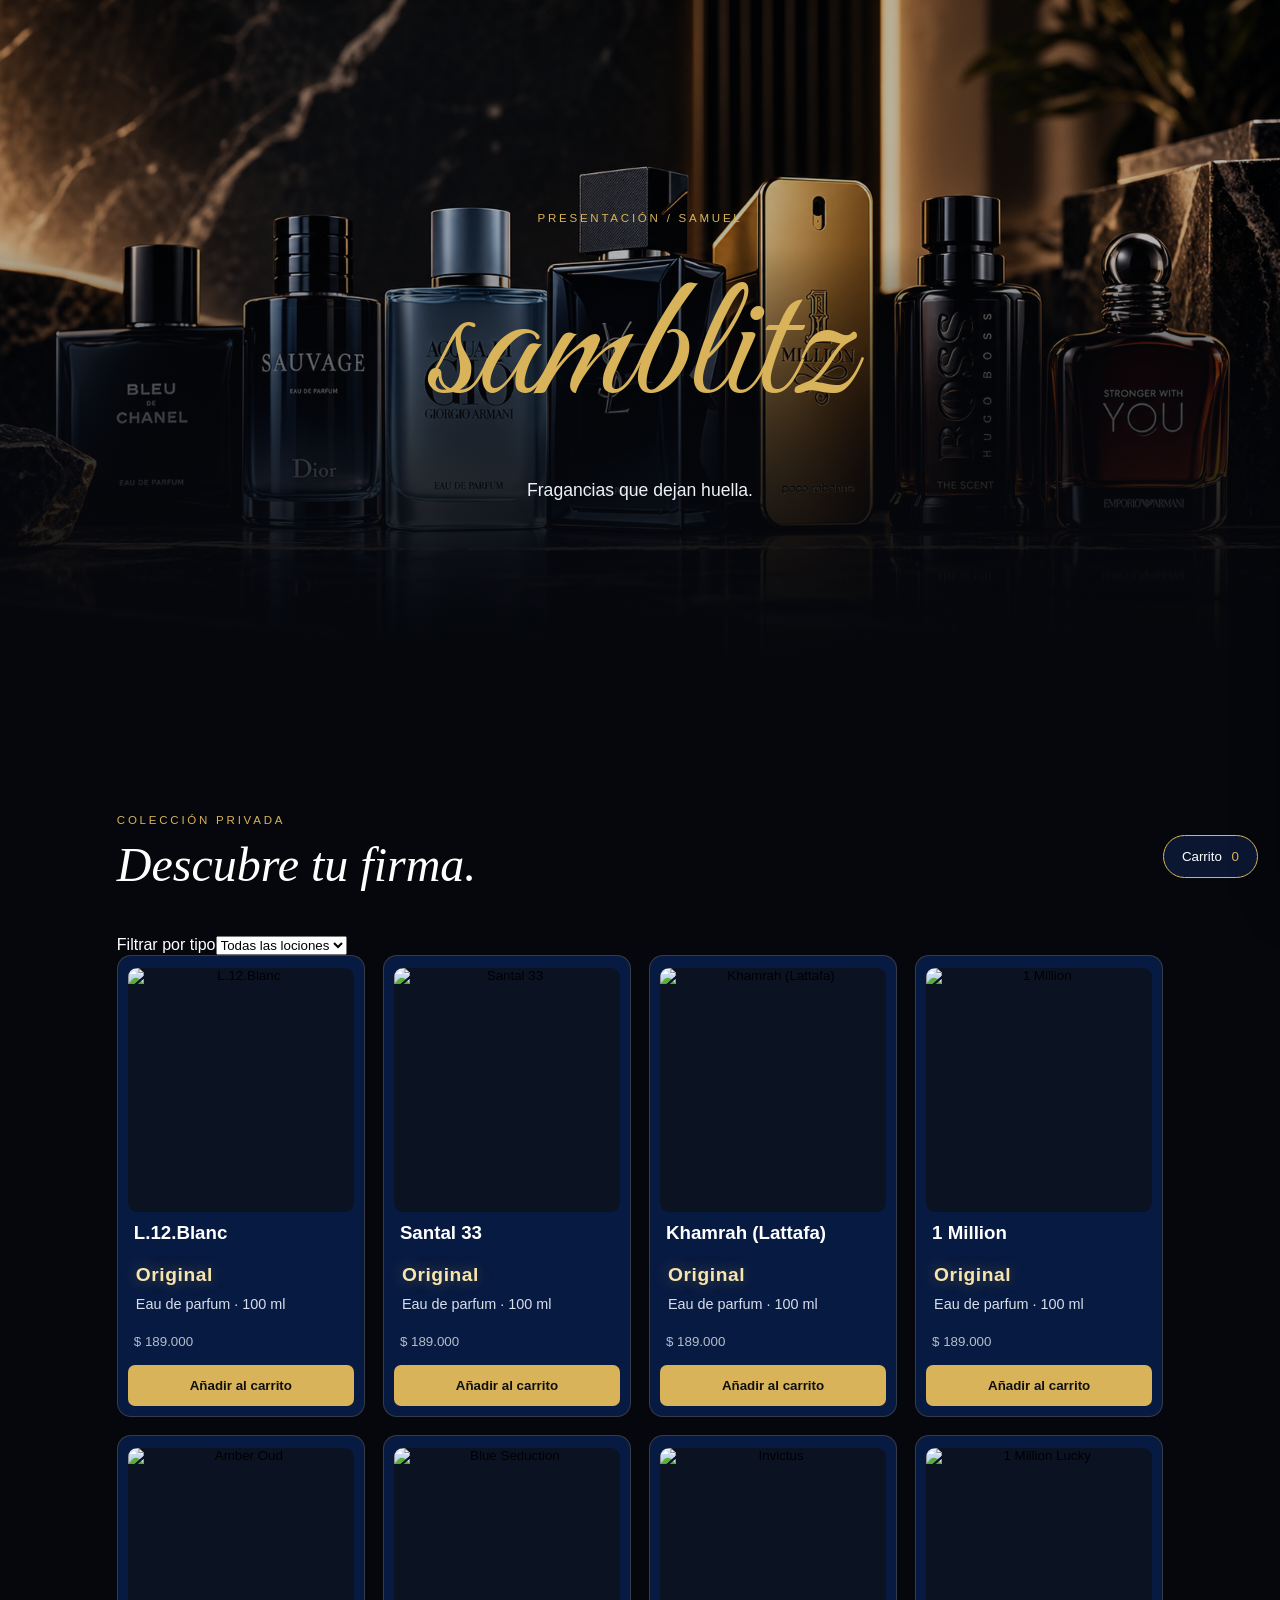
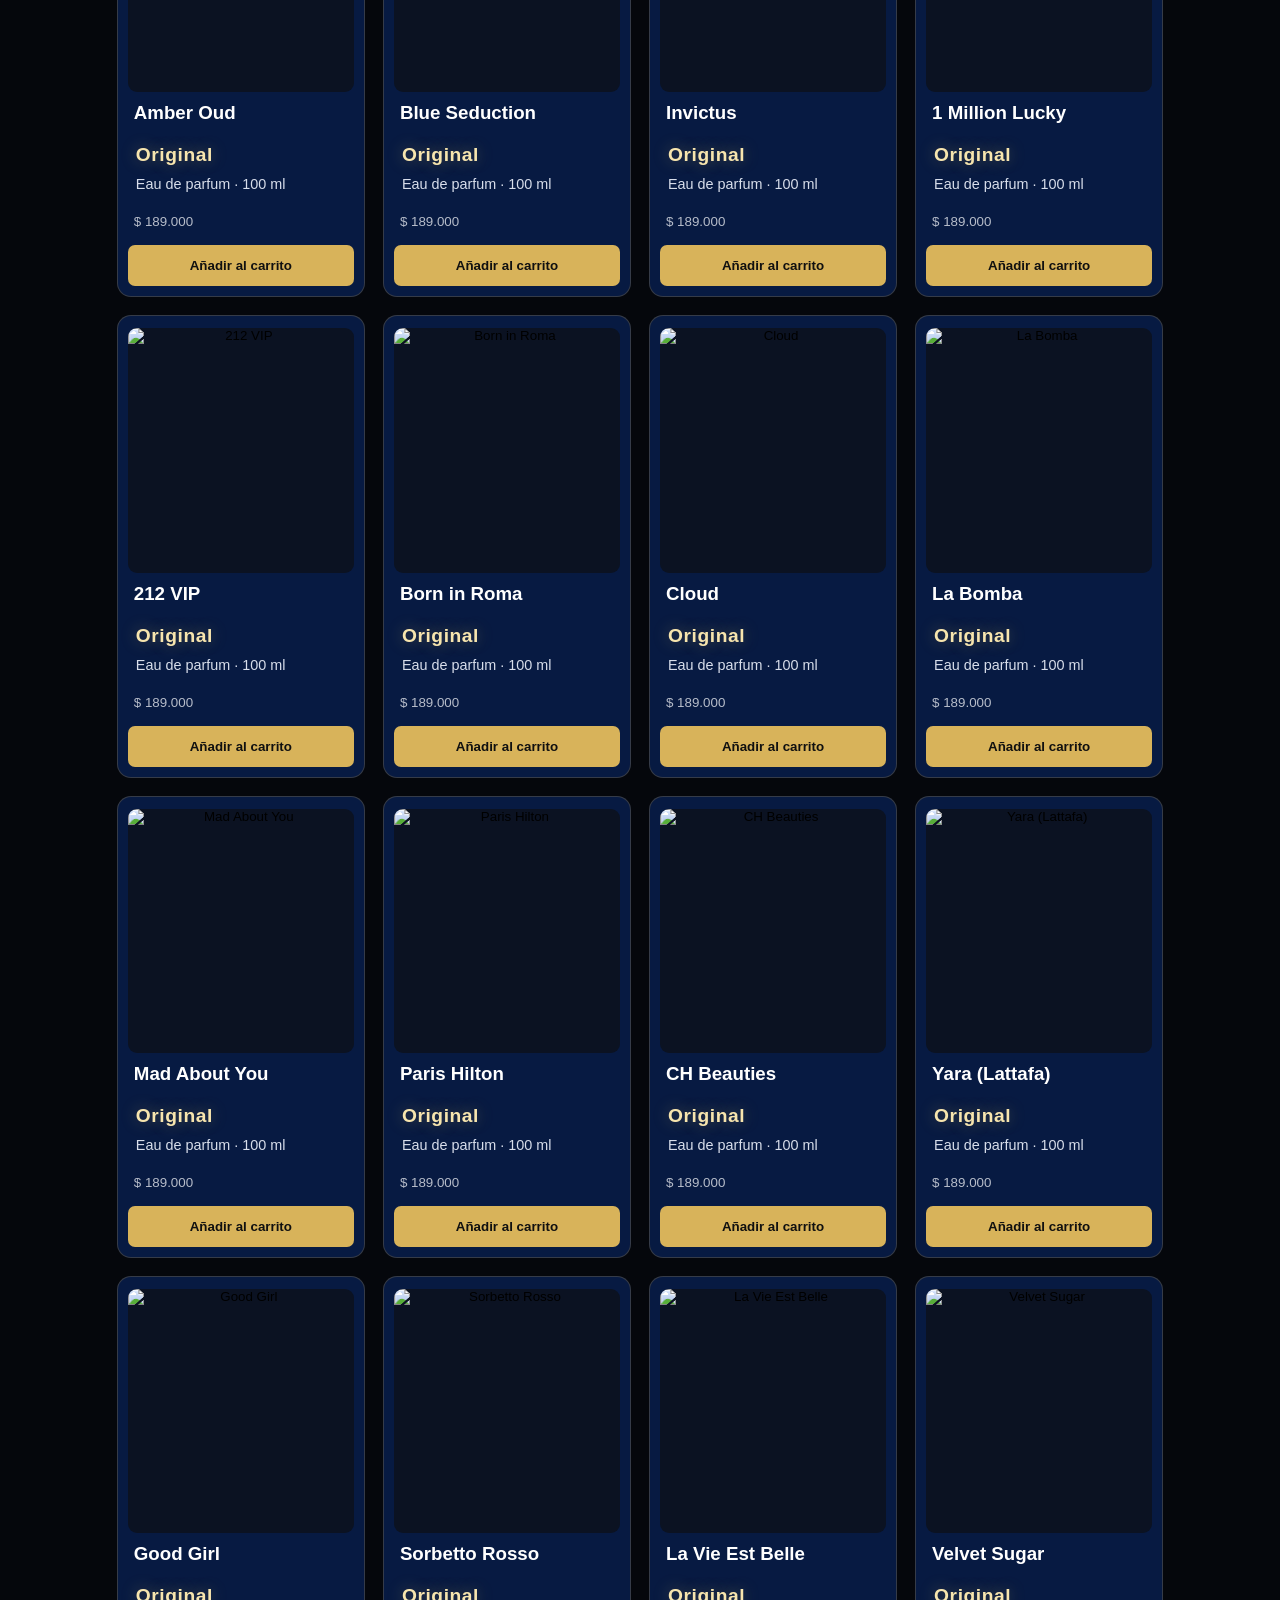
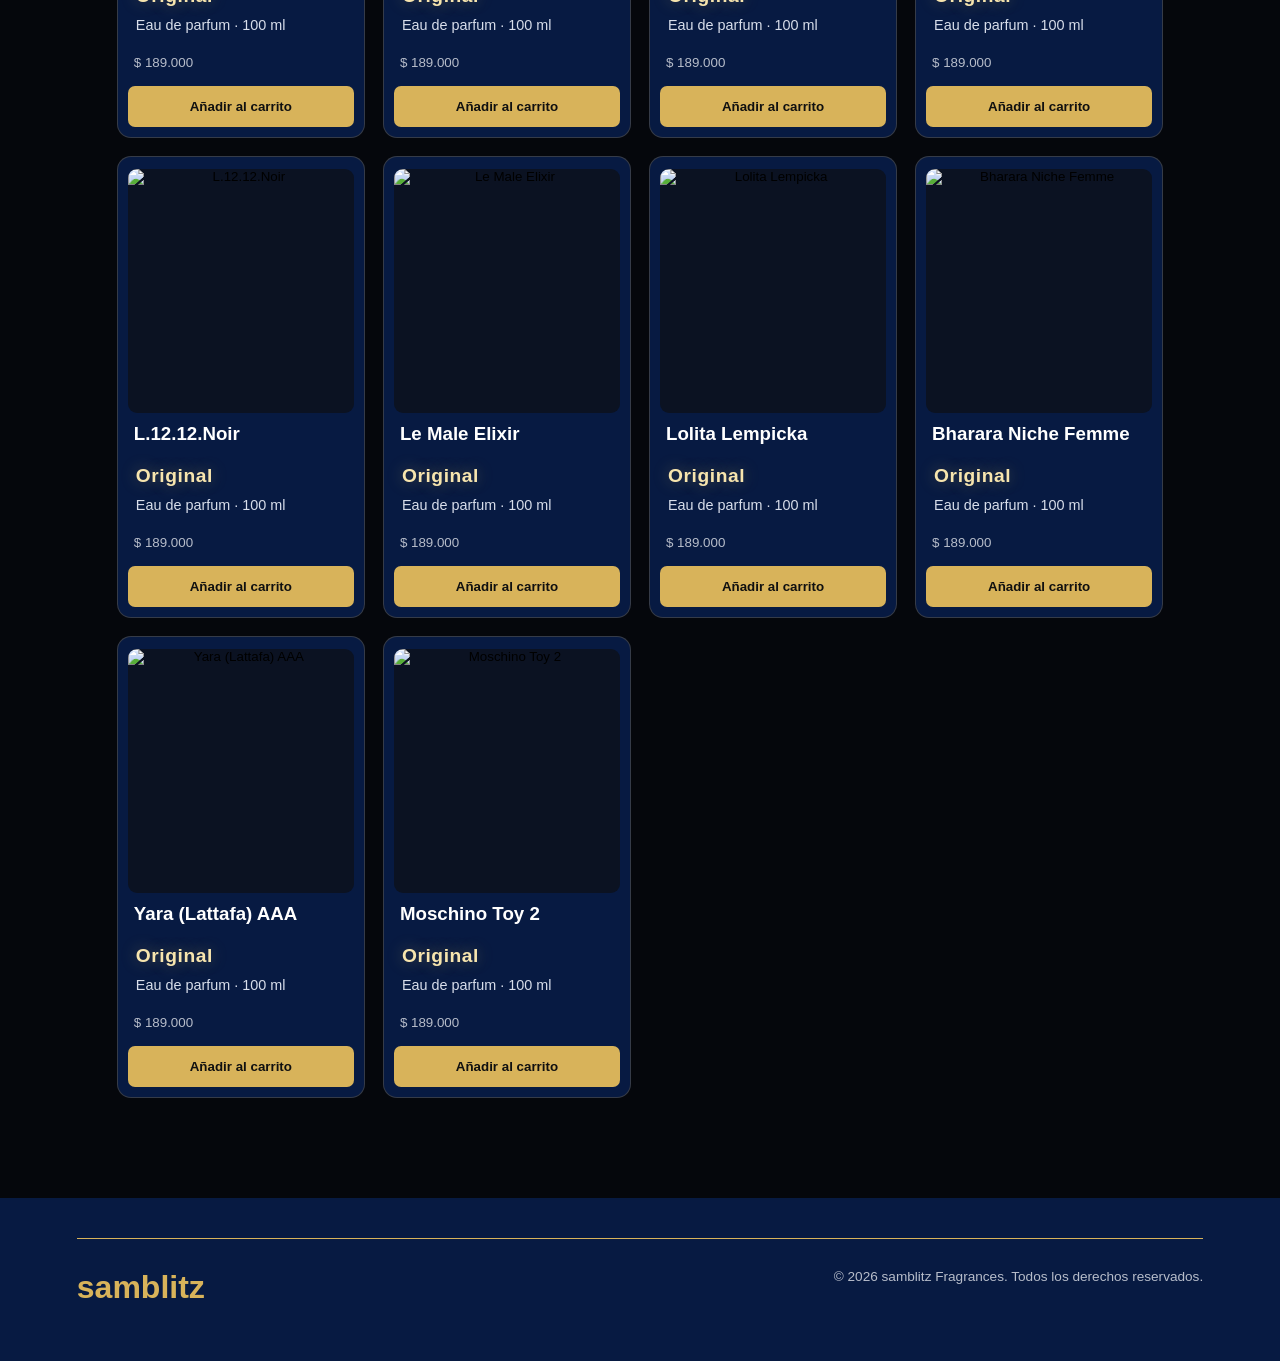
==== index.html @ 87d2f2de "Rename inspired variant to replica" ====
<!doctype html><html lang="es"><head><meta charset="UTF-8"/><meta name="viewport" content="width=device-width,initial-scale=1.0"/><title>samblitz — Fragancias</title><link rel="stylesheet" href="./styles.css"/></head><body><header class="nav"></header><main id="top"><section class="hero"><div class="hero-shade"></div><div class="hero-copy"><p>PRESENTACIÓN / SAMUEL</p><h1>samblitz</h1><span>Fragancias que dejan huella.</span></div></section><section class="collection" id="productos"><p class="eyebrow">COLECCIÓN PRIVADA</p><h2>Descubre tu firma.</h2><div class="filter-bar"><label for="typeFilter">Filtrar por tipo</label><select id="typeFilter"><option value="all">Todas las lociones</option><option value="original">Original</option><option value="calidad">Calidad 1.1</option><option value="replica">Réplica</option><option value="decants">Decants</option></select></div><div id="products" class="grid"></div></section><section id="detail" class="detail" hidden></section></main><aside id="cart" class="cart" aria-label="Carrito"><div class="cart-head"><h2>Tu carrito</h2><button id="closeCart" aria-label="Cerrar carrito">×</button></div><div id="cartItems"></div><div class="cart-total"><span>Total</span><strong id="cartTotal">$0</strong></div><button id="confirmOrder" class="gold full">Confirmar compra por WhatsApp</button></aside><button id="cartToggle" class="cart-toggle">Carrito <span id="cartCount">0</span></button><footer><div class="footer-line"></div><div class="footer-row"><span class="brand">samblitz</span><span>© 2026 samblitz Fragrances. Todos los derechos reservados.</span></div></footer><script src="./app.js"></script></body></html>
---- styles.css ----
@import url('https://fonts.googleapis.com/css2?family=Great+Vibes&display=swap');
:root{--ink:#05070c;--blue:#071a42;--gold:#d8b35a;--muted:#b7bdca}*{box-sizing:border-box}html{scroll-behavior:smooth}body{margin:0;background:var(--ink);color:#fff;font-family:Inter,Arial,sans-serif}.nav{position:absolute;z-index:3;top:0;width:100%;padding:28px 6vw}.brand{font:700 2rem Arial,sans-serif;color:var(--gold);text-decoration:none}.hero{min-height:78vh;position:relative;display:grid;place-items:center;background:linear-gradient(0deg,#05070c 0%,rgba(5,7,12,.28) 65%),url('./assets/hero.png') center/cover}.hero-shade{position:absolute;inset:0;background:linear-gradient(0deg,#05070c 2%,transparent 65%)}.hero-copy{position:relative;text-align:center}.hero-copy p,.eyebrow{letter-spacing:.24em;color:var(--gold);font-size:.72rem}.hero-copy h1{font-family:'Great Vibes',cursive;font-size:clamp(5rem,14vw,11rem);font-weight:400;color:var(--gold);margin:.1em 0}.hero-copy span{font-size:1.1rem;color:#eef1f7}.collection{max-width:1200px;margin:auto;padding:100px 6vw}.collection h2{font:italic 3rem Georgia,serif;margin:0 0 44px}.grid{display:grid;grid-template-columns:repeat(4,1fr);gap:18px}.card{background:var(--blue);border:1px solid rgba(216,179,90,.22);border-radius:14px;padding:10px;overflow:hidden}.visual{aspect-ratio:1/1.08;border-radius:9px;overflow:hidden;position:relative;background:#0b1222;border:0;padding:0;width:100%;cursor:pointer}.visual img{width:100%;height:100%;object-fit:cover;display:block;transition:transform .35s ease}.visual:hover img{transform:scale(1.04)}.progress{position:absolute;bottom:0;left:0;height:5px;background:var(--gold);width:0;z-index:2}.desc{min-height:82px;padding:18px 8px 8px;color:#f7e5ae;display:flex;flex-direction:column;gap:7px;line-height:1.35}.desc strong{font-size:1.2rem;letter-spacing:.03em;text-shadow:0 0 16px #d8b35a66}.desc span{color:#d8deeb;font-size:.9rem}.card h3{margin:10px 6px 0;color:#fff}.card small{display:block;color:var(--muted);margin:8px 6px 16px}.gold{border:0;background:var(--gold);color:#101010;font-weight:700;border-radius:7px;padding:13px 16px;cursor:pointer}.card .gold{width:100%}.detail{max-width:1200px;margin:auto;padding:120px 6vw 100px}.back{background:none;border:0;color:var(--gold);font-size:1rem;cursor:pointer;margin-bottom:30px}.detail-grid{display:grid;grid-template-columns:1fr 1fr;gap:60px;align-items:center}.detail-image{aspect-ratio:1/1;border-radius:16px;overflow:hidden;background:#101a31}.detail-image img{width:100%;height:100%;object-fit:cover}.detail-copy h2{font:italic 3.5rem Georgia,serif;margin:10px 0 18px}.detail-description{color:var(--muted);line-height:1.7}.variant-picker p{color:var(--gold);font-weight:700}.variant{display:inline-flex;flex-direction:column;gap:4px;background:#0b1731;color:#fff;border:1px solid #ffffff33;border-radius:7px;padding:11px 13px;margin:0 6px 10px 0;cursor:pointer}.variant small{color:var(--muted)}.variant.selected{border-color:var(--gold);box-shadow:0 0 0 1px var(--gold)}.quantity{display:block;margin:18px 0;color:var(--muted)}.quantity input{margin-left:10px;width:70px;padding:10px;background:#0b1731;color:#fff;border:1px solid #ffffff44}.detail-price{display:block;font-size:1.5rem;color:var(--gold);margin-bottom:18px}.full{width:100%;margin-top:18px}.cart-toggle{position:fixed;z-index:5;right:22px;bottom:22px;border:1px solid var(--gold);background:#0b1731;color:#fff;border-radius:99px;padding:13px 18px;cursor:pointer}.cart-toggle span{color:var(--gold);margin-left:6px}.cart{position:fixed;z-index:6;right:0;top:0;width:min(420px,100%);height:100vh;background:#081533;color:#fff;padding:24px;transform:translateX(105%);transition:transform .3s ease;box-shadow:-12px 0 40px #0008;overflow:auto}.cart.open{transform:translateX(0)}.cart-head,.cart-total{display:flex;justify-content:space-between;align-items:center}.cart-head button{background:none;color:#fff;border:0;font-size:2rem}.item{border-bottom:1px solid #ffffff22;padding:14px 0}.item-row{display:flex;justify-content:space-between;gap:12px}.qty button{background:#152653;color:#fff;border:1px solid #ffffff44;width:28px;height:28px}footer{padding:40px 6vw 55px;background:#071a42}.footer-line{height:1px;background:var(--gold);margin-bottom:30px}.footer-row{display:flex;justify-content:space-between;gap:24px;color:var(--muted);font-size:.85rem}@media(max-width:900px){.grid{grid-template-columns:repeat(2,1fr)}.detail-grid{grid-template-columns:1fr}}@media(max-width:560px){.grid{grid-template-columns:1fr}.collection{padding-top:70px}.footer-row{flex-direction:column}}
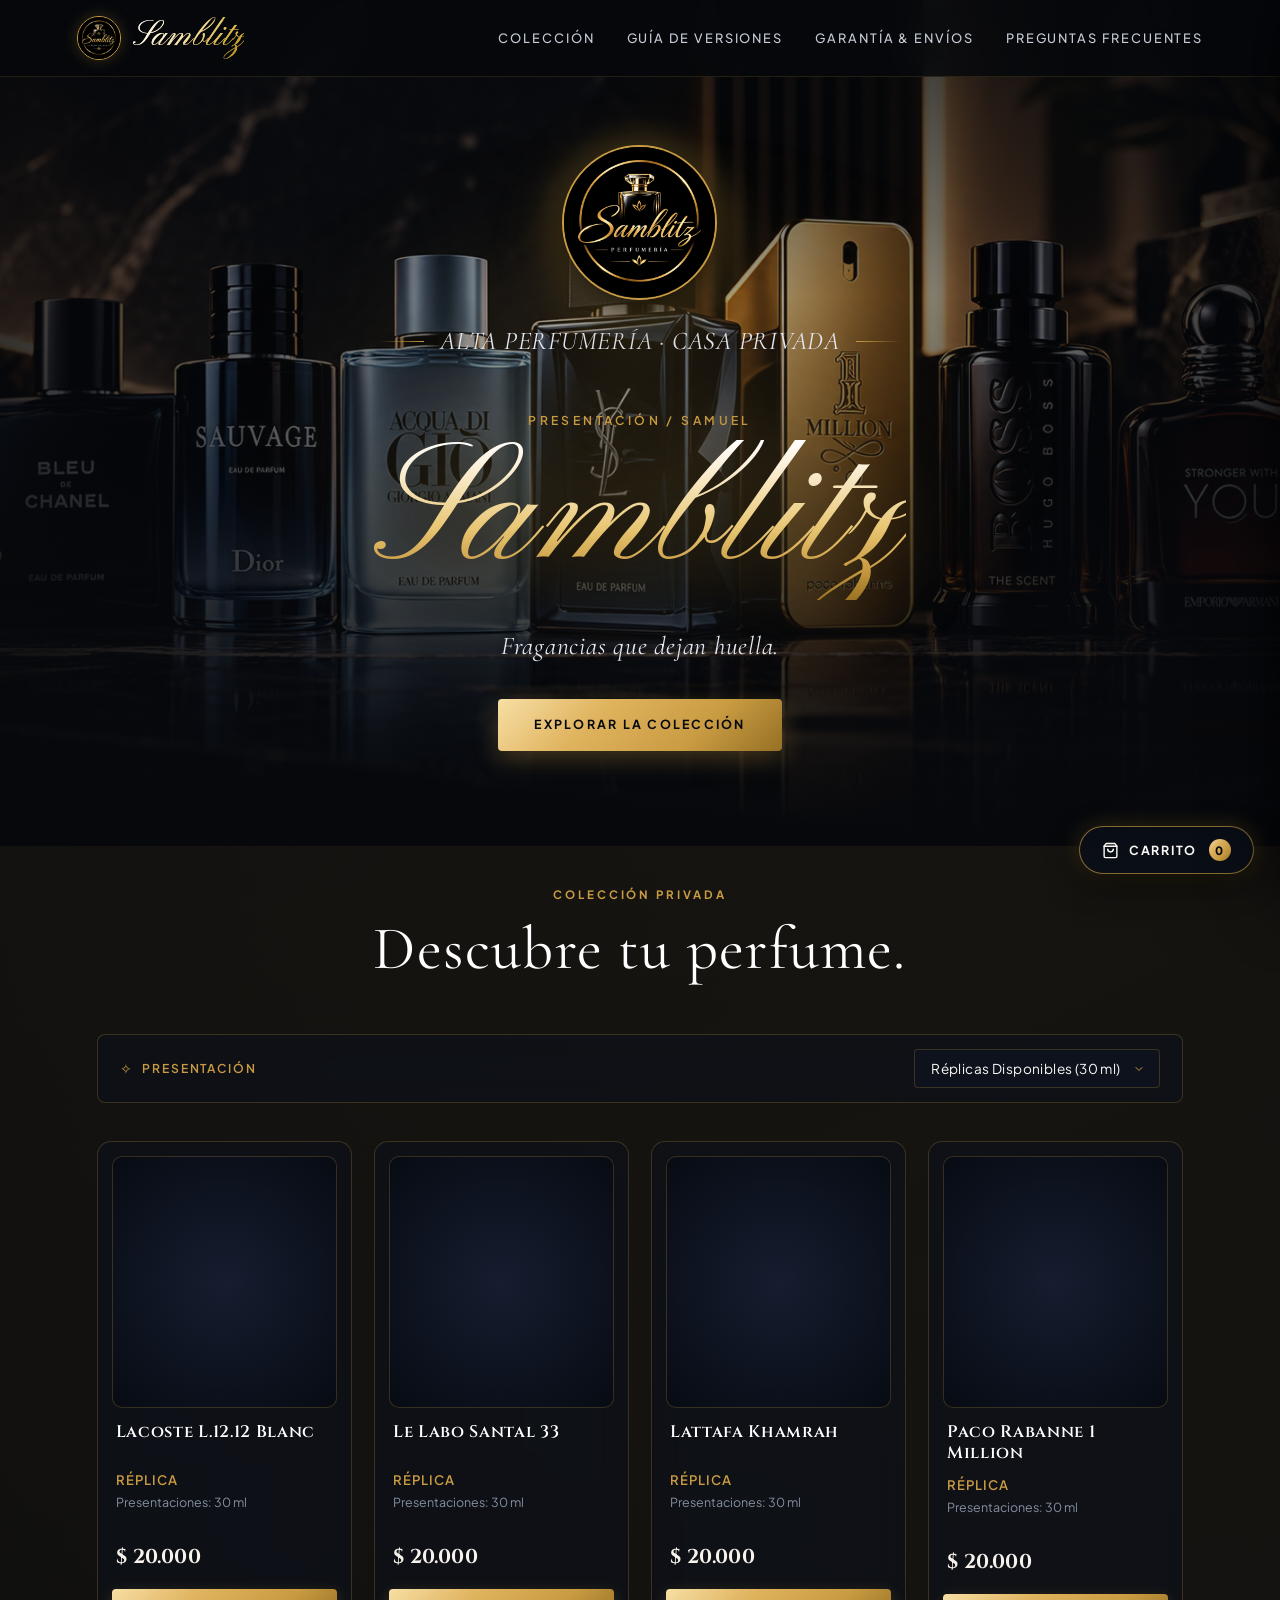
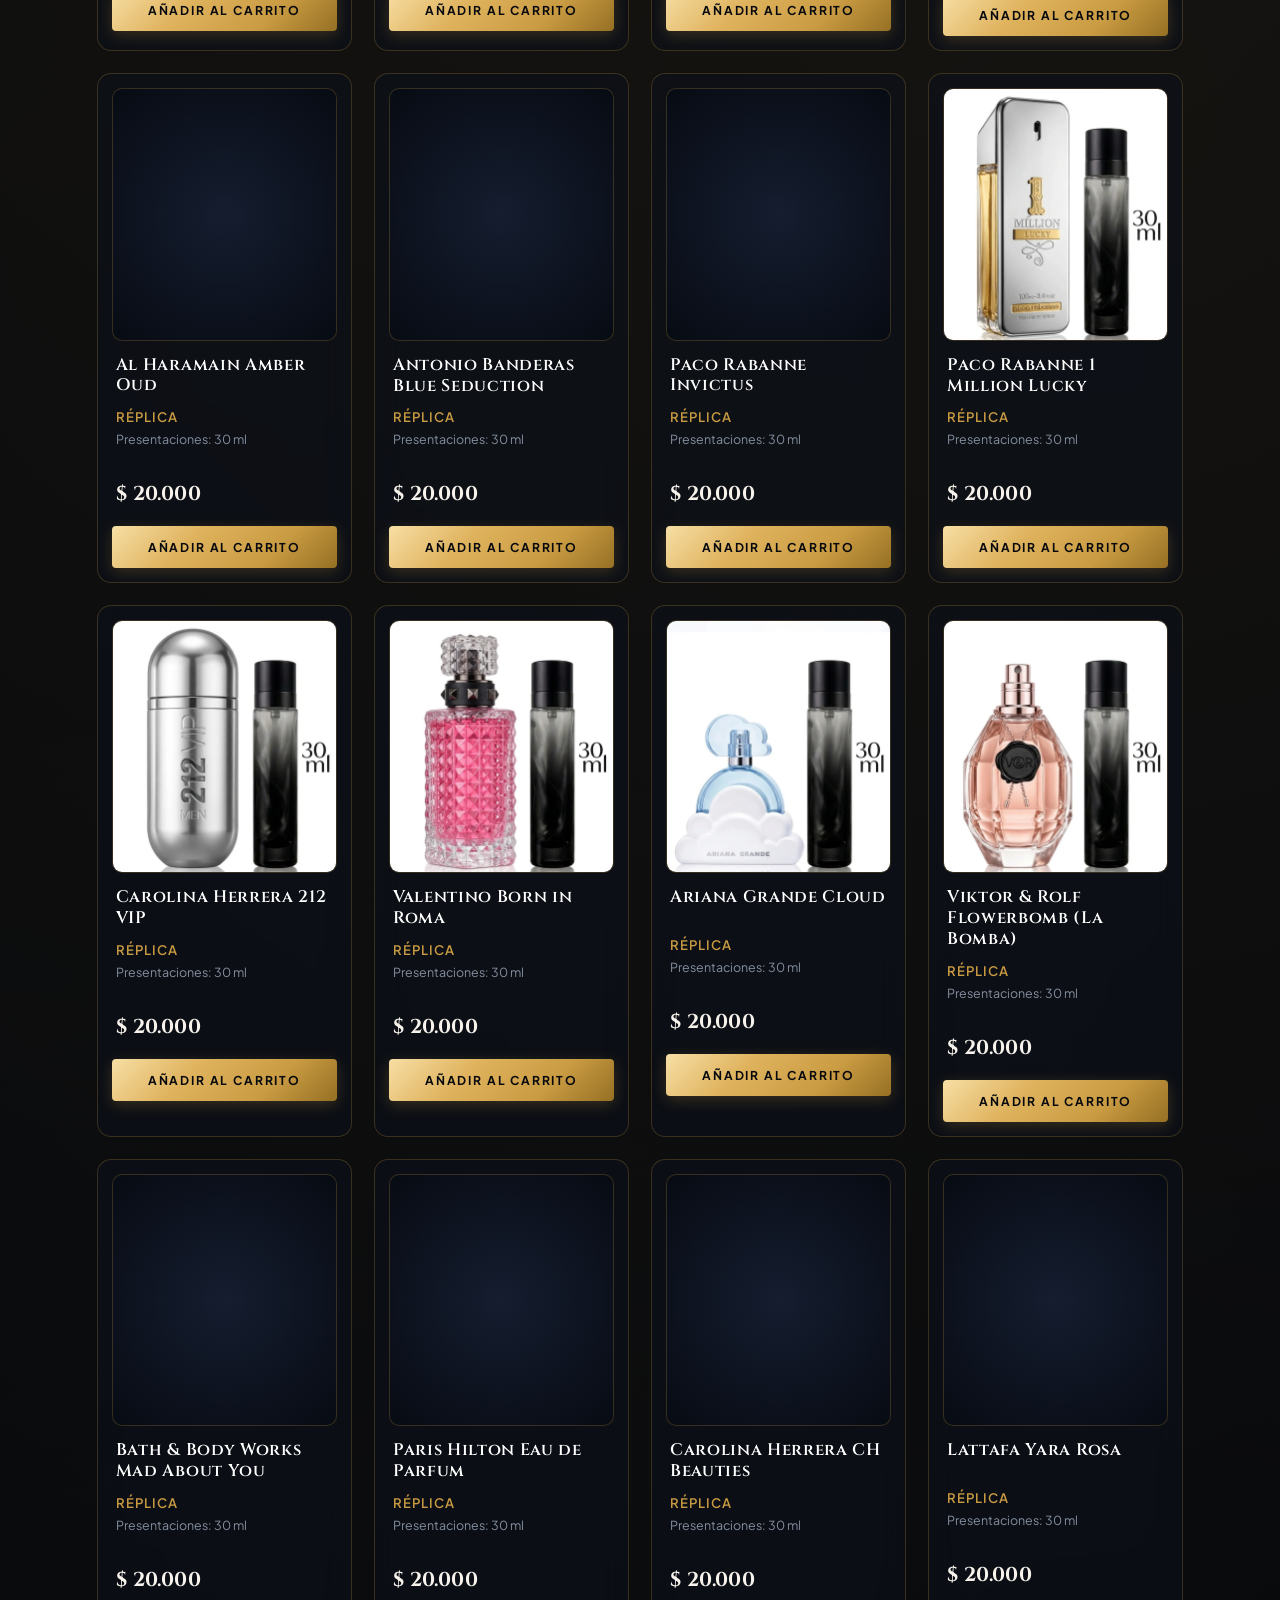
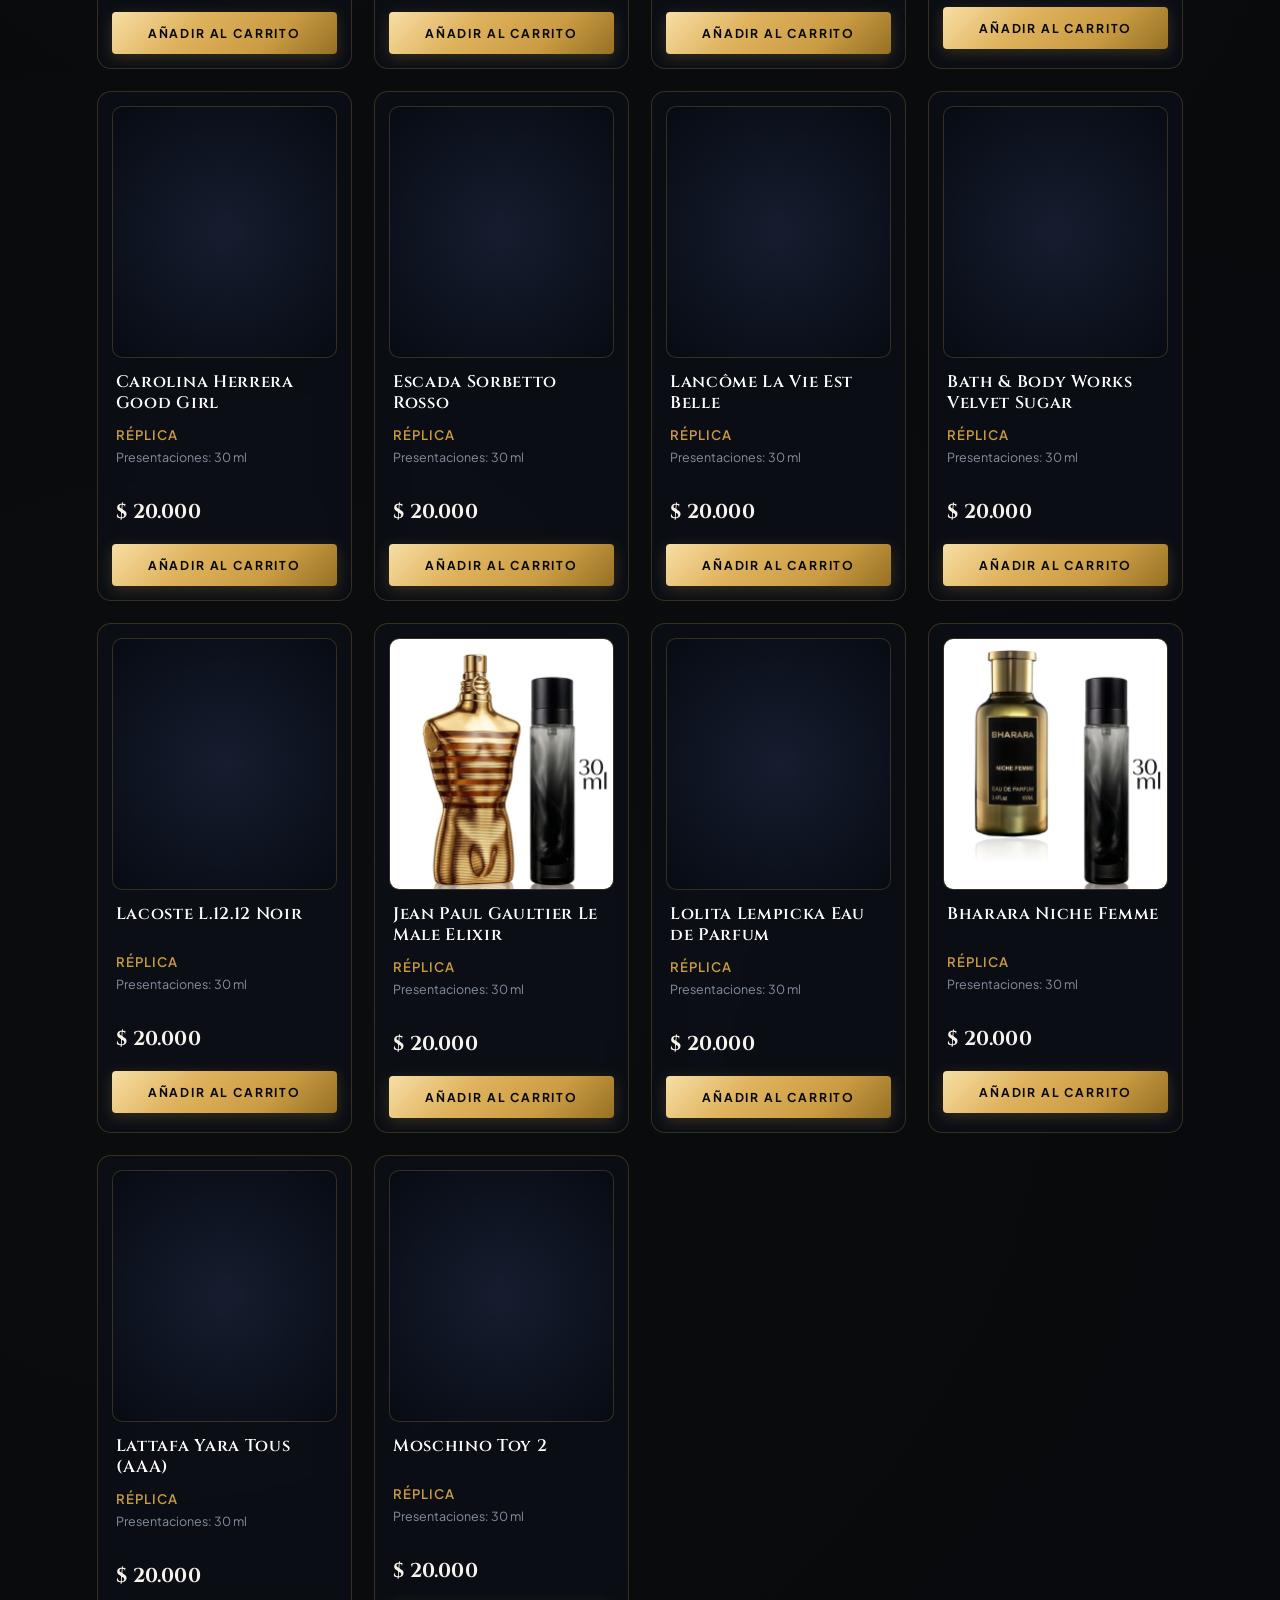
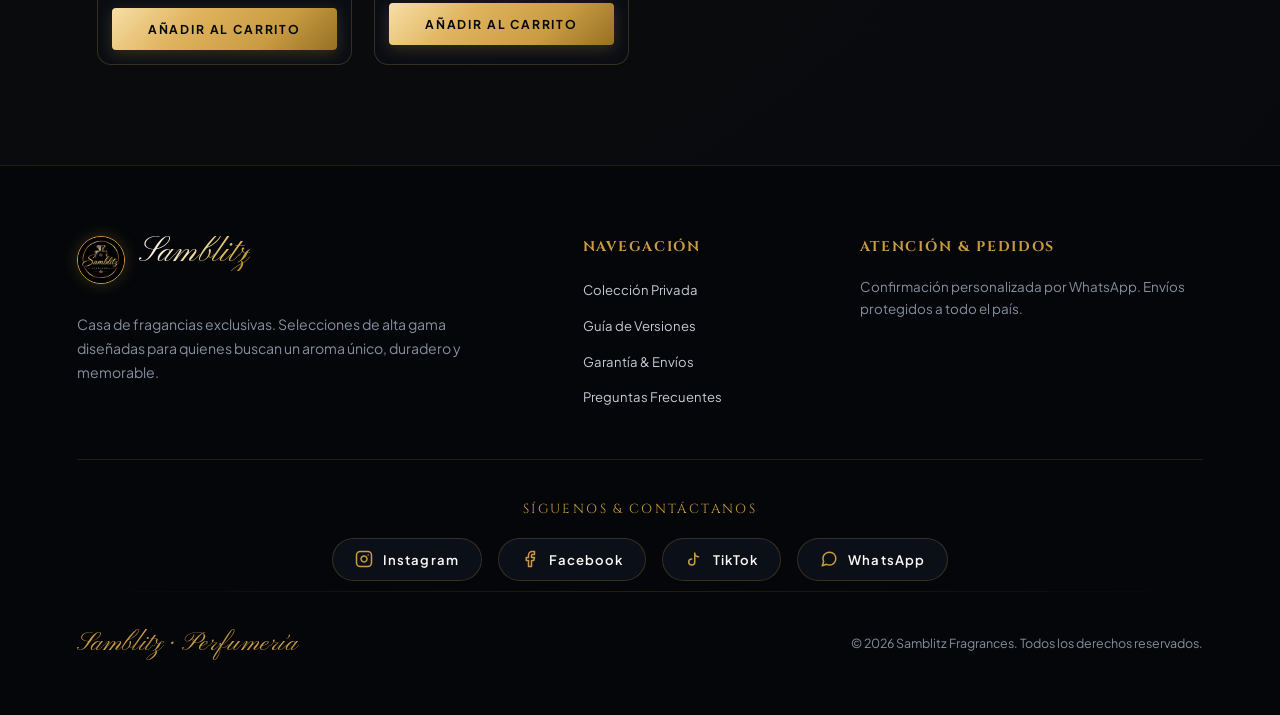
==== commit d8cea1a2: "Actualizar tienda Samblitz y contenido SEO" ====
--- a/index.html
+++ b/index.html
@@ -1 +1,346 @@
-<!doctype html><html lang="es"><head><meta charset="UTF-8"/><meta name="viewport" content="width=device-width,initial-scale=1.0"/><title>samblitz — Fragancias</title><link rel="stylesheet" href="./styles.css"/></head><body><header class="nav"></header><main id="top"><section class="hero"><div class="hero-shade"></div><div class="hero-copy"><p>PRESENTACIÓN / SAMUEL</p><h1>samblitz</h1><span>Fragancias que dejan huella.</span></div></section><section class="collection" id="productos"><p class="eyebrow">COLECCIÓN PRIVADA</p><h2>Descubre tu firma.</h2><div class="filter-bar"><label for="typeFilter">Filtrar por tipo</label><select id="typeFilter"><option value="all">Todas las lociones</option><option value="original">Original</option><option value="calidad">Calidad 1.1</option><option value="replica">Réplica</option><option value="decants">Decants</option></select></div><div id="products" class="grid"></div></section><section id="detail" class="detail" hidden></section></main><aside id="cart" class="cart" aria-label="Carrito"><div class="cart-head"><h2>Tu carrito</h2><button id="closeCart" aria-label="Cerrar carrito">×</button></div><div id="cartItems"></div><div class="cart-total"><span>Total</span><strong id="cartTotal">$0</strong></div><button id="confirmOrder" class="gold full">Confirmar compra por WhatsApp</button></aside><button id="cartToggle" class="cart-toggle">Carrito <span id="cartCount">0</span></button><footer><div class="footer-line"></div><div class="footer-row"><span class="brand">samblitz</span><span>© 2026 samblitz Fragrances. Todos los derechos reservados.</span></div></footer><script src="./app.js"></script></body></html>
+<!doctype html>
+<html lang="es">
+<head>
+  <meta charset="UTF-8"/>
+  <meta name="viewport" content="width=device-width, initial-scale=1.0"/>
+  <title>Samblitz | Perfumes y lociones en Cali — Réplicas, decants y originales</title>
+  <meta name="description" content="Compra perfumes y lociones en Cali con Samblitz: réplicas de 30, 50 y 100 ml, decants y fragancias originales. Explora nuestra colección privada y recibe atención personalizada por WhatsApp."/>
+  <meta name="keywords" content="perfumes en Cali, lociones en Cali, réplicas de perfumes, decants de perfumes, perfumes originales, fragancias masculinas, fragancias femeninas, perfumes unisex, Samblitz"/>
+  <meta name="author" content="Samblitz Perfumería"/>
+  <meta name="robots" content="index, follow, max-image-preview:large"/>
+  <link rel="canonical" href="https://muelinmuelin.github.io/samblitz/"/>
+  <meta property="og:type" content="website"/>
+  <meta property="og:title" content="Samblitz | Perfumes y lociones en Cali"/>
+  <meta property="og:description" content="Réplicas, decants y perfumes originales. Encuentra tu fragancia ideal y compra en Cali."/>
+  <meta property="og:url" content="https://muelinmuelin.github.io/samblitz/"/>
+  <meta property="og:image" content="https://muelinmuelin.github.io/samblitz/assets/logo.png"/>
+  <meta name="twitter:card" content="summary_large_image"/>
+  <script type="application/ld+json">
+  {
+    "@context":"https://schema.org",
+    "@type":"PerfumeStore",
+    "name":"Samblitz Perfumería",
+    "url":"https://muelinmuelin.github.io/samblitz/",
+    "logo":"https://muelinmuelin.github.io/samblitz/assets/logo.png",
+    "description":"Perfumes, lociones, réplicas y decants en Cali.",
+    "telephone":"+573163571026",
+    "areaServed":{"@type":"City","name":"Cali"},
+    "sameAs":["https://wa.me/573163571026"]
+  }
+  </script>
+  <link rel="dns-prefetch" href="https://fonts.googleapis.com">
+  <link rel="dns-prefetch" href="https://fonts.gstatic.com">
+  <link rel="preconnect" href="https://fonts.googleapis.com">
+  <link rel="preconnect" href="https://fonts.gstatic.com" crossorigin>
+  <link rel="stylesheet" href="https://fonts.googleapis.com/css2?family=Cinzel:wght@500;600;700;800&family=Cormorant+Garamond:ital,wght@0,400;0,600;1,400&family=Great+Vibes&family=Pinyon+Script&family=Plus+Jakarta+Sans:wght@300;400;500;600;700&display=swap"/>
+  <link rel="stylesheet" href="./styles.css"/>
+  <style>
+    @media (max-width: 768px){.mobile-menu-toggle{display:inline-flex!important;align-items:center;justify-content:center;position:relative;z-index:50;flex:0 0 42px}.nav-container{position:relative}.nav-links.is-open{display:flex!important}}
+  </style>
+</head>
+<body>
+  <!-- Global Luxury Header -->
+  <header class="nav">
+    <div class="nav-container">
+      <a href="#top" class="brand">
+        <img src="./assets/logo.webp" alt="Samblitz Perfumería Logo" class="brand-logo-img" width="40" height="40" fetchpriority="high"/>
+        <span class="brand-text">Samblitz</span>
+      </a>
+      <nav class="nav-links">
+        <a href="#productos" data-view="productos">Colección</a>
+        <a href="#versiones" data-view="versiones">Guía de Versiones</a>
+        <a href="#garantia" data-view="garantia">Garantía & Envíos</a>
+        <a href="#faq" data-view="faq">Preguntas Frecuentes</a>
+      </nav>
+      <button class="mobile-menu-toggle" id="mobileMenuToggle" aria-label="Abrir menú" aria-expanded="false">☰</button>
+    </div>
+  </header>
+
+  <main id="top">
+    <!-- Hero Section -->
+    <section class="hero">
+      <div class="hero-shade"></div>
+      <div class="hero-radial"></div>
+      <div class="hero-copy">
+        <div class="hero-logo-wrap">
+          <img src="./assets/logo.webp" alt="Samblitz Perfumería" class="hero-emblem" width="120" height="120" fetchpriority="high"/>
+        </div>
+        <div class="hero-crest">
+          <span class="crest-line"></span>
+          <span class="crest-tag">ALTA PERFUMERÍA · CASA PRIVADA</span>
+          <span class="crest-line"></span>
+        </div>
+        <p>PRESENTACIÓN / SAMUEL</p>
+        <h1>Samblitz</h1>
+        <span>Fragancias que dejan huella.</span>
+        <div class="hero-cta-wrap">
+          <a href="#productos" class="hero-btn" data-view="productos">Explorar la Colección</a>
+        </div>
+      </div>
+    </section>
+
+    <!-- Products Collection Section -->
+    <section class="collection" id="productos">
+      <div class="collection-header">
+        <p class="eyebrow">COLECCIÓN PRIVADA</p>
+        <h2>Descubre tu perfume.</h2>
+      </div>
+      <div class="filter-bar">
+        <div class="filter-label-group">
+          <span class="filter-icon">✧</span>
+          <label for="typeFilter">Presentación</label>
+        </div>
+        <div class="select-wrapper">
+          <select id="typeFilter">
+            <option value="replica">Réplicas Disponibles (30 ml)</option>
+            <option value="all">Ver Colección Completa</option>
+          </select>
+        </div>
+      </div>
+      <div id="products" class="grid"></div>
+    </section>
+
+    <!-- Detail View Section (rendered dynamically by app.js) -->
+    <section id="detail" class="detail" hidden></section>
+
+    <!-- Guía de Versiones & Concentraciones (Dedicated Category Section - Standalone View) -->
+    <section class="versions-section view-section" id="versiones" hidden>
+      <div class="section-container">
+        <div class="section-head text-center">
+          <p class="eyebrow">CURADURÍA & CATEGORÍAS</p>
+          <h2>Guía de Versiones.</h2>
+          <p class="section-sub">Conoce la diferencia entre cada una de las presentaciones que manejamos en Samblitz.</p>
+        </div>
+        <div class="versions-grid">
+          <article class="version-card">
+            <div class="version-badge">NUESTRA ESPECIALIDAD · DISPONIBLE AHORA</div>
+            <h3>¿Qué son nuestras Inspiraciones Olfativas?</h3>
+            <p class="version-subline">Formulación Premium de Alta Comparabilidad</p>
+            <p class="version-body">Son fragancias desarrolladas con finas esencias importadas, diseñadas para recrear con máxima fidelidad la composición de los perfumes de diseñador más icónicos. Te ofrecen una fijación garantizada de 8 a 12 horas y un balance insuperable entre elegancia y precio accesible.</p>
+            <div class="version-features">
+              <span>✦ Presentaciones disponibles: 30 ml · 50 ml · 100 ml</span>
+            </div>
+          </article>
+
+          <article class="version-card">
+            <div class="version-badge muted">GRADO PREMIUM · LA MÁXIMA EXPERIENCIA</div>
+            <h3>¿Qué es la Calidad 1.1?</h3>
+            <p class="version-subline">Alta Perfumería · Fidelidad Absoluta</p>
+            <p class="version-body">Constituyen la cima de la fidelidad aromática. Ofrecen una recreación exacta de la pirámide olfativa (notas de salida, corazón y fondo) junto con la misma presentación original: frasco, tapa, atomizador, caja y empaque son idénticos en diseño, peso y acabados al producto original.</p>
+            <div class="version-features">
+              <span>◈ Presentación: Formato idéntico al original con empaque y frasco</span>
+              <span>◈ Rendimiento: Máxima complejidad aromática, evolución y fijación de larga duración</span>
+            </div>
+          </article>
+
+          <article class="version-card">
+            <div class="version-badge muted">SELLO OFICIAL · AUTENTICIDAD GARANTIZADA</div>
+            <h3>¿Qué son los Perfumes Originales?</h3>
+            <p class="version-subline">Marcas Internacionales · 100% Auténticos</p>
+            <p class="version-body">Fragancias legítimas de las Casas de Perfumería más prestigiosas del mundo. Se entregan en su caja original sellada de fábrica y código de lote totalmente verificable para tu tranquilidad.</p>
+            <div class="version-features">
+              <span>◈ Garantía: Autenticidad absoluta en cada compra</span>
+              <span>◈ Presentación: Empaque oficial de fábrica sellado de origen</span>
+            </div>
+          </article>
+
+          <article class="version-card">
+            <div class="version-badge muted">MUESTRAS PORTÁTILES · TU COLECCIÓN COMPACTA</div>
+            <h3>¿Qué son los Decants?</h3>
+            <p class="version-subline">Perfumería de Bolsillo · 100% Fragancia Pura</p>
+            <p class="version-body">Porciones de fragancia extraídas directamente del frasco original y envasadas en frascos de vidrio. La opción perfecta para viajar, probar cómo reacciona la fragancia en tu piel o crear una colección variada sin comprar la botella entera.</p>
+            <div class="version-features">
+              <span>◈ Presentaciones y rendimiento:</span>
+              <span>5 ml: ~75 atomizaciones · 10 ml: ~150 atomizaciones · 15 ml: ~220 atomizaciones</span>
+            </div>
+          </article>
+        </div>
+      </div>
+    </section>
+
+    <!-- Garantía y Envíos (Expanded Section - Standalone View) -->
+    <section class="guarantee-section view-section" id="garantia" hidden>
+      <div class="section-container">
+        <div class="section-head text-center">
+          <p class="eyebrow">ENTREGA & ACOMPAÑAMIENTO</p>
+          <h2>Entregas y Atención.</h2>
+          <p class="section-sub">Coordinamos personalmente tu pedido y resolvemos tus inquietudes para que recibas tu perfume en Cali con tranquilidad.</p>
+        </div>
+        <div class="guarantee-grid">
+          <div class="guarantee-card">
+            <div class="guarantee-icon">✦</div>
+            <h4>Fijación & Maceración Prolongada</h4>
+            <p>Cuidamos la preparación de cada fragancia y seleccionamos presentaciones pensadas para ofrecer una estela agradable, equilibrada y duradera durante el día.</p>
+          </div>
+          <div class="guarantee-card">
+            <div class="guarantee-icon">◈</div>
+            <h4>Entregas Personales en Cali</h4>
+            <p>Realizamos entregas personales en Cali. El tiempo puede variar según la zona, la disponibilidad y la coordinación del pedido.</p>
+          </div>
+          <div class="guarantee-card">
+            <div class="guarantee-icon">✦</div>
+            <h4>Confirmación y Atención Personalizada</h4>
+            <p>Confirmamos contigo los productos, tu nombre y la dirección de entrega. También atendemos tus inquietudes y te orientamos para elegir la fragancia adecuada.</p>
+          </div>
+        </div>
+      </div>
+    </section>
+
+    <!-- Preguntas Frecuentes (FAQ Section - Standalone View) -->
+    <section class="faq-section view-section" id="faq" hidden>
+      <div class="section-container">
+        <div class="section-head text-center">
+          <p class="eyebrow">RESOLVEMOS TUS DUDAS</p>
+          <h2>Preguntas Frecuentes.</h2>
+          <p class="section-sub">Todo lo que necesitas saber para realizar tu pedido con total seguridad.</p>
+        </div>
+        <div class="faq-list">
+          <details class="faq-item" open>
+            <summary class="faq-question">
+              <span>¿Cómo realizo y confirmo mi compra?</span>
+              <span class="faq-chevron"></span>
+            </summary>
+            <div class="faq-answer">
+              <p>Es muy sencillo: exploras nuestra colección privada, seleccionas la fragancia que deseas y la añades al carrito. Luego abres tu bolsa y presionas <strong>«Confirmar compra por WhatsApp»</strong>. Se abrirá automáticamente un chat con nosotros con el resumen de tu pedido para coordinar tus datos de despacho y pago.</p>
+            </div>
+          </details>
+
+          <details class="faq-item">
+            <summary class="faq-question">
+              <span>¿Cuánto tiempo tarda en llegar mi pedido?</span>
+              <span class="faq-chevron"></span>
+            </summary>
+            <div class="faq-answer">
+              <p>Realizamos entregas personales en Cali. El tiempo de entrega puede variar según la zona y la coordinación del pedido; confirmaremos contigo el momento de entrega por WhatsApp.</p>
+            </div>
+          </details>
+
+          <details class="faq-item">
+            <summary class="faq-question">
+              <span>¿Cuáles son los medios de pago disponibles?</span>
+              <span class="faq-chevron"></span>
+            </summary>
+            <div class="faq-answer">
+              <p>Puedes pagar por <strong>Nequi, Llaves</strong> o <strong>pago contra entrega</strong>, según la disponibilidad para tu zona. Confirmamos el método de pago al coordinar tu pedido.</p>
+            </div>
+          </details>
+
+          <details class="faq-item">
+            <summary class="faq-question">
+              <span>¿Puedo recibir asesoría para elegir mi perfume ideal?</span>
+              <span class="faq-chevron"></span>
+            </summary>
+            <div class="faq-answer">
+              <p>¡Por supuesto! Escríbenos directamente por WhatsApp contándonos qué notas prefieres (amaderadas, dulces, cítricas, florales o frescas) y la ocasión en que planeas usarlo. Nuestro curador te guiará para encontrar tu firma olfativa perfecta.</p>
+            </div>
+          </details>
+        </div>
+      </div>
+    </section>
+
+  </main>
+
+  <!-- Slide-Over Shopping Cart Drawer -->
+  <aside id="cart" class="cart" aria-label="Carrito">
+    <div class="cart-head">
+      <h2>Tu carrito</h2>
+      <button id="closeCart" aria-label="Cerrar carrito">×</button>
+    </div>
+    <div id="cartItems"></div>
+    <div class="cart-total">
+      <span>Total</span>
+      <strong id="cartTotal">$0</strong>
+    </div>
+    <button id="confirmOrder" class="gold full">Confirmar compra por WhatsApp</button>
+  </aside>
+
+  <!-- Floating Cart Talisman -->
+  <button id="cartToggle" class="cart-toggle">
+    <svg width="17" height="17" viewBox="0 0 24 24" fill="none" stroke="currentColor" stroke-width="2" stroke-linecap="round" stroke-linejoin="round">
+      <path d="M6 2L3 6v14a2 2 0 0 0 2 2h14a2 2 0 0 0 2-2V6l-3-4z"></path>
+      <line x1="3" y1="6" x2="21" y2="6"></line>
+      <path d="M16 10a4 4 0 0 1-8 0"></path>
+    </svg>
+    <span>Carrito</span>
+    <span id="cartCount">0</span>
+  </button>
+
+  <!-- Footer with Social Media & WhatsApp Contact -->
+  <footer>
+    <div class="footer-container">
+      <div class="footer-top">
+        <div class="footer-brand-col">
+          <div class="footer-logo-row">
+            <img src="./assets/logo.png" alt="Samblitz Perfumería" class="footer-logo-img"/>
+            <span class="brand">Samblitz</span>
+          </div>
+          <p class="footer-desc">Casa de fragancias exclusivas. Selecciones de alta gama diseñadas para quienes buscan un aroma único, duradero y memorable.</p>
+        </div>
+        <div class="footer-links-col">
+          <h5>Navegación</h5>
+          <ul>
+            <li><a href="#productos" data-view="productos">Colección Privada</a></li>
+            <li><a href="#versiones" data-view="versiones">Guía de Versiones</a></li>
+            <li><a href="#garantia" data-view="garantia">Garantía & Envíos</a></li>
+            <li><a href="#faq" data-view="faq">Preguntas Frecuentes</a></li>
+          </ul>
+        </div>
+        <div class="footer-contact-col">
+          <h5>Atención & Pedidos</h5>
+          <p>Confirmación personalizada por WhatsApp. Envíos protegidos a todo el país.</p>
+        </div>
+      </div>
+
+      <!-- Social Media & Contact Links -->
+      <div class="footer-social-bar">
+        <div class="social-header">
+          <span>Síguenos & Contáctanos</span>
+        </div>
+        <div class="social-links-grid">
+          <a href="#" class="social-pill instagram" target="_blank" rel="noopener noreferrer" aria-label="Instagram Samblitz">
+            <svg width="18" height="18" viewBox="0 0 24 24" fill="none" stroke="currentColor" stroke-width="2" stroke-linecap="round" stroke-linejoin="round">
+              <rect x="2" y="2" width="20" height="20" rx="5" ry="5"></rect>
+              <path d="M16 11.37A4 4 0 1 1 12.63 8 4 4 0 0 1 16 11.37z"></path>
+              <line x1="17.5" y1="6.5" x2="17.51" y2="6.5"></line>
+            </svg>
+            <span>Instagram</span>
+          </a>
+
+          <a href="#" class="social-pill facebook" target="_blank" rel="noopener noreferrer" aria-label="Facebook Samblitz">
+            <svg width="18" height="18" viewBox="0 0 24 24" fill="none" stroke="currentColor" stroke-width="2" stroke-linecap="round" stroke-linejoin="round">
+              <path d="M18 2h-3a5 5 0 0 0-5 5v3H7v4h3v8h4v-8h3l1-4h-4V7a1 1 0 0 1 1-1h3z"></path>
+            </svg>
+            <span>Facebook</span>
+          </a>
+
+          <a href="#" class="social-pill tiktok" target="_blank" rel="noopener noreferrer" aria-label="TikTok Samblitz">
+            <svg width="18" height="18" viewBox="0 0 24 24" fill="none" stroke="currentColor" stroke-width="2" stroke-linecap="round" stroke-linejoin="round">
+              <path d="M9 12a4 4 0 1 0 4 4V4a5 5 0 0 0 5 5"></path>
+            </svg>
+            <span>TikTok</span>
+          </a>
+
+          <a href="https://wa.me/573000000000" class="social-pill whatsapp" target="_blank" rel="noopener noreferrer" aria-label="WhatsApp Samblitz">
+            <svg width="18" height="18" viewBox="0 0 24 24" fill="none" stroke="currentColor" stroke-width="2" stroke-linecap="round" stroke-linejoin="round">
+              <path d="M21 11.5a8.38 8.38 0 0 1-.9 3.8 8.5 8.5 0 0 1-7.6 4.7 8.38 8.38 0 0 1-3.8-.9L3 21l1.9-5.7a8.38 8.38 0 0 1-.9-3.8 8.5 8.5 0 0 1 4.7-7.6 8.38 8.38 0 0 1 3.8-.9h.5a8.48 8.48 0 0 1 8 8v.5z"></path>
+            </svg>
+            <span>WhatsApp</span>
+          </a>
+        </div>
+      </div>
+
+      <div class="footer-line"></div>
+      <div class="footer-row">
+        <span class="brand-mini">Samblitz · Perfumería</span>
+        <span>© 2026 Samblitz Fragrances. Todos los derechos reservados.</span>
+      </div>
+    </div>
+  </footer>
+
+  <script>
+    document.querySelector('#mobileMenuToggle').addEventListener('click',function(){const nav=document.querySelector('.nav-links');const open=nav.classList.toggle('is-open');this.setAttribute('aria-expanded',open?'true':'false');this.textContent=open?'×':'☰'});
+    document.querySelectorAll('.nav-links a').forEach(a=>a.addEventListener('click',()=>{document.querySelector('.nav-links').classList.remove('is-open');document.querySelector('#mobileMenuToggle').textContent='☰';document.querySelector('#mobileMenuToggle').setAttribute('aria-expanded','false')}));
+  </script>
+  <script src="./app.js"></script>
+</body>
+</html>
--- a/styles.css
+++ b/styles.css
@@ -1,2 +1,1894 @@
-@import url('https://fonts.googleapis.com/css2?family=Great+Vibes&display=swap');
-:root{--ink:#05070c;--blue:#071a42;--gold:#d8b35a;--muted:#b7bdca}*{box-sizing:border-box}html{scroll-behavior:smooth}body{margin:0;background:var(--ink);color:#fff;font-family:Inter,Arial,sans-serif}.nav{position:absolute;z-index:3;top:0;width:100%;padding:28px 6vw}.brand{font:700 2rem Arial,sans-serif;color:var(--gold);text-decoration:none}.hero{min-height:78vh;position:relative;display:grid;place-items:center;background:linear-gradient(0deg,#05070c 0%,rgba(5,7,12,.28) 65%),url('./assets/hero.png') center/cover}.hero-shade{position:absolute;inset:0;background:linear-gradient(0deg,#05070c 2%,transparent 65%)}.hero-copy{position:relative;text-align:center}.hero-copy p,.eyebrow{letter-spacing:.24em;color:var(--gold);font-size:.72rem}.hero-copy h1{font-family:'Great Vibes',cursive;font-size:clamp(5rem,14vw,11rem);font-weight:400;color:var(--gold);margin:.1em 0}.hero-copy span{font-size:1.1rem;color:#eef1f7}.collection{max-width:1200px;margin:auto;padding:100px 6vw}.collection h2{font:italic 3rem Georgia,serif;margin:0 0 44px}.grid{display:grid;grid-template-columns:repeat(4,1fr);gap:18px}.card{background:var(--blue);border:1px solid rgba(216,179,90,.22);border-radius:14px;padding:10px;overflow:hidden}.visual{aspect-ratio:1/1.08;border-radius:9px;overflow:hidden;position:relative;background:#0b1222;border:0;padding:0;width:100%;cursor:pointer}.visual img{width:100%;height:100%;object-fit:cover;display:block;transition:transform .35s ease}.visual:hover img{transform:scale(1.04)}.progress{position:absolute;bottom:0;left:0;height:5px;background:var(--gold);width:0;z-index:2}.desc{min-height:82px;padding:18px 8px 8px;color:#f7e5ae;display:flex;flex-direction:column;gap:7px;line-height:1.35}.desc strong{font-size:1.2rem;letter-spacing:.03em;text-shadow:0 0 16px #d8b35a66}.desc span{color:#d8deeb;font-size:.9rem}.card h3{margin:10px 6px 0;color:#fff}.card small{display:block;color:var(--muted);margin:8px 6px 16px}.gold{border:0;background:var(--gold);color:#101010;font-weight:700;border-radius:7px;padding:13px 16px;cursor:pointer}.card .gold{width:100%}.detail{max-width:1200px;margin:auto;padding:120px 6vw 100px}.back{background:none;border:0;color:var(--gold);font-size:1rem;cursor:pointer;margin-bottom:30px}.detail-grid{display:grid;grid-template-columns:1fr 1fr;gap:60px;align-items:center}.detail-image{aspect-ratio:1/1;border-radius:16px;overflow:hidden;background:#101a31}.detail-image img{width:100%;height:100%;object-fit:cover}.detail-copy h2{font:italic 3.5rem Georgia,serif;margin:10px 0 18px}.detail-description{color:var(--muted);line-height:1.7}.variant-picker p{color:var(--gold);font-weight:700}.variant{display:inline-flex;flex-direction:column;gap:4px;background:#0b1731;color:#fff;border:1px solid #ffffff33;border-radius:7px;padding:11px 13px;margin:0 6px 10px 0;cursor:pointer}.variant small{color:var(--muted)}.variant.selected{border-color:var(--gold);box-shadow:0 0 0 1px var(--gold)}.quantity{display:block;margin:18px 0;color:var(--muted)}.quantity input{margin-left:10px;width:70px;padding:10px;background:#0b1731;color:#fff;border:1px solid #ffffff44}.detail-price{display:block;font-size:1.5rem;color:var(--gold);margin-bottom:18px}.full{width:100%;margin-top:18px}.cart-toggle{position:fixed;z-index:5;right:22px;bottom:22px;border:1px solid var(--gold);background:#0b1731;color:#fff;border-radius:99px;padding:13px 18px;cursor:pointer}.cart-toggle span{color:var(--gold);margin-left:6px}.cart{position:fixed;z-index:6;right:0;top:0;width:min(420px,100%);height:100vh;background:#081533;color:#fff;padding:24px;transform:translateX(105%);transition:transform .3s ease;box-shadow:-12px 0 40px #0008;overflow:auto}.cart.open{transform:translateX(0)}.cart-head,.cart-total{display:flex;justify-content:space-between;align-items:center}.cart-head button{background:none;color:#fff;border:0;font-size:2rem}.item{border-bottom:1px solid #ffffff22;padding:14px 0}.item-row{display:flex;justify-content:space-between;gap:12px}.qty button{background:#152653;color:#fff;border:1px solid #ffffff44;width:28px;height:28px}footer{padding:40px 6vw 55px;background:#071a42}.footer-line{height:1px;background:var(--gold);margin-bottom:30px}.footer-row{display:flex;justify-content:space-between;gap:24px;color:var(--muted);font-size:.85rem}@media(max-width:900px){.grid{grid-template-columns:repeat(2,1fr)}.detail-grid{grid-template-columns:1fr}}@media(max-width:560px){.grid{grid-template-columns:1fr}.collection{padding-top:70px}.footer-row{flex-direction:column}}
+/* Fonts loaded via <link> in HTML for zero render-blocking latency */
+
+:root {
+  --bg-main: #06080c;
+  --bg-surface: #0a0e16;
+  --bg-surface-elevated: #101522;
+  --bg-card: rgba(12, 17, 26, 0.62);
+  --bg-card-hover: rgba(17, 23, 36, 0.80);
+  --bg-drawer: rgba(7, 10, 16, 0.97);
+
+  --gold: #c99b42;
+  --gold-light: #fbeacf;
+  --gold-bright: #dfb25d;
+  --gold-deep: #967024;
+  --gold-glow: rgba(201, 155, 66, 0.26);
+  --gold-border: rgba(201, 155, 66, 0.24);
+  --gold-border-bright: rgba(201, 155, 66, 0.65);
+  --gold-gradient: linear-gradient(135deg, #f7dfa5 0%, #dfb25d 35%, #c99b42 70%, #967024 100%);
+  --gold-gradient-hover: linear-gradient(135deg, #fff2ce 0%, #eed080 35%, #dfb25d 70%, #a87e2a 100%);
+  --gold-gradient-subtle: linear-gradient(135deg, rgba(201, 155, 66, 0.14) 0%, rgba(201, 155, 66, 0.02) 100%);
+
+  --text-primary: #fbf9f5;
+  --text-secondary: #c5cbd6;
+  --text-muted: #858f9f;
+  --line: rgba(201, 155, 66, 0.16);
+  --line-subtle: rgba(255, 255, 255, 0.07);
+}
+
+* {
+  box-sizing: border-box;
+}
+
+[hidden] {
+  display: none !important;
+}
+
+html {
+  scroll-behavior: smooth;
+  color-scheme: dark;
+}
+
+body {
+  margin: 0;
+  background-color: var(--bg-main);
+  background-image: 
+    radial-gradient(circle at 50% 0%, rgba(201, 155, 66, 0.08) 0%, transparent 60%),
+    radial-gradient(circle at 85% 30%, rgba(201, 155, 66, 0.04) 0%, transparent 50%),
+    radial-gradient(circle at 15% 75%, rgba(201, 155, 66, 0.03) 0%, transparent 45%);
+  color: var(--text-primary);
+  font-family: 'Plus Jakarta Sans', -apple-system, BlinkMacSystemFont, 'Segoe UI', Roboto, sans-serif;
+  line-height: 1.6;
+  -webkit-font-smoothing: antialiased;
+  -moz-osx-font-smoothing: grayscale;
+  overflow-x: hidden;
+}
+
+::selection {
+  background: var(--gold);
+  color: #07090e;
+}
+
+/* Custom Scrollbar */
+::-webkit-scrollbar {
+  width: 8px;
+}
+::-webkit-scrollbar-track {
+  background: #06080c;
+}
+::-webkit-scrollbar-thumb {
+  background: #1e2638;
+  border-radius: 4px;
+  border: 1px solid var(--gold-border);
+}
+::-webkit-scrollbar-thumb:hover {
+  background: var(--gold);
+}
+
+/* ==========================================================================
+   NAVIGATION
+   ========================================================================== */
+.nav {
+  position: fixed;
+  z-index: 50;
+  top: 0;
+  left: 0;
+  width: 100%;
+  padding: 16px 6vw;
+  background: rgba(6, 8, 12, 0.82);
+  backdrop-filter: blur(20px);
+  -webkit-backdrop-filter: blur(20px);
+  border-bottom: 1px solid var(--line);
+  transition: all 0.3s ease;
+}
+
+.nav-container {
+  max-width: 1240px;
+  margin: 0 auto;
+  display: flex;
+  align-items: center;
+  justify-content: space-between;
+}
+.mobile-menu-toggle { display: none; }
+
+.brand {
+  display: inline-flex;
+  align-items: center;
+  gap: 12px;
+  text-decoration: none;
+  color: #ffffff;
+}
+
+.brand-logo-img {
+  width: 44px;
+  height: 44px;
+  border-radius: 50%;
+  object-fit: cover;
+  border: 1.5px solid var(--gold);
+  box-shadow: 0 0 16px var(--gold-glow);
+  transition: transform 0.35s ease, box-shadow 0.35s ease;
+}
+
+.brand:hover .brand-logo-img {
+  transform: rotate(5deg) scale(1.06);
+  box-shadow: 0 0 24px rgba(201, 155, 66, 0.55);
+}
+
+/* All Samblitz Brand Text in Fluid Luxury Cursive Script */
+.brand-text, 
+.brand {
+  font-family: 'Pinyon Script', 'Alex Brush', 'Great Vibes', cursive;
+  font-weight: 400;
+  font-size: 2.2rem;
+  letter-spacing: 0.02em;
+  text-transform: none;
+  color: #ffffff;
+  background: linear-gradient(135deg, #ffffff 0%, #f6e6be 40%, #d4af37 80%, #aa8022 100%);
+  -webkit-background-clip: text;
+  -webkit-text-fill-color: transparent;
+  line-height: 1;
+}
+
+.nav-links {
+  display: flex;
+  align-items: center;
+  gap: 32px;
+}
+
+.nav-links a {
+  color: var(--text-secondary);
+  text-decoration: none;
+  font-size: 0.8rem;
+  font-weight: 500;
+  letter-spacing: 0.15em;
+  text-transform: uppercase;
+  transition: color 0.25s ease;
+  position: relative;
+  padding: 4px 0;
+}
+
+.nav-links a:after {
+  content: '';
+  position: absolute;
+  bottom: 0;
+  left: 0;
+  width: 0;
+  height: 1px;
+  background: var(--gold);
+  transition: width 0.25s ease;
+}
+
+.nav-links a:hover {
+  color: var(--gold-light);
+}
+
+.nav-links a:hover:after {
+  width: 100%;
+}
+
+.nav-actions {
+  display: flex;
+  align-items: center;
+}
+
+.nav-cart-trigger {
+  background: rgba(201, 155, 66, 0.08);
+  border: 1px solid var(--gold-border);
+  color: var(--gold-light);
+  padding: 8px 16px;
+  border-radius: 999px;
+  font-family: 'Plus Jakarta Sans', sans-serif;
+  font-size: 0.78rem;
+  font-weight: 600;
+  letter-spacing: 0.12em;
+  text-transform: uppercase;
+  display: inline-flex;
+  align-items: center;
+  gap: 8px;
+  cursor: pointer;
+  transition: all 0.25s ease;
+}
+
+.nav-cart-trigger:hover {
+  background: rgba(201, 155, 66, 0.18);
+  border-color: var(--gold);
+  color: #ffffff;
+  box-shadow: 0 0 15px var(--gold-glow);
+}
+
+/* ==========================================================================
+   HERO SECTION
+   ========================================================================== */
+.hero {
+  min-height: 94vh;
+  position: relative;
+  display: flex;
+  align-items: center;
+  justify-content: center;
+  background: #06080c url('./assets/hero.png') center/cover no-repeat;
+  padding: 140px 6vw 90px;
+  overflow: hidden;
+}
+
+.hero-shade {
+  position: absolute;
+  inset: 0;
+  background: 
+    radial-gradient(circle at 50% 50%, rgba(6, 8, 12, 0.22) 0%, rgba(6, 8, 12, 0.68) 68%, rgba(6, 8, 12, 0.92) 100%),
+    linear-gradient(180deg, rgba(6, 8, 12, 0.45) 0%, transparent 35%, rgba(6, 8, 12, 0.8) 85%, #06080c 100%);
+  pointer-events: none;
+}
+
+.hero-radial {
+  position: absolute;
+  top: 50%;
+  left: 50%;
+  transform: translate(-50%, -50%);
+  width: min(740px, 92vw);
+  height: min(460px, 62vw);
+  background: radial-gradient(ellipse at center, rgba(201, 155, 66, 0.18) 0%, rgba(201, 155, 66, 0.05) 50%, transparent 75%);
+  filter: blur(50px);
+  pointer-events: none;
+}
+
+.hero-copy {
+  position: relative;
+  z-index: 2;
+  text-align: center;
+  max-width: 880px;
+  margin: 0 auto;
+}
+
+/* Centered Luxury Logo Emblem in Hero */
+.hero-logo-wrap {
+  margin-bottom: 22px;
+  display: flex;
+  justify-content: center;
+}
+
+.hero-emblem {
+  width: clamp(115px, 16vw, 155px);
+  height: clamp(115px, 16vw, 155px);
+  border-radius: 50%;
+  object-fit: cover;
+  border: 2px solid var(--gold);
+  box-shadow: 0 12px 40px rgba(0, 0, 0, 0.88), 0 0 35px var(--gold-glow);
+  filter: drop-shadow(0 8px 24px rgba(201, 155, 66, 0.4));
+  transition: transform 0.5s ease, box-shadow 0.5s ease;
+}
+
+.hero-emblem:hover {
+  transform: scale(1.05) rotate(2deg);
+  box-shadow: 0 16px 48px rgba(0, 0, 0, 0.92), 0 0 48px rgba(201, 155, 66, 0.6);
+}
+
+.hero-crest {
+  display: inline-flex;
+  align-items: center;
+  justify-content: center;
+  gap: 16px;
+  margin-bottom: 16px;
+}
+
+.crest-line {
+  width: 44px;
+  height: 1px;
+  background: linear-gradient(90deg, transparent, var(--gold));
+}
+
+.crest-line:last-child {
+  background: linear-gradient(90deg, var(--gold), transparent);
+}
+
+.crest-tag {
+  font-family: 'Plus Jakarta Sans', sans-serif;
+  font-size: 0.68rem;
+  font-weight: 600;
+  letter-spacing: 0.32em;
+  color: var(--gold-bright);
+  text-transform: uppercase;
+}
+
+.hero-copy p {
+  font-family: 'Plus Jakarta Sans', sans-serif;
+  letter-spacing: 0.28em;
+  color: var(--gold);
+  font-size: 0.76rem;
+  font-weight: 600;
+  text-transform: uppercase;
+  margin: 0 0 10px;
+}
+
+/* Samblitz Title in Gorgeous, Fluid Luxury Cursive Calligraphy */
+.hero-copy h1 {
+  font-family: 'Pinyon Script', 'Alex Brush', 'Great Vibes', cursive;
+  font-size: clamp(5.2rem, 15vw, 10.5rem);
+  font-weight: 400;
+  font-style: normal;
+  letter-spacing: 0.02em;
+  text-transform: none;
+  line-height: 0.95;
+  color: var(--gold);
+  background: linear-gradient(180deg, #ffffff 0%, #faecd0 20%, #e8c673 55%, #c99b42 80%, #9a7322 100%);
+  -webkit-background-clip: text;
+  -webkit-text-fill-color: transparent;
+  margin: 0.06em 0 0.16em;
+  filter: drop-shadow(0 10px 30px rgba(0, 0, 0, 0.85)) drop-shadow(0 0 35px rgba(201, 155, 66, 0.38));
+}
+
+.hero-copy span {
+  font-family: 'Cormorant Garamond', Georgia, serif;
+  font-size: clamp(1.2rem, 2.4vw, 1.6rem);
+  font-weight: 400;
+  font-style: italic;
+  color: #e2e7f2;
+  letter-spacing: 0.03em;
+  display: block;
+  max-width: 640px;
+  margin: 0 auto 34px;
+  line-height: 1.5;
+}
+
+.hero-cta-wrap {
+  display: flex;
+  align-items: center;
+  justify-content: center;
+  gap: 16px;
+}
+
+.hero-btn {
+  display: inline-flex;
+  align-items: center;
+  gap: 10px;
+  padding: 16px 36px;
+  background: var(--gold-gradient);
+  color: #07090e;
+  font-family: 'Plus Jakarta Sans', sans-serif;
+  font-size: 0.78rem;
+  font-weight: 700;
+  letter-spacing: 0.18em;
+  text-transform: uppercase;
+  text-decoration: none;
+  border-radius: 4px;
+  box-shadow: 0 8px 25px rgba(201, 155, 66, 0.3);
+  transition: all 0.35s cubic-bezier(0.16, 1, 0.3, 1);
+}
+
+.hero-btn:hover {
+  background: var(--gold-gradient-hover);
+  transform: translateY(-2px);
+  box-shadow: 0 12px 32px rgba(201, 155, 66, 0.45);
+}
+
+/* ==========================================================================
+   SMOOTH SCROLL MARGINS (Precise Section Landing beneath Fixed Navbar)
+   ========================================================================== */
+#productos,
+#versiones,
+#garantia,
+#faq,
+#experiencia {
+  scroll-margin-top: 85px;
+}
+
+/* ==========================================================================
+   COLLECTION SECTION
+   ========================================================================== */
+.collection {
+  max-width: 1240px;
+  margin: 0 auto;
+  padding: 40px 6vw 100px;
+}
+
+.collection-header {
+  text-align: center;
+  max-width: 720px;
+  margin: 0 auto 50px;
+}
+
+.eyebrow {
+  font-family: 'Plus Jakarta Sans', sans-serif;
+  letter-spacing: 0.26em;
+  color: var(--gold);
+  font-size: 0.72rem;
+  font-weight: 700;
+  text-transform: uppercase;
+  margin: 0 0 10px;
+}
+
+.collection h2 {
+  font-family: 'Cormorant Garamond', Georgia, serif;
+  font-size: clamp(2.4rem, 4.8vw, 3.8rem);
+  font-weight: 400;
+  letter-spacing: 0.02em;
+  line-height: 1.15;
+  margin: 0 0 14px;
+  color: #ffffff;
+}
+
+.collection-sub {
+  font-size: 0.95rem;
+  color: var(--text-secondary);
+  margin: 0;
+}
+
+/* Filter Bar */
+.filter-bar {
+  display: flex;
+  align-items: center;
+  justify-content: space-between;
+  gap: 16px;
+  margin-bottom: 38px;
+  padding: 14px 22px;
+  background: var(--bg-card);
+  border: 1px solid var(--gold-border);
+  border-radius: 8px;
+  backdrop-filter: blur(12px);
+}
+
+.filter-label-group {
+  display: flex;
+  align-items: center;
+  gap: 10px;
+}
+
+.filter-icon {
+  color: var(--gold);
+  font-size: 0.9rem;
+}
+
+.filter-bar label {
+  font-size: 0.76rem;
+  letter-spacing: 0.16em;
+  text-transform: uppercase;
+  color: var(--gold);
+  font-weight: 600;
+}
+
+.select-wrapper {
+  position: relative;
+}
+
+.filter-bar select {
+  background: #0d121c;
+  color: #fbf9f5;
+  border: 1px solid var(--gold-border);
+  padding: 10px 38px 10px 16px;
+  border-radius: 4px;
+  font-family: 'Plus Jakarta Sans', sans-serif;
+  font-size: 0.85rem;
+  letter-spacing: 0.03em;
+  outline: none;
+  cursor: pointer;
+  appearance: none;
+  -webkit-appearance: none;
+  background-image: url("data:image/svg+xml,%3Csvg xmlns='http://www.w3.org/2000/svg' width='12' height='12' viewBox='0 0 24 24' fill='none' stroke='%23c99b42' stroke-width='2' stroke-linecap='round' stroke-linejoin='round'%3E%3Cpolyline points='6 9 12 15 18 9'%3E%3C/polyline%3E%3C/svg%3E");
+  background-repeat: no-repeat;
+  background-position: right 14px center;
+  transition: all 0.25s ease;
+}
+
+.filter-bar select:hover,
+.filter-bar select:focus {
+  border-color: var(--gold);
+  box-shadow: 0 0 14px var(--gold-glow);
+}
+
+/* ==========================================================================
+   PRODUCT GRID & EXPANDING INTERACTIVE CARDS
+   ========================================================================== */
+.grid {
+  display: grid;
+  grid-template-columns: repeat(4, 1fr);
+  gap: 22px;
+}
+
+.card {
+  background: var(--bg-card);
+  border: 1px solid var(--gold-border);
+  border-radius: 14px;
+  padding: 14px;
+  display: flex;
+  flex-direction: column;
+  position: relative;
+  overflow: hidden;
+  backdrop-filter: blur(14px);
+  -webkit-backdrop-filter: blur(14px);
+  cursor: pointer;
+  transition: transform 0.45s cubic-bezier(0.16, 1, 0.3, 1),
+              box-shadow 0.45s cubic-bezier(0.16, 1, 0.3, 1),
+              border-color 0.35s ease,
+              background 0.35s ease;
+}
+
+/* The lotion ensemble expands on hover to signal clickability */
+.card:hover {
+  background: var(--bg-card-hover);
+  border-color: var(--gold-border-bright);
+  transform: translateY(-8px) scale(1.025);
+  box-shadow: 0 26px 50px -10px rgba(0, 0, 0, 0.9), 0 0 30px var(--gold-glow);
+}
+
+.visual {
+  aspect-ratio: 1 / 1.12;
+  border-radius: 10px;
+  overflow: hidden;
+  position: relative;
+  background: radial-gradient(circle at center, #151d2f 0%, #070b13 100%);
+  border: 1px solid rgba(201, 155, 66, 0.24);
+  padding: 0;
+  width: 100%;
+  cursor: pointer;
+  outline: none;
+  transition: transform 0.5s cubic-bezier(0.16, 1, 0.3, 1),
+              border-color 0.35s ease,
+              box-shadow 0.5s cubic-bezier(0.16, 1, 0.3, 1);
+}
+
+/* Expanding the entire perfume container */
+.card:hover .visual,
+.visual:hover {
+  transform: scale(1.045);
+  border-color: var(--gold);
+  box-shadow: 0 12px 30px rgba(0, 0, 0, 0.75), 0 0 25px var(--gold-glow);
+}
+
+.visual img {
+  width: 100%;
+  height: 100%;
+  object-fit: cover;
+  display: block;
+  transition: transform 0.7s cubic-bezier(0.16, 1, 0.3, 1);
+}
+
+.card:hover .visual img,
+.visual:hover img {
+  transform: scale(1.1);
+}
+
+/* Interactive click hint badge that fades in on hover */
+.visual::after {
+  content: 'Ver Detalle ↗';
+  position: absolute;
+  bottom: 12px;
+  left: 50%;
+  transform: translateX(-50%) translateY(10px);
+  background: rgba(7, 10, 16, 0.88);
+  backdrop-filter: blur(10px);
+  -webkit-backdrop-filter: blur(10px);
+  border: 1px solid var(--gold);
+  color: var(--gold-light);
+  font-family: 'Plus Jakarta Sans', sans-serif;
+  font-size: 0.68rem;
+  font-weight: 700;
+  letter-spacing: 0.14em;
+  text-transform: uppercase;
+  padding: 5px 14px;
+  border-radius: 999px;
+  opacity: 0;
+  pointer-events: none;
+  transition: opacity 0.35s ease, transform 0.35s cubic-bezier(0.16, 1, 0.3, 1);
+  z-index: 4;
+  box-shadow: 0 4px 15px rgba(0, 0, 0, 0.7);
+  white-space: nowrap;
+}
+
+.card:hover .visual::after,
+.visual:hover::after {
+  opacity: 1;
+  transform: translateX(-50%) translateY(0);
+}
+
+.progress {
+  position: absolute;
+  bottom: 0;
+  left: 0;
+  height: 3px;
+  background: var(--gold-gradient);
+  box-shadow: 0 0 10px var(--gold);
+  width: 0;
+  z-index: 3;
+}
+
+/* ==========================================================================
+   AVAILABILITY & VIGNETTE STYLING
+   ========================================================================== */
+/* The availability badge is strictly hidden for available products */
+.availability,
+.visual:not(.sold-out) .availability {
+  display: none !important;
+}
+
+/* Outward vignette overlay on image when sold out */
+.visual.sold-out::before {
+  content: '';
+  position: absolute;
+  inset: 0;
+  background: radial-gradient(circle at center, rgba(6, 8, 14, 0.4) 0%, rgba(6, 8, 14, 0.78) 55%, rgba(0, 0, 0, 0.95) 100%);
+  z-index: 2;
+  pointer-events: none;
+  transition: opacity 0.35s ease;
+}
+
+/* Agotada badge: Centered horizontally and vertically with outward vignette shadow in striking red */
+.sold-out .availability {
+  display: inline-flex !important;
+  align-items: center;
+  justify-content: center;
+  position: absolute;
+  top: 50%;
+  left: 50%;
+  transform: translate(-50%, -50%);
+  z-index: 5;
+  padding: 10px 28px;
+  font-family: 'Cinzel', serif;
+  font-size: 0.95rem;
+  font-weight: 700;
+  letter-spacing: 0.22em;
+  text-transform: uppercase;
+  border-radius: 999px;
+  background: rgba(28, 8, 12, 0.94);
+  backdrop-filter: blur(14px);
+  -webkit-backdrop-filter: blur(14px);
+  border: 1.5px solid #ff3344;
+  color: #ff4d5a;
+  white-space: nowrap;
+  pointer-events: none;
+
+  /* Outward vignette shadow contouring the Agotada badge shape */
+  box-shadow: 
+    0 0 0 3px rgba(18, 4, 6, 0.92),
+    0 0 32px 14px rgba(0, 0, 0, 0.96),
+    0 0 70px 30px rgba(0, 0, 0, 0.92),
+    0 0 110px 50px rgba(0, 0, 0, 0.85),
+    0 0 30px 6px rgba(255, 51, 68, 0.45);
+  text-shadow: 0 2px 10px rgba(0, 0, 0, 0.95), 0 0 14px rgba(255, 60, 75, 0.7);
+  transition: transform 0.4s cubic-bezier(0.16, 1, 0.3, 1), box-shadow 0.4s ease, border-color 0.4s ease;
+}
+
+/* On card hover, elevate Agotada badge and deepen outward vignette */
+.card:hover .visual.sold-out .availability,
+.visual.sold-out:hover .availability {
+  transform: translate(-50%, -50%) scale(1.06);
+  border-color: #ff4d5a;
+  color: #ff6b77;
+  box-shadow: 
+    0 0 0 4px rgba(24, 4, 8, 0.96),
+    0 0 45px 18px rgba(0, 0, 0, 0.98),
+    0 0 85px 38px rgba(0, 0, 0, 0.95),
+    0 0 130px 55px rgba(0, 0, 0, 0.88),
+    0 0 40px 10px rgba(255, 51, 68, 0.65);
+}
+
+.visual.sold-out img {
+  filter: saturate(0.65) brightness(0.85);
+}
+
+.card h3 {
+  font-family: 'Cinzel', serif;
+  font-size: 1.05rem;
+  font-weight: 600;
+  letter-spacing: 0.04em;
+  color: #ffffff;
+  margin: 14px 4px 6px;
+  min-height: 2.2em;
+  line-height: 1.25;
+}
+
+.desc {
+  min-height: 66px;
+  padding: 4px;
+  display: flex;
+  flex-direction: column;
+  gap: 4px;
+}
+
+.desc strong {
+  font-size: 0.82rem;
+  color: var(--gold);
+  letter-spacing: 0.08em;
+  text-transform: uppercase;
+  font-weight: 600;
+}
+
+.desc span {
+  color: var(--text-muted);
+  font-size: 0.78rem;
+  line-height: 1.4;
+}
+
+.card small {
+  display: block;
+  font-family: 'Cinzel', serif;
+  font-size: 1.25rem;
+  font-weight: 700;
+  color: #f7f3ec;
+  letter-spacing: 0.02em;
+  margin: 10px 4px 16px;
+}
+
+.gold {
+  border: 0;
+  background: var(--gold-gradient);
+  color: #07090e;
+  font-family: 'Plus Jakarta Sans', sans-serif;
+  font-weight: 700;
+  font-size: 0.76rem;
+  letter-spacing: 0.15em;
+  text-transform: uppercase;
+  border-radius: 4px;
+  padding: 13px 18px;
+  cursor: pointer;
+  transition: all 0.3s cubic-bezier(0.16, 1, 0.3, 1);
+  box-shadow: 0 4px 15px rgba(201, 155, 66, 0.24);
+}
+
+.gold:hover {
+  background: var(--gold-gradient-hover);
+  box-shadow: 0 6px 22px rgba(201, 155, 66, 0.42);
+  transform: translateY(-1px);
+}
+
+.card .gold {
+  width: 100%;
+}
+
+.card:has(.visual.sold-out) .gold.add {
+  background: linear-gradient(135deg, rgba(65, 16, 22, 0.85) 0%, rgba(38, 9, 14, 0.95) 100%);
+  border: 1px solid rgba(255, 60, 75, 0.4);
+  color: #ff9da6;
+  box-shadow: 0 4px 14px rgba(255, 51, 68, 0.14);
+}
+
+.card:has(.visual.sold-out) .gold.add:hover {
+  background: linear-gradient(135deg, rgba(80, 20, 28, 0.9) 0%, rgba(48, 11, 17, 0.98) 100%);
+  border-color: rgba(255, 60, 75, 0.65);
+  color: #ffb8bf;
+  box-shadow: 0 6px 18px rgba(255, 51, 68, 0.25);
+}
+
+/* ==========================================================================
+   DETAIL SECTION (samblitz . haute parfumire removed)
+   ========================================================================== */
+.detail {
+  max-width: 1240px;
+  margin: 0 auto;
+  padding: 95px 6vw 110px;
+  animation: fadeIn 0.4s ease;
+}
+
+@keyframes fadeIn {
+  from { opacity: 0; transform: translateY(12px); }
+  to { opacity: 1; transform: translateY(0); }
+}
+
+.back {
+  background: none;
+  border: 0;
+  color: var(--gold);
+  font-family: 'Plus Jakarta Sans', sans-serif;
+  font-size: 0.82rem;
+  font-weight: 600;
+  letter-spacing: 0.14em;
+  text-transform: uppercase;
+  cursor: pointer;
+  margin-bottom: 36px;
+  display: inline-flex;
+  align-items: center;
+  gap: 8px;
+  padding: 6px 0;
+  transition: transform 0.25s ease, color 0.25s ease;
+}
+
+.back:hover {
+  transform: translateX(-4px);
+  color: var(--gold-light);
+}
+
+.detail-grid {
+  display: grid;
+  grid-template-columns: minmax(360px, 1fr) minmax(440px, 1.25fr);
+  gap: 68px;
+  align-items: start;
+}
+
+.detail-image {
+  aspect-ratio: 1 / 1.15;
+  border-radius: 12px;
+  overflow: hidden;
+  background: radial-gradient(circle at center, #172134 0%, #070a11 100%);
+  border: 1px solid var(--gold-border);
+  position: relative;
+  box-shadow: 0 25px 60px -15px rgba(0, 0, 0, 0.85), 0 0 35px var(--gold-glow);
+}
+
+.detail-image img {
+  width: 100%;
+  height: 100%;
+  object-fit: cover;
+  display: block;
+}
+
+.detail-image:after {
+  display: none !important;
+}
+
+.detail-copy {
+  padding-top: 0;
+}
+
+.detail-copy h2 {
+  font-family: 'Cinzel', serif;
+  font-size: clamp(2.4rem, 4vw, 3.8rem);
+  font-weight: 600;
+  letter-spacing: 0.05em;
+  line-height: 1.1;
+  margin: 12px 0 16px;
+  color: #ffffff;
+}
+
+/* Note: "samblitz · haute parfumire" subtitle on h2 is intentionally removed as requested */
+
+.detail-description {
+  font-family: 'Cormorant Garamond', Georgia, serif;
+  font-size: 1.25rem;
+  line-height: 1.75;
+  color: #d8deea;
+  margin: 24px 0 28px;
+  font-style: italic;
+  max-width: 600px;
+}
+
+.detail-facts {
+  border-top: 1px solid var(--line);
+  border-bottom: 1px solid var(--line);
+  padding: 24px 0;
+  display: grid;
+  grid-template-columns: 1fr 1fr;
+  gap: 20px 36px;
+}
+
+.detail-facts div {
+  display: flex;
+  flex-direction: column;
+  gap: 5px;
+}
+
+.detail-facts b {
+  font-family: 'Plus Jakarta Sans', sans-serif;
+  font-size: 0.68rem;
+  font-weight: 600;
+  letter-spacing: 0.18em;
+  text-transform: uppercase;
+  color: var(--gold);
+}
+
+.detail-facts span {
+  font-size: 0.92rem;
+  color: #ffffff;
+  font-weight: 500;
+}
+
+.variant-picker,
+.size-picker {
+  border-bottom: 1px solid var(--line);
+  padding: 22px 0;
+}
+
+.variant-picker p,
+.size-picker p {
+  font-family: 'Plus Jakarta Sans', sans-serif;
+  font-size: 0.76rem;
+  letter-spacing: 0.16em;
+  text-transform: uppercase;
+  color: var(--gold);
+  margin: 0 0 14px;
+  font-weight: 600;
+}
+
+.variant,
+.size-option {
+  background: rgba(15, 20, 31, 0.65);
+  border: 1px solid var(--line);
+  color: #c0c6d4;
+  padding: 10px 18px;
+  border-radius: 6px;
+  font-family: 'Plus Jakarta Sans', sans-serif;
+  font-size: 0.82rem;
+  letter-spacing: 0.05em;
+  cursor: pointer;
+  margin: 0 10px 10px 0;
+  display: inline-flex;
+  flex-direction: column;
+  gap: 3px;
+  transition: all 0.25s ease;
+}
+
+.variant:hover,
+.size-option:hover {
+  border-color: var(--gold-border-bright);
+  color: #ffffff;
+}
+
+.variant.selected,
+.size-option.selected {
+  background: rgba(201, 155, 66, 0.14);
+  border-color: var(--gold);
+  color: #ffffff;
+  box-shadow: 0 0 14px var(--gold-glow);
+}
+
+.variant small {
+  font-size: 0.72rem;
+  color: var(--text-muted);
+}
+
+.variant.selected small {
+  color: var(--gold-light);
+}
+
+.variant.unavailable {
+  opacity: 0.45;
+  cursor: not-allowed;
+}
+
+.quantity {
+  display: inline-flex;
+  align-items: center;
+  gap: 12px;
+  margin: 26px 0;
+  font-family: 'Plus Jakarta Sans', sans-serif;
+  font-size: 0.82rem;
+  letter-spacing: 0.12em;
+  text-transform: uppercase;
+  color: var(--text-muted);
+  font-weight: 600;
+}
+
+.quantity input {
+  width: 80px;
+  padding: 10px;
+  background: #0d121c;
+  color: #ffffff;
+  border: 1px solid var(--gold-border);
+  border-radius: 4px;
+  text-align: center;
+  font-family: 'Plus Jakarta Sans', sans-serif;
+  font-size: 0.95rem;
+  font-weight: 600;
+  outline: none;
+}
+
+.quantity input:focus {
+  border-color: var(--gold);
+  box-shadow: 0 0 10px var(--gold-glow);
+}
+
+.detail-price {
+  float: right;
+  margin-top: 24px;
+  font-family: 'Cinzel', serif;
+  font-size: 2.2rem;
+  color: var(--gold);
+  font-weight: 700;
+  letter-spacing: 0.02em;
+}
+
+.detail-copy .full {
+  clear: both;
+  display: block;
+  width: 100%;
+  margin-top: 20px;
+  padding: 16px;
+  font-size: 0.82rem;
+  letter-spacing: 0.16em;
+}
+
+/* ==========================================================================
+   VERSIONS GUIDE (GUÍA DE VERSIONES)
+   ========================================================================== */
+.view-section {
+  padding: 95px 6vw 110px;
+  animation: fadeIn 0.4s ease;
+  min-height: 70vh;
+}
+
+.versions-section {
+  background: linear-gradient(180deg, var(--bg-main) 0%, #090e17 50%, var(--bg-main) 100%);
+  border-top: 1px solid var(--line);
+}
+
+.section-container {
+  max-width: 1240px;
+  margin: 0 auto;
+}
+
+.section-head {
+  text-align: center;
+  max-width: 720px;
+  margin: 0 auto 54px;
+}
+
+.section-head h2 {
+  font-family: 'Cormorant Garamond', Georgia, serif;
+  font-size: clamp(2.4rem, 4.5vw, 3.8rem);
+  font-weight: 400;
+  letter-spacing: 0.02em;
+  margin: 8px 0 14px;
+  color: #ffffff;
+}
+
+.section-sub {
+  font-size: 0.95rem;
+  color: var(--text-secondary);
+  line-height: 1.6;
+  margin: 0;
+}
+
+.versions-grid {
+  display: grid;
+  grid-template-columns: repeat(4, 1fr);
+  gap: 22px;
+}
+
+.version-card {
+  background: var(--bg-card);
+  border: 1px solid var(--gold-border);
+  border-radius: 12px;
+  padding: 28px 22px;
+  display: flex;
+  flex-direction: column;
+  backdrop-filter: blur(14px);
+  -webkit-backdrop-filter: blur(14px);
+  transition: transform 0.4s cubic-bezier(0.16, 1, 0.3, 1), box-shadow 0.4s ease, border-color 0.4s ease;
+  position: relative;
+}
+
+.version-card:hover {
+  transform: translateY(-6px);
+  border-color: var(--gold-border-bright);
+  box-shadow: 0 20px 40px -10px rgba(0, 0, 0, 0.85), 0 0 25px var(--gold-glow);
+}
+
+.version-card.highlight {
+  border-color: rgba(201, 155, 66, 0.55);
+  background: linear-gradient(180deg, rgba(20, 26, 40, 0.75) 0%, rgba(12, 17, 26, 0.85) 100%);
+  box-shadow: 0 10px 30px rgba(0, 0, 0, 0.5), 0 0 20px rgba(201, 155, 66, 0.15);
+}
+
+.version-badge {
+  display: inline-block;
+  align-self: flex-start;
+  padding: 4px 10px;
+  font-family: 'Plus Jakarta Sans', sans-serif;
+  font-size: 0.65rem;
+  font-weight: 700;
+  letter-spacing: 0.14em;
+  text-transform: uppercase;
+  border-radius: 999px;
+  background: rgba(201, 155, 66, 0.16);
+  border: 1px solid rgba(201, 155, 66, 0.45);
+  color: var(--gold-light);
+  margin-bottom: 18px;
+}
+
+.version-badge.muted {
+  background: rgba(255, 255, 255, 0.05);
+  border-color: rgba(255, 255, 255, 0.15);
+  color: var(--text-muted);
+}
+
+.version-card h3 {
+  font-family: 'Cinzel', serif;
+  font-size: 1.15rem;
+  font-weight: 600;
+  letter-spacing: 0.04em;
+  color: #ffffff;
+  margin: 0 0 8px;
+}
+
+.version-subline {
+  font-size: 0.78rem;
+  font-weight: 600;
+  letter-spacing: 0.08em;
+  text-transform: uppercase;
+  color: var(--gold);
+  margin: 0 0 14px;
+}
+
+.version-body {
+  font-size: 0.88rem;
+  line-height: 1.65;
+  color: var(--text-secondary);
+  flex: 1;
+  margin: 0 0 20px;
+}
+
+.version-features {
+  border-top: 1px solid var(--line);
+  padding-top: 16px;
+  display: flex;
+  flex-direction: column;
+  gap: 8px;
+  font-size: 0.78rem;
+  color: var(--gold-light);
+}
+
+/* ==========================================================================
+   EXPANDED GUARANTEE & SHIPPING SECTION
+   ========================================================================== */
+.guarantee-section {
+  background: var(--bg-main);
+  border-top: 1px solid var(--line);
+}
+
+.guarantee-grid {
+  display: grid;
+  grid-template-columns: repeat(3, 1fr);
+  gap: 22px;
+}
+
+.guarantee-card {
+  background: var(--bg-card);
+  border: 1px solid var(--gold-border);
+  border-radius: 12px;
+  padding: 32px 24px;
+  backdrop-filter: blur(14px);
+  -webkit-backdrop-filter: blur(14px);
+  transition: transform 0.4s ease, border-color 0.4s ease, box-shadow 0.4s ease;
+  text-align: center;
+}
+
+.guarantee-card:hover {
+  transform: translateY(-6px);
+  border-color: var(--gold-border-bright);
+  box-shadow: 0 20px 40px -10px rgba(0, 0, 0, 0.85), 0 0 25px var(--gold-glow);
+}
+
+.guarantee-icon {
+  width: 48px;
+  height: 48px;
+  border-radius: 50%;
+  display: flex;
+  align-items: center;
+  justify-content: center;
+  background: rgba(201, 155, 66, 0.1);
+  border: 1px solid var(--gold);
+  color: var(--gold);
+  font-size: 1.3rem;
+  margin-bottom: 20px;
+  margin-left: auto;
+  margin-right: auto;
+  box-shadow: 0 0 15px var(--gold-glow);
+}
+
+.guarantee-card h4 {
+  font-family: 'Cinzel', serif;
+  font-size: 1.02rem;
+  font-weight: 600;
+  letter-spacing: 0.05em;
+  color: #ffffff;
+  margin: 0 0 12px;
+}
+
+.guarantee-card p {
+  font-size: 0.86rem;
+  line-height: 1.65;
+  color: var(--text-muted);
+  margin: 0;
+}
+
+/* ==========================================================================
+   FAQ SECTION (PREGUNTAS FRECUENTES)
+   ========================================================================== */
+.faq-section {
+  background: linear-gradient(180deg, var(--bg-main) 0%, #090e17 50%, var(--bg-main) 100%);
+  border-top: 1px solid var(--line);
+}
+
+.faq-list {
+  max-width: 820px;
+  margin: 0 auto;
+  display: flex;
+  flex-direction: column;
+  gap: 14px;
+}
+
+.faq-item {
+  background: var(--bg-card);
+  border: 1px solid var(--gold-border);
+  border-radius: 10px;
+  overflow: hidden;
+  backdrop-filter: blur(14px);
+  -webkit-backdrop-filter: blur(14px);
+  transition: border-color 0.3s ease, box-shadow 0.3s ease;
+}
+
+.faq-item[open] {
+  border-color: var(--gold-border-bright);
+  box-shadow: 0 10px 30px rgba(0, 0, 0, 0.6), 0 0 20px var(--gold-glow);
+}
+
+.faq-question {
+  display: flex;
+  align-items: center;
+  justify-content: space-between;
+  padding: 22px 26px;
+  font-family: 'Cinzel', serif;
+  font-size: 1.02rem;
+  font-weight: 600;
+  letter-spacing: 0.04em;
+  color: #ffffff;
+  cursor: pointer;
+  list-style: none;
+  user-select: none;
+}
+
+.faq-question::-webkit-details-marker {
+  display: none;
+}
+
+.faq-chevron {
+  width: 10px;
+  height: 10px;
+  border-right: 2px solid var(--gold);
+  border-bottom: 2px solid var(--gold);
+  transform: rotate(45deg);
+  transition: transform 0.3s ease;
+  flex-shrink: 0;
+  margin-left: 16px;
+}
+
+.faq-item[open] .faq-chevron {
+  transform: rotate(-135deg);
+}
+
+.faq-answer {
+  padding: 0 26px 24px;
+  border-top: 1px solid var(--line);
+}
+
+.faq-answer p {
+  font-size: 0.92rem;
+  line-height: 1.75;
+  color: var(--text-secondary);
+  margin: 18px 0 0;
+}
+
+.faq-answer strong {
+  color: var(--gold-light);
+}
+
+/* ==========================================================================
+   ATELIER STORY SECTION
+   ========================================================================== */
+.atelier-story {
+  border-top: 1px solid var(--line);
+  background: linear-gradient(180deg, rgba(6, 8, 12, 0.4) 0%, rgba(13, 18, 28, 0.6) 50%, rgba(6, 8, 12, 0.4) 100%);
+  padding: 90px 6vw;
+}
+
+.story-container {
+  max-width: 900px;
+  margin: 0 auto;
+}
+
+.story-card {
+  text-align: center;
+  padding: 40px;
+  background: var(--bg-card);
+  border: 1px solid var(--gold-border);
+  border-radius: 12px;
+  backdrop-filter: blur(16px);
+  position: relative;
+}
+
+.story-card h3 {
+  font-family: 'Cormorant Garamond', Georgia, serif;
+  font-size: clamp(2rem, 3.8vw, 3rem);
+  font-weight: 400;
+  line-height: 1.25;
+  color: #ffffff;
+  margin: 12px 0 20px;
+}
+
+.story-card p {
+  font-size: 1.05rem;
+  line-height: 1.8;
+  color: var(--text-secondary);
+  max-width: 700px;
+  margin: 0 auto 30px;
+}
+
+.story-signature {
+  display: flex;
+  flex-direction: column;
+  align-items: center;
+  gap: 2px;
+}
+
+.brand-sign {
+  font-family: 'Pinyon Script', 'Alex Brush', 'Great Vibes', cursive;
+  font-size: 2.8rem;
+  font-weight: 400;
+  letter-spacing: 0.02em;
+  text-transform: none;
+  color: var(--gold);
+  line-height: 1.2;
+}
+
+.sign-title {
+  font-size: 0.72rem;
+  letter-spacing: 0.16em;
+  text-transform: uppercase;
+  color: var(--text-muted);
+}
+
+/* ==========================================================================
+   CART SLIDE-OVER DRAWER
+   ========================================================================== */
+.cart {
+  position: fixed;
+  z-index: 100;
+  right: 0;
+  top: 0;
+  width: min(440px, 100%);
+  height: 100vh;
+  background: var(--bg-drawer);
+  border-left: 1px solid var(--gold-border);
+  color: #ffffff;
+  padding: 30px;
+  transform: translateX(105%);
+  transition: transform 0.4s cubic-bezier(0.16, 1, 0.3, 1);
+  box-shadow: -20px 0 60px rgba(0, 0, 0, 0.85);
+  display: flex;
+  flex-direction: column;
+  backdrop-filter: blur(28px);
+  -webkit-backdrop-filter: blur(28px);
+  overflow-y: auto;
+}
+
+.cart.open {
+  transform: translateX(0);
+}
+
+.cart-head {
+  display: flex;
+  justify-content: space-between;
+  align-items: center;
+  padding-bottom: 20px;
+  border-bottom: 1px solid var(--line);
+}
+
+.cart-head h2 {
+  font-family: 'Cinzel', serif;
+  font-size: 1.45rem;
+  font-weight: 600;
+  letter-spacing: 0.08em;
+  margin: 0;
+  color: #ffffff;
+}
+
+.cart-head button {
+  background: none;
+  color: var(--text-muted);
+  border: 0;
+  font-size: 1.8rem;
+  line-height: 1;
+  cursor: pointer;
+  padding: 4px;
+  transition: color 0.25s ease, transform 0.25s ease;
+}
+
+.cart-head button:hover {
+  color: var(--gold);
+  transform: rotate(90deg);
+}
+
+#cartItems {
+  flex: 1;
+  padding: 16px 0;
+  display: flex;
+  flex-direction: column;
+  gap: 14px;
+}
+
+#cartItems > p {
+  color: var(--text-muted);
+  font-size: 0.95rem;
+  text-align: center;
+  padding: 50px 0;
+}
+
+.item {
+  background: rgba(17, 23, 36, 0.6);
+  border: 1px solid var(--line);
+  border-radius: 8px;
+  padding: 16px;
+  display: flex;
+  flex-direction: column;
+  gap: 12px;
+}
+
+.item-row {
+  display: flex;
+  justify-content: space-between;
+  align-items: flex-start;
+  gap: 12px;
+}
+
+.item-row b {
+  font-family: 'Cinzel', serif;
+  font-size: 0.95rem;
+  color: #ffffff;
+  letter-spacing: 0.03em;
+}
+
+.item-row small {
+  color: var(--gold-light);
+  font-size: 0.78rem;
+  display: inline-block;
+  margin-top: 4px;
+}
+
+.item-row button {
+  background: none;
+  border: 0;
+  color: var(--text-muted);
+  font-size: 0.72rem;
+  letter-spacing: 0.1em;
+  text-transform: uppercase;
+  cursor: pointer;
+  padding: 4px 8px;
+  border-radius: 4px;
+  transition: all 0.2s ease;
+}
+
+.item-row button:hover {
+  color: #ff6b6b;
+  background: rgba(255, 107, 107, 0.1);
+}
+
+.qty {
+  display: inline-flex;
+  align-items: center;
+  gap: 10px;
+  font-size: 0.9rem;
+  font-weight: 600;
+  color: #ffffff;
+}
+
+.qty button {
+  background: #111724;
+  color: var(--gold-light);
+  border: 1px solid var(--gold-border);
+  width: 28px;
+  height: 28px;
+  border-radius: 4px;
+  cursor: pointer;
+  display: inline-flex;
+  align-items: center;
+  justify-content: center;
+  font-size: 1.05rem;
+  line-height: 1;
+  transition: all 0.2s ease;
+}
+
+.qty button:hover {
+  background: var(--gold);
+  color: #07090e;
+  border-color: var(--gold);
+}
+
+.cart-total {
+  display: flex;
+  justify-content: space-between;
+  align-items: center;
+  padding: 20px 0 10px;
+  border-top: 1px solid var(--line);
+}
+
+.cart-total span {
+  font-size: 0.85rem;
+  letter-spacing: 0.12em;
+  text-transform: uppercase;
+  color: var(--text-muted);
+}
+
+.cart-total strong {
+  font-family: 'Cinzel', serif;
+  font-size: 1.6rem;
+  color: var(--gold);
+  font-weight: 700;
+}
+
+.cart .full {
+  width: 100%;
+  margin-top: 14px;
+  padding: 16px;
+  font-size: 0.82rem;
+  letter-spacing: 0.15em;
+}
+
+/* ==========================================================================
+   CART FLOATING TALISMAN (TRIGGER)
+   ========================================================================== */
+.cart-toggle {
+  position: fixed;
+  z-index: 80;
+  right: 26px;
+  bottom: 26px;
+  border: 1px solid var(--gold-border-bright);
+  background: rgba(10, 14, 23, 0.88);
+  backdrop-filter: blur(16px);
+  -webkit-backdrop-filter: blur(16px);
+  color: #fbf9f5;
+  border-radius: 999px;
+  padding: 12px 22px;
+  cursor: pointer;
+  display: flex;
+  align-items: center;
+  gap: 10px;
+  box-shadow: 0 10px 30px rgba(0, 0, 0, 0.65), 0 0 22px var(--gold-glow);
+  font-family: 'Plus Jakarta Sans', sans-serif;
+  font-size: 0.78rem;
+  font-weight: 700;
+  letter-spacing: 0.14em;
+  text-transform: uppercase;
+  transition: all 0.3s cubic-bezier(0.16, 1, 0.3, 1);
+}
+
+.cart-toggle:hover {
+  transform: translateY(-3px) scale(1.02);
+  border-color: var(--gold);
+  box-shadow: 0 16px 36px rgba(0, 0, 0, 0.75), 0 0 30px rgba(201, 155, 66, 0.4);
+}
+
+#cartCount {
+  display: inline-flex;
+  align-items: center;
+  justify-content: center;
+  min-width: 22px;
+  height: 22px;
+  padding: 0 6px;
+  background: var(--gold-gradient);
+  color: #07090e;
+  border-radius: 999px;
+  font-size: 0.72rem;
+  font-weight: 800;
+  margin-left: 2px;
+}
+
+/* ==========================================================================
+   FOOTER
+   ========================================================================== */
+footer {
+  padding: 70px 6vw 50px;
+  background: #040609;
+  border-top: 1px solid var(--line);
+  position: relative;
+}
+
+.footer-container {
+  max-width: 1240px;
+  margin: 0 auto;
+}
+
+.footer-top {
+  display: grid;
+  grid-template-columns: 2fr 1fr 1.5fr;
+  gap: 48px;
+  margin-bottom: 50px;
+}
+
+.footer-logo-row {
+  display: inline-flex;
+  align-items: center;
+  gap: 14px;
+  margin-bottom: 14px;
+}
+
+.footer-logo-img {
+  width: 48px;
+  height: 48px;
+  border-radius: 50%;
+  object-fit: cover;
+  border: 1.5px solid var(--gold);
+  box-shadow: 0 0 16px var(--gold-glow);
+}
+
+.footer-brand-col .brand {
+  margin-bottom: 14px;
+}
+
+.footer-desc {
+  font-size: 0.88rem;
+  line-height: 1.7;
+  color: var(--text-muted);
+  max-width: 420px;
+  margin-top: 14px;
+}
+
+.footer-links-col h5,
+.footer-contact-col h5 {
+  font-family: 'Cinzel', serif;
+  font-size: 0.88rem;
+  letter-spacing: 0.12em;
+  text-transform: uppercase;
+  color: var(--gold);
+  margin: 0 0 18px;
+}
+
+.footer-links-col ul {
+  list-style: none;
+  padding: 0;
+  margin: 0;
+  display: flex;
+  flex-direction: column;
+  gap: 10px;
+}
+
+.footer-links-col a {
+  color: var(--text-secondary);
+  text-decoration: none;
+  font-size: 0.82rem;
+  transition: color 0.25s ease;
+}
+
+.footer-links-col a:hover {
+  color: var(--gold-light);
+}
+
+.footer-contact-col p {
+  font-size: 0.84rem;
+  line-height: 1.6;
+  color: var(--text-muted);
+  margin: 0;
+}
+
+.footer-line {
+  height: 1px;
+  background: linear-gradient(90deg, transparent, var(--line), transparent);
+  margin-bottom: 30px;
+}
+
+.footer-row {
+  display: flex;
+  justify-content: space-between;
+  align-items: center;
+  gap: 24px;
+  color: var(--text-muted);
+  font-size: 0.78rem;
+}
+
+.brand-mini {
+  font-family: 'Pinyon Script', 'Alex Brush', 'Great Vibes', cursive;
+  font-size: 1.7rem;
+  letter-spacing: 0.02em;
+  color: var(--gold);
+}
+
+/* ==========================================================================
+   FOOTER SOCIAL & WHATSAPP BAR
+   ========================================================================== */
+.footer-social-bar {
+  border-top: 1px solid var(--line);
+  padding: 34px 0 10px;
+  margin-top: 10px;
+  display: flex;
+  flex-direction: column;
+  align-items: center;
+  gap: 18px;
+}
+
+.social-header span {
+  font-family: 'Cinzel', serif;
+  font-size: 0.82rem;
+  letter-spacing: 0.18em;
+  text-transform: uppercase;
+  color: var(--gold);
+}
+
+.social-links-grid {
+  display: flex;
+  align-items: center;
+  justify-content: center;
+  flex-wrap: wrap;
+  gap: 16px;
+}
+
+.social-pill {
+  display: inline-flex;
+  align-items: center;
+  gap: 10px;
+  padding: 10px 22px;
+  border-radius: 999px;
+  background: rgba(14, 18, 28, 0.85);
+  border: 1px solid var(--gold-border);
+  color: #fbf9f5;
+  font-family: 'Plus Jakarta Sans', sans-serif;
+  font-size: 0.82rem;
+  font-weight: 600;
+  letter-spacing: 0.08em;
+  text-decoration: none;
+  backdrop-filter: blur(10px);
+  -webkit-backdrop-filter: blur(10px);
+  transition: all 0.3s cubic-bezier(0.16, 1, 0.3, 1);
+}
+
+.social-pill svg {
+  color: var(--gold);
+  transition: transform 0.3s ease;
+}
+
+.social-pill:hover {
+  transform: translateY(-2px);
+  border-color: var(--gold);
+  color: #ffffff;
+  box-shadow: 0 8px 24px rgba(0, 0, 0, 0.7), 0 0 20px var(--gold-glow);
+}
+
+.social-pill.tiktok:hover {
+  border-color: #ff0050;
+  box-shadow: 0 8px 24px rgba(0, 0, 0, 0.7), 0 0 20px rgba(255, 0, 80, 0.4), 0 0 10px rgba(0, 242, 234, 0.3);
+}
+
+.social-pill.tiktok:hover svg {
+  color: #ff0050;
+}
+
+.social-pill.whatsapp:hover {
+  border-color: #25d366;
+  box-shadow: 0 8px 24px rgba(0, 0, 0, 0.7), 0 0 20px rgba(37, 211, 102, 0.35);
+}
+
+.social-pill.whatsapp:hover svg {
+  color: #25d366;
+}
+
+.social-pill.facebook:hover {
+  border-color: #1877f2;
+  box-shadow: 0 8px 24px rgba(0, 0, 0, 0.7), 0 0 20px rgba(24, 119, 242, 0.4);
+}
+
+.social-pill.facebook:hover svg { color: #1877f2; }
+
+.social-pill.instagram:hover {
+  border-color: #e1306c;
+  box-shadow: 0 8px 24px rgba(0, 0, 0, 0.7), 0 0 20px rgba(225, 48, 108, 0.4);
+}
+
+.social-pill.instagram:hover svg { color: #e1306c; }
+
+/* ==========================================================================
+   RESPONSIVE DESIGN
+   ========================================================================== */
+@media (max-width: 1080px) {
+  .grid {
+    grid-template-columns: repeat(3, 1fr);
+  }
+  .versions-grid,
+  .guarantee-grid {
+    grid-template-columns: repeat(2, 1fr);
+  }
+  .detail-grid {
+    grid-template-columns: 1fr 1fr;
+    gap: 40px;
+  }
+}
+
+@media (max-width: 900px) {
+  .grid {
+    grid-template-columns: repeat(2, 1fr);
+  }
+  .detail-grid {
+    grid-template-columns: 1fr;
+    gap: 44px;
+  }
+  .detail-image {
+    max-width: 580px;
+    width: 100%;
+    margin: 0 auto;
+  }
+  .trust-container {
+    grid-template-columns: 1fr;
+    gap: 20px;
+  }
+  .trust-divider {
+    display: none;
+  }
+  .footer-top {
+    grid-template-columns: 1fr;
+    gap: 36px;
+  }
+}
+
+@media (max-width: 768px) {
+  .mobile-menu-toggle {
+    display: inline-flex;
+    align-items: center;
+    justify-content: center;
+    margin-left: auto;
+    width: 42px;
+    height: 42px;
+    border: 1px solid rgba(201,157,58,.55);
+    border-radius: 50%;
+    background: rgba(14,17,24,.9);
+    color: #e2b94f;
+    font-size: 1.35rem;
+    cursor: pointer;
+  }
+  .nav-links {
+    display: none;
+    position: absolute;
+    top: 100%;
+    left: 0;
+    right: 0;
+    z-index: 20;
+    flex-direction: column;
+    gap: 0;
+    padding: 10px 22px 18px;
+    background: rgba(8,10,15,.98);
+    border-bottom: 1px solid rgba(201,157,58,.35);
+  }
+  .nav-links.is-open {
+    display: flex;
+  }
+  .nav-links a {
+    padding: 14px 4px;
+  }
+  .grid,
+  .versions-grid,
+  .guarantee-grid {
+    grid-template-columns: 1fr;
+  }
+  .faq-question {
+    padding: 18px 20px;
+    font-size: 0.94rem;
+  }
+  .faq-answer {
+    padding: 0 20px 20px;
+  }
+  .collection {
+    padding-top: 60px;
+    padding-bottom: 60px;
+  }
+  .hero {
+    padding-top: 110px;
+    padding-bottom: 70px;
+  }
+  .filter-bar {
+    flex-direction: column;
+    align-items: stretch;
+  }
+  .footer-row {
+    flex-direction: column;
+    text-align: center;
+    gap: 12px;
+  }
+  .detail {
+    padding: 90px 6vw 80px;
+  }
+  .detail-copy {
+    padding-top: 20px;
+  }
+  .detail-facts {
+    grid-template-columns: 1fr;
+    gap: 14px;
+  }
+  .cart-toggle {
+    right: 18px;
+    bottom: 18px;
+    padding: 10px 18px;
+  }
+}
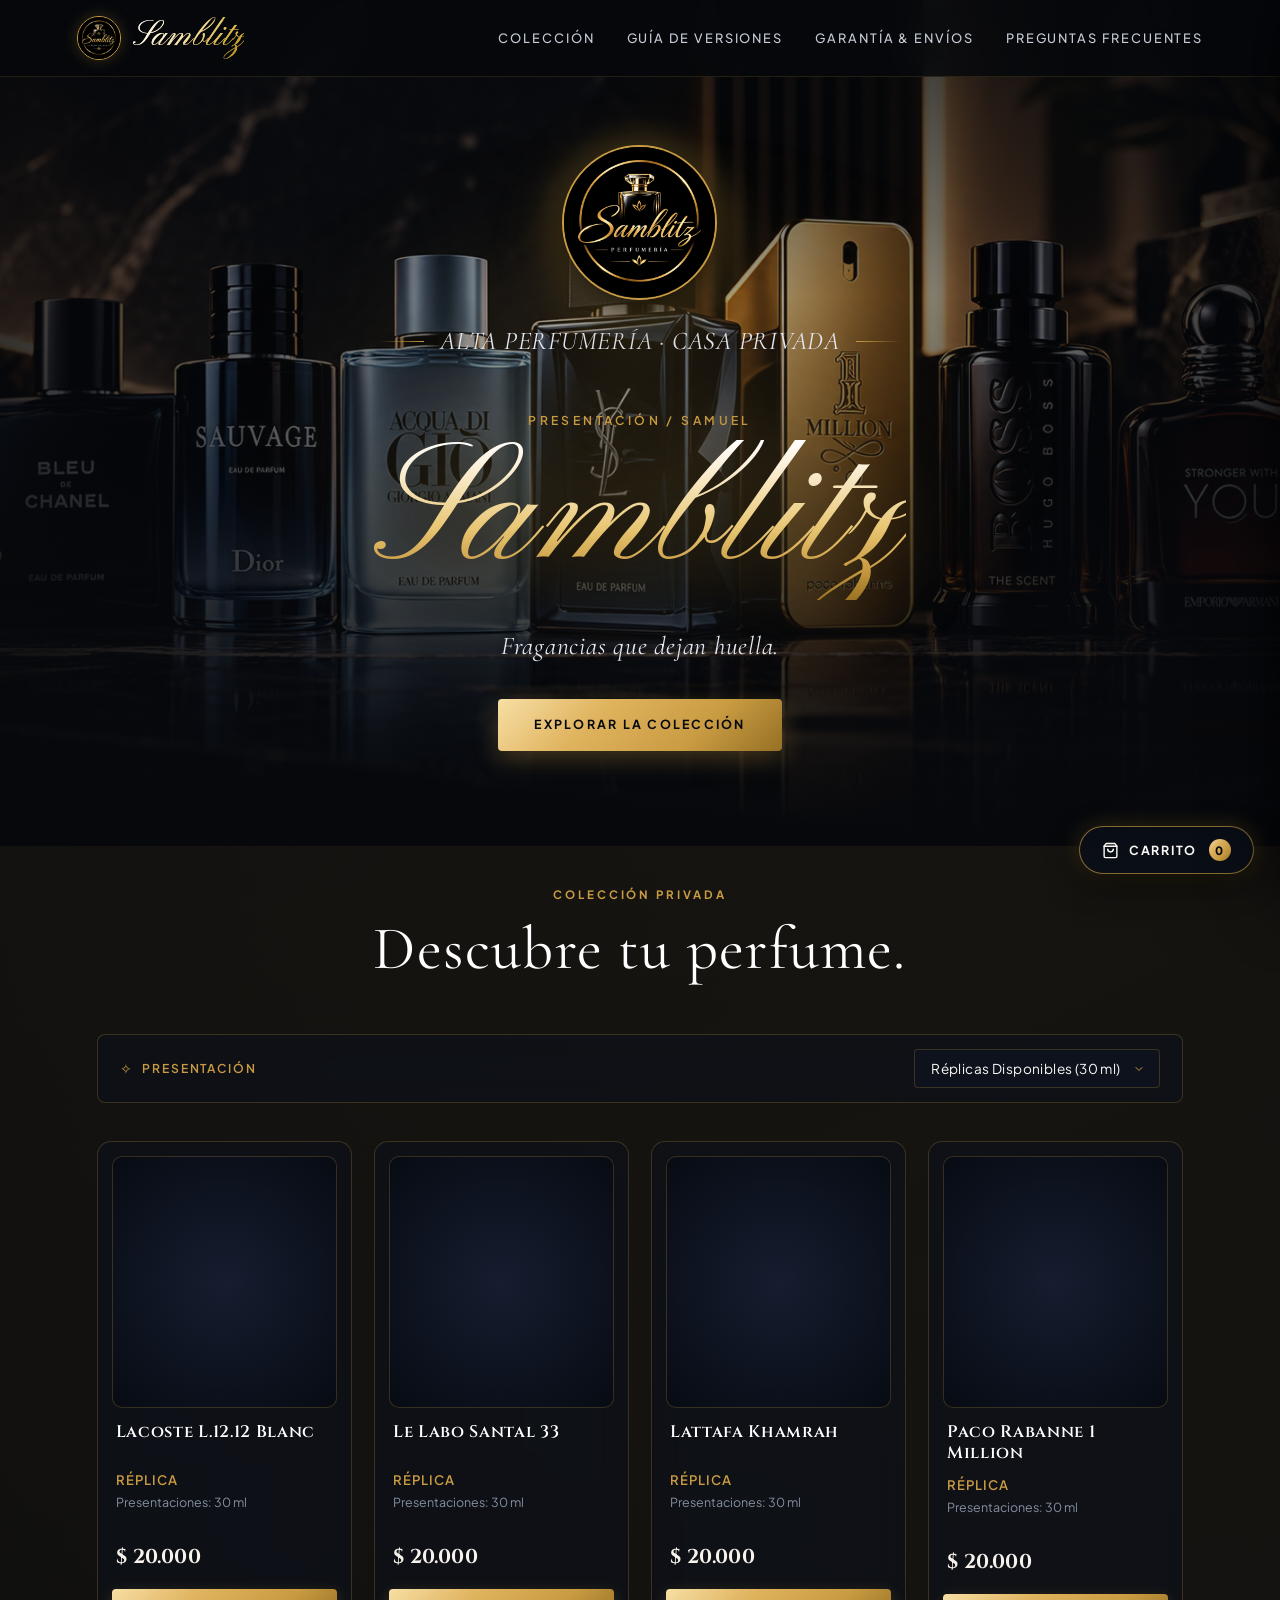
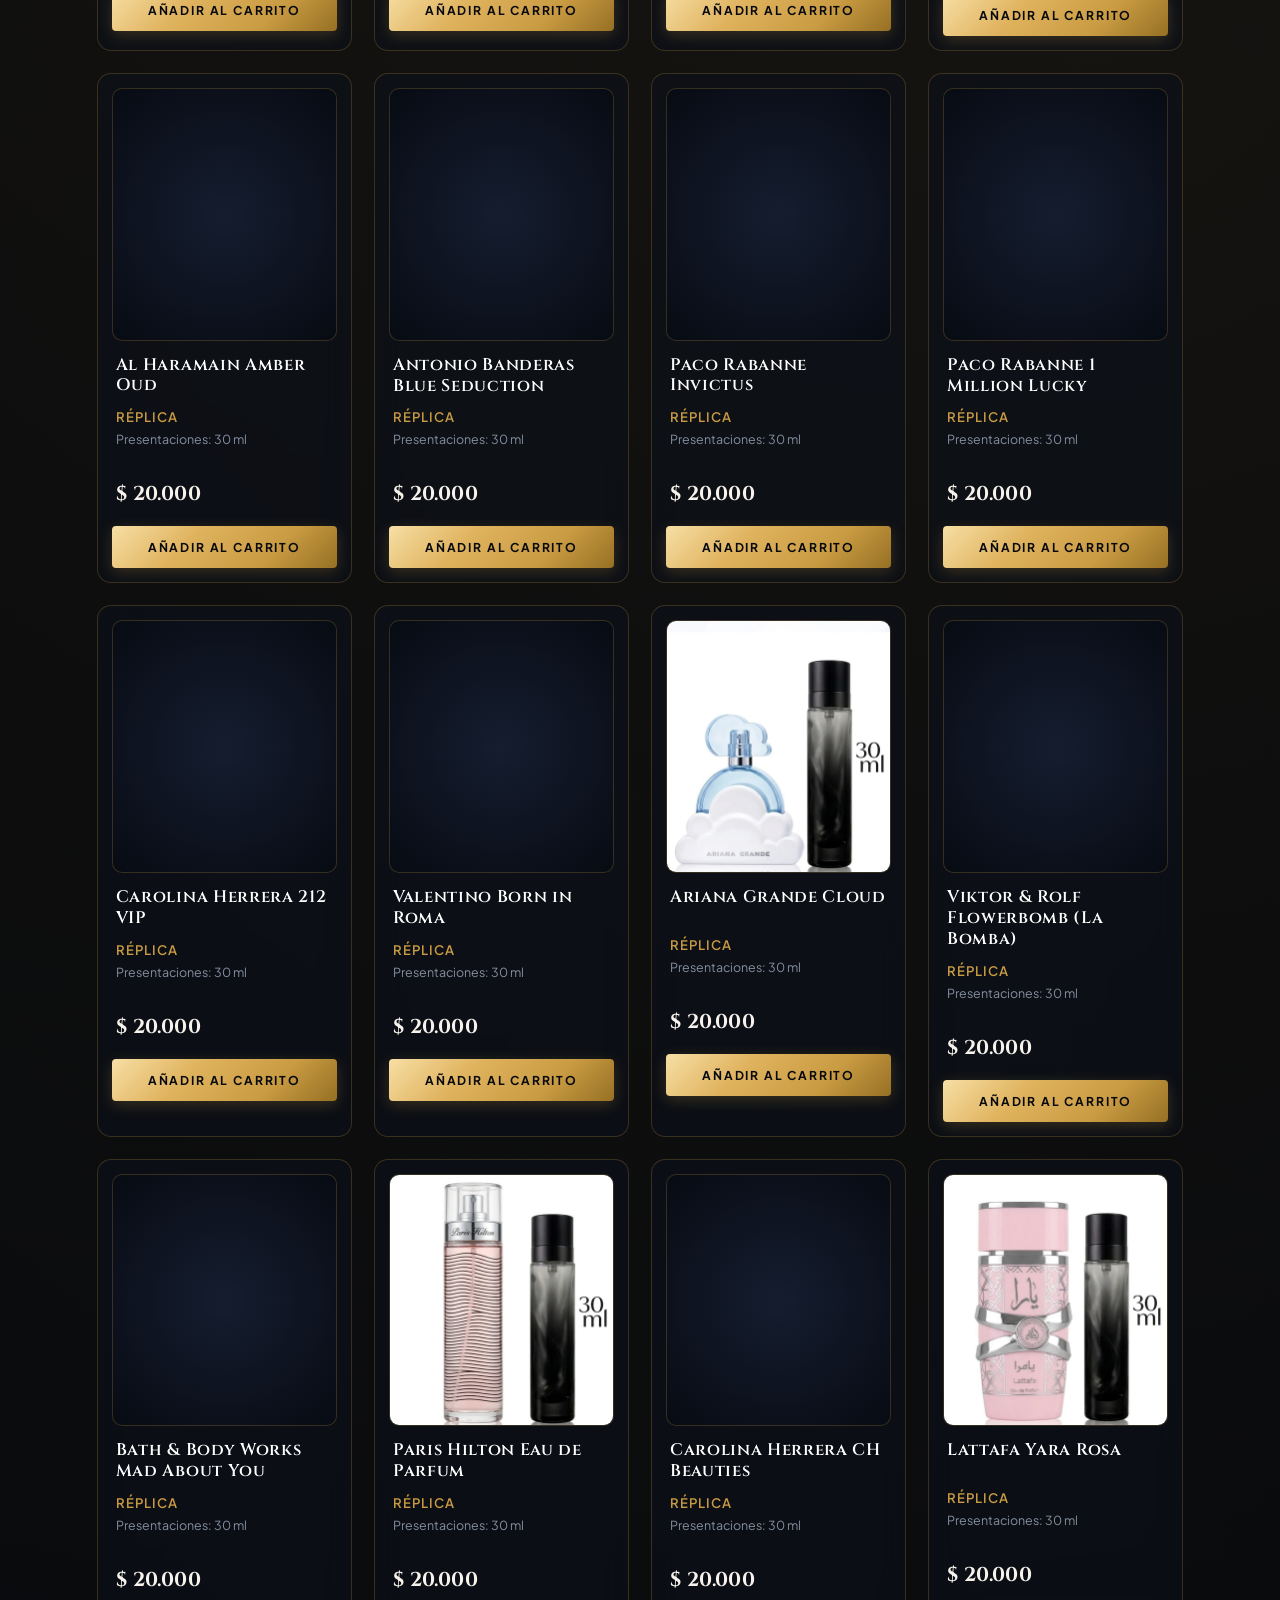
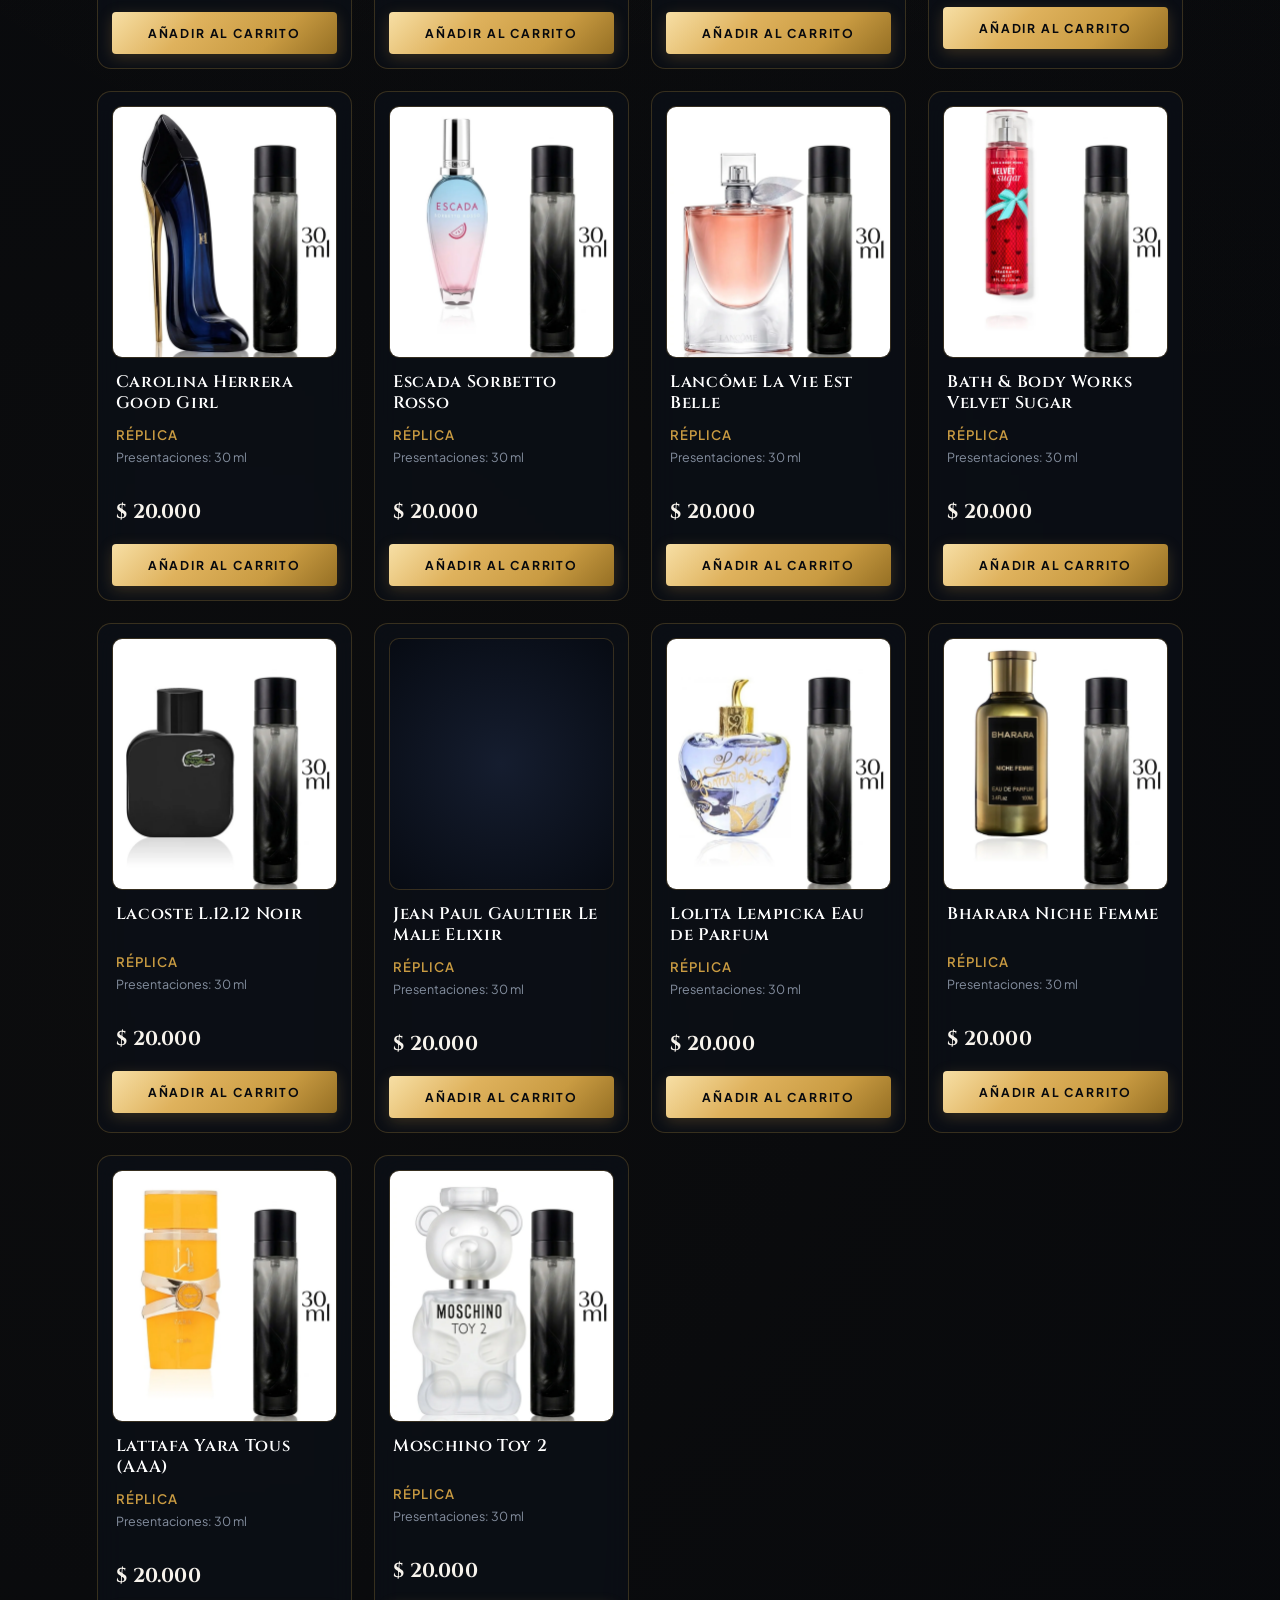
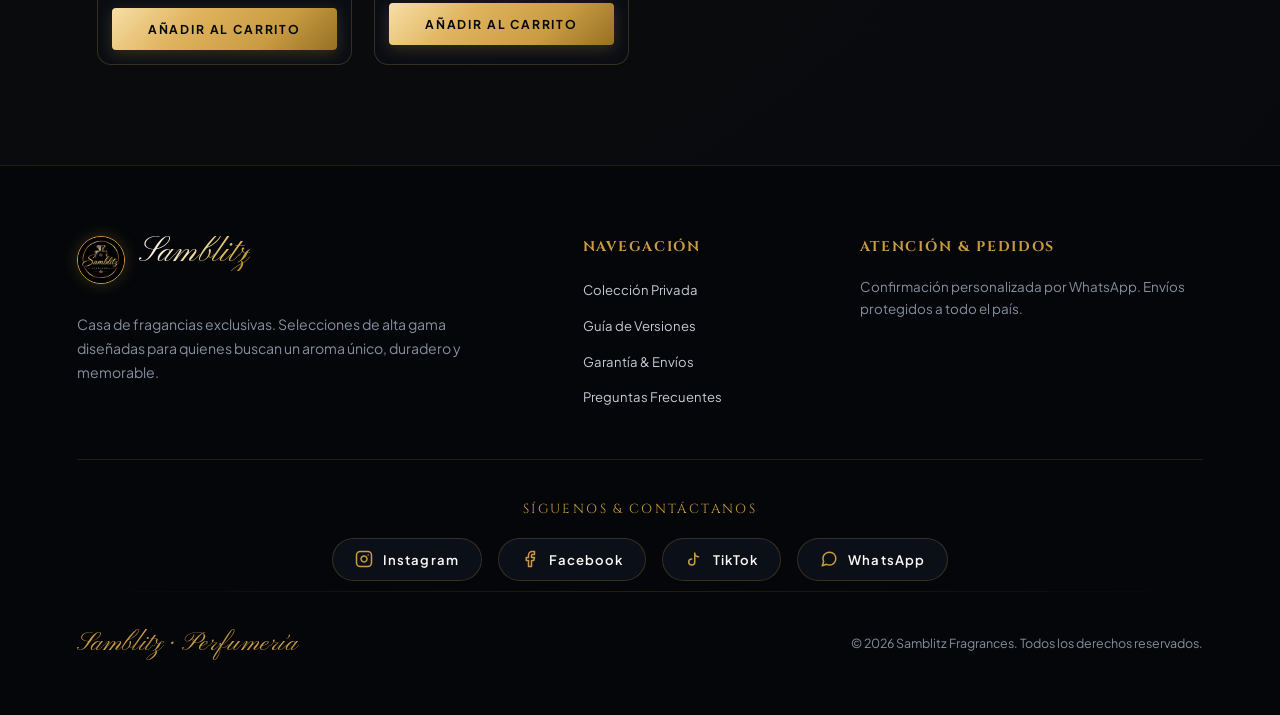
==== commit 9ecd4f0b: "Configurar logo como favicon" ====
--- a/index.html
+++ b/index.html
@@ -9,6 +9,8 @@
   <meta name="author" content="Samblitz Perfumería"/>
   <meta name="robots" content="index, follow, max-image-preview:large"/>
   <link rel="canonical" href="https://muelinmuelin.github.io/samblitz/"/>
+  <link rel="icon" type="image/png" href="./assets/logo.png"/>
+  <link rel="apple-touch-icon" href="./assets/logo.png"/>
   <meta property="og:type" content="website"/>
   <meta property="og:title" content="Samblitz | Perfumes y lociones en Cali"/>
   <meta property="og:description" content="Réplicas, decants y perfumes originales. Encuentra tu fragancia ideal y compra en Cali."/>
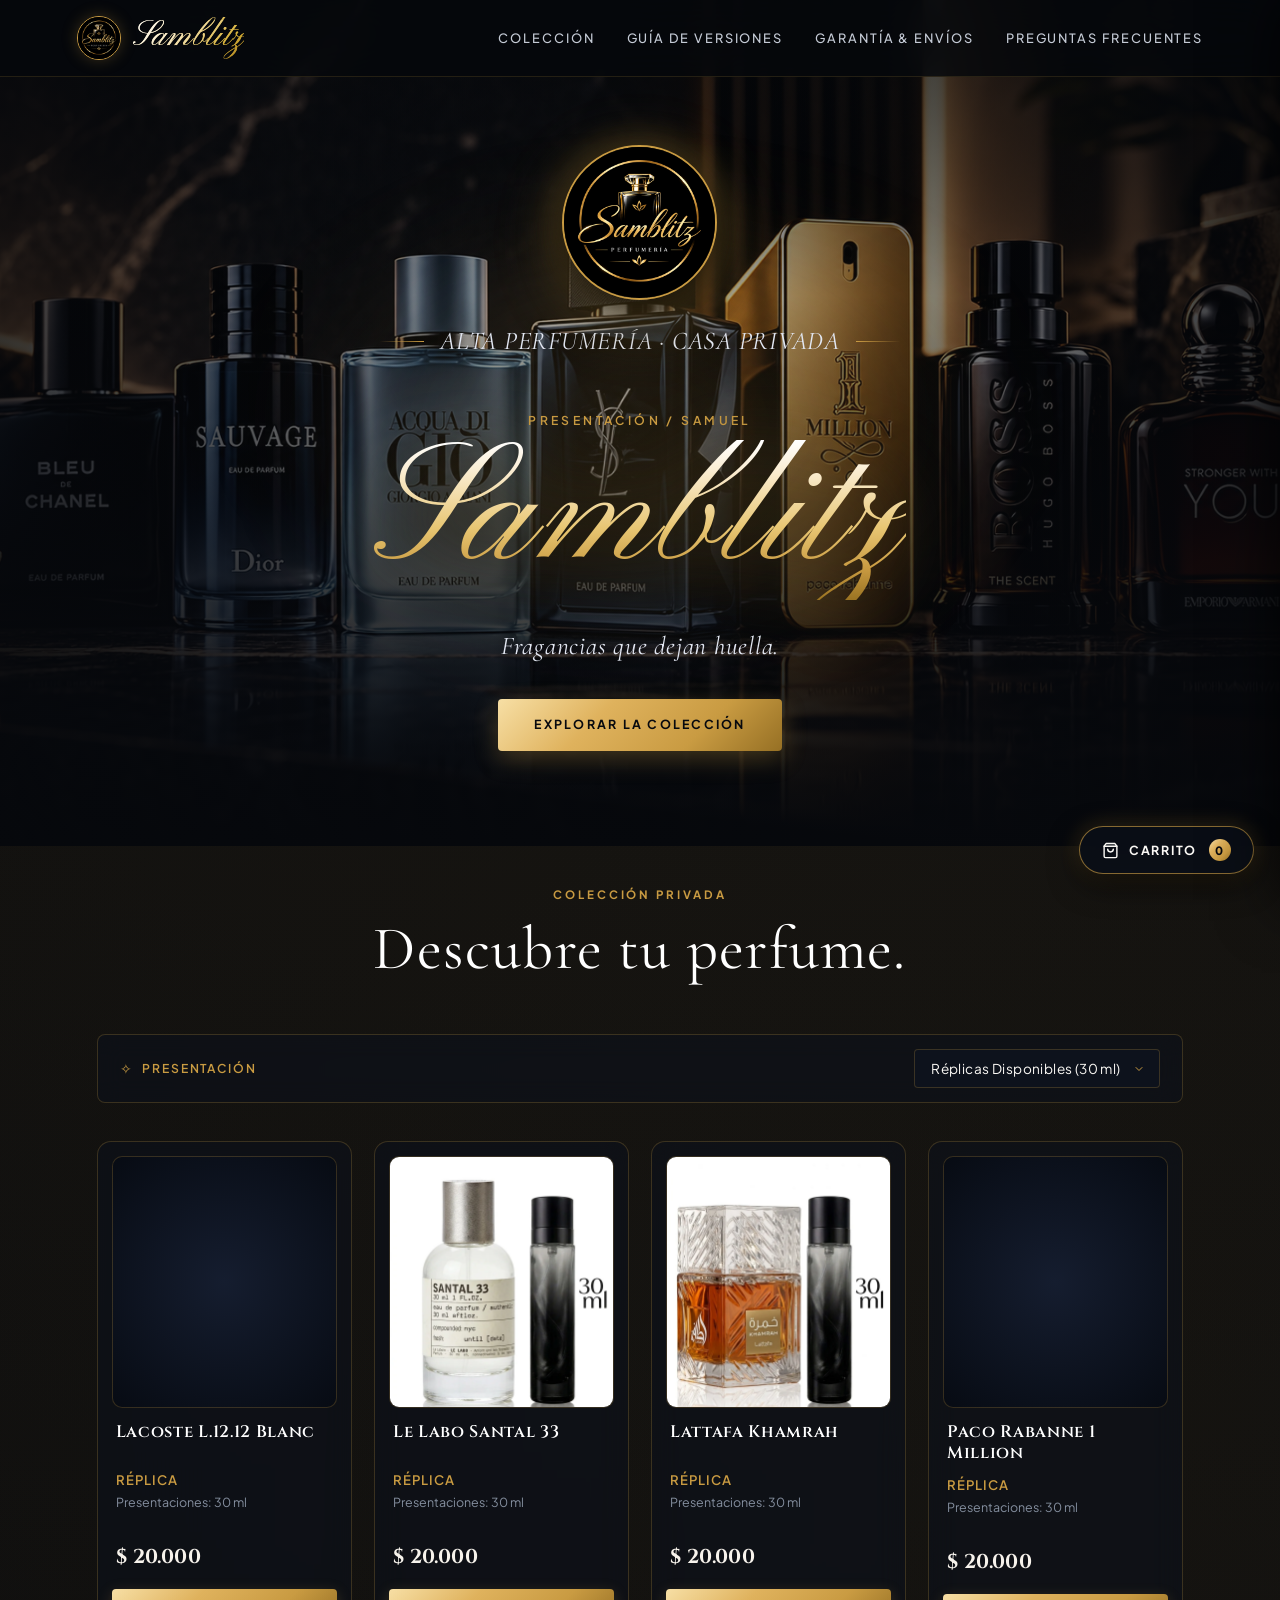
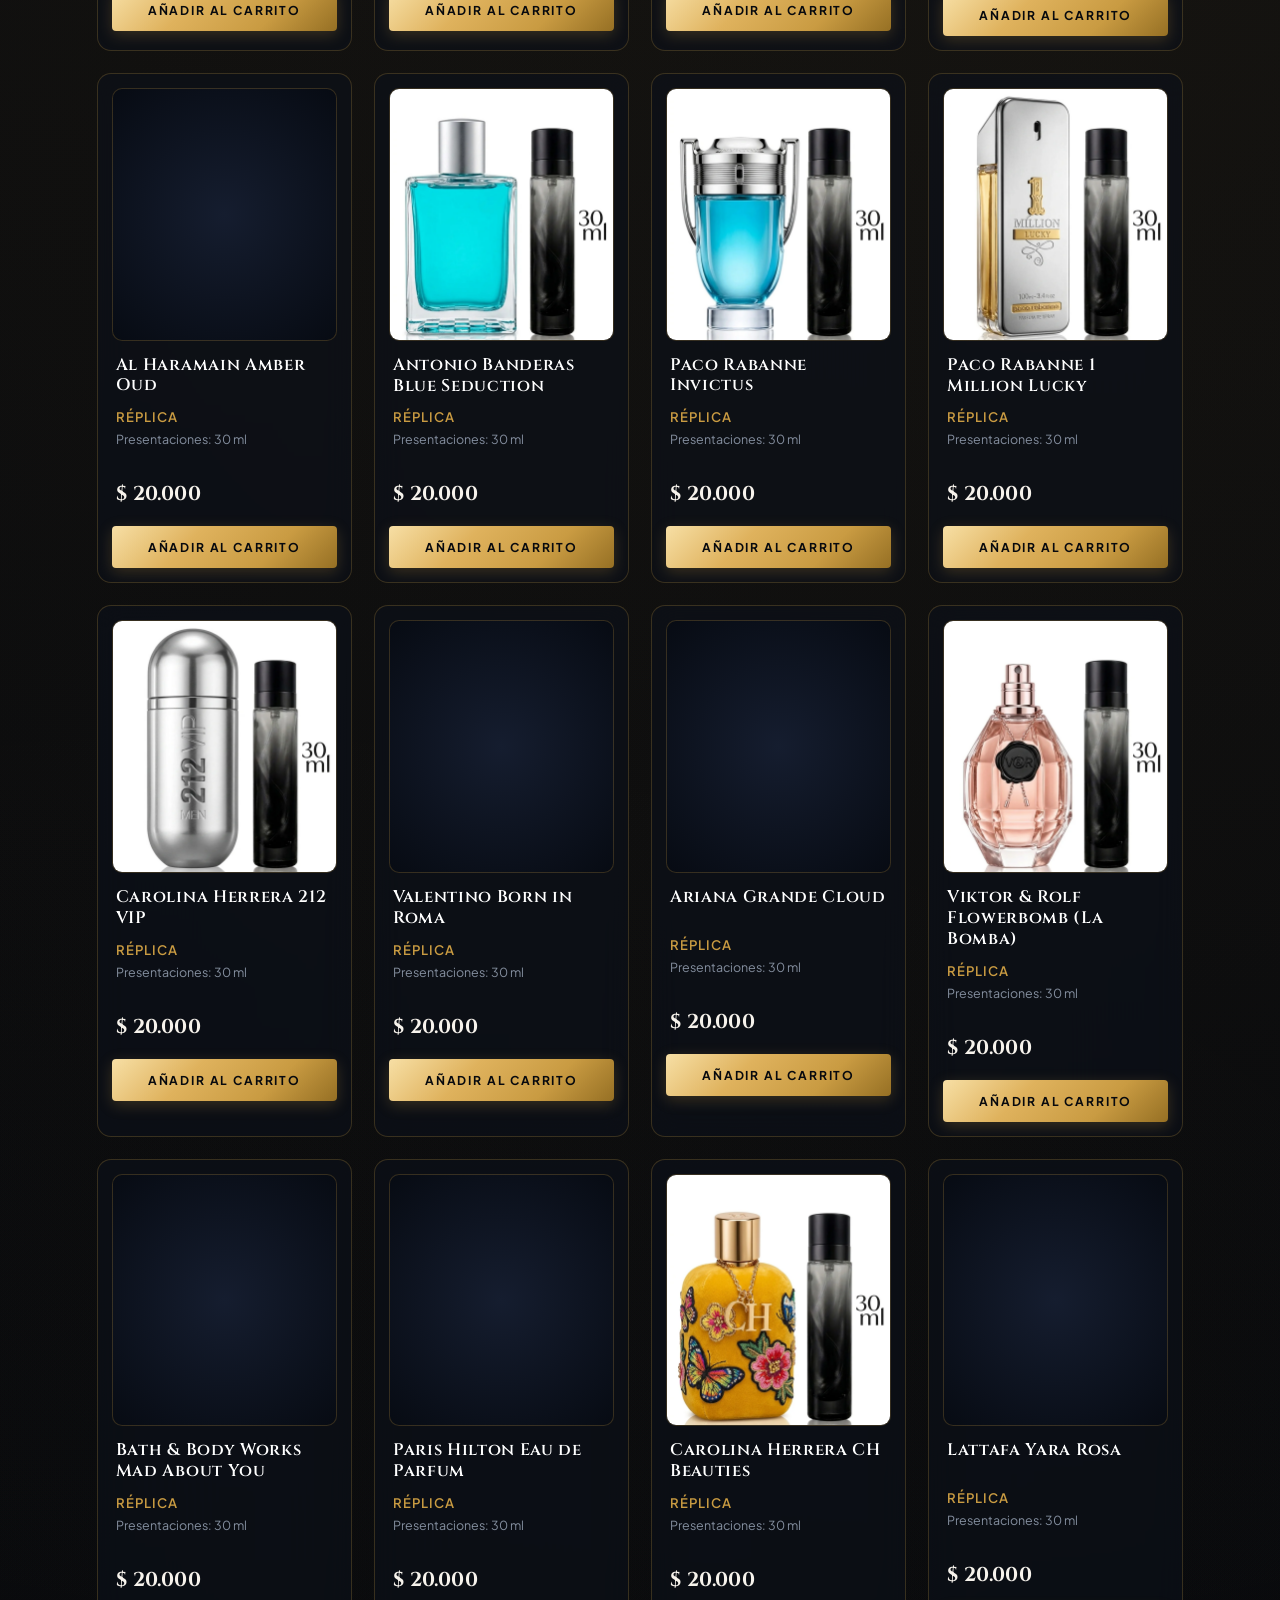
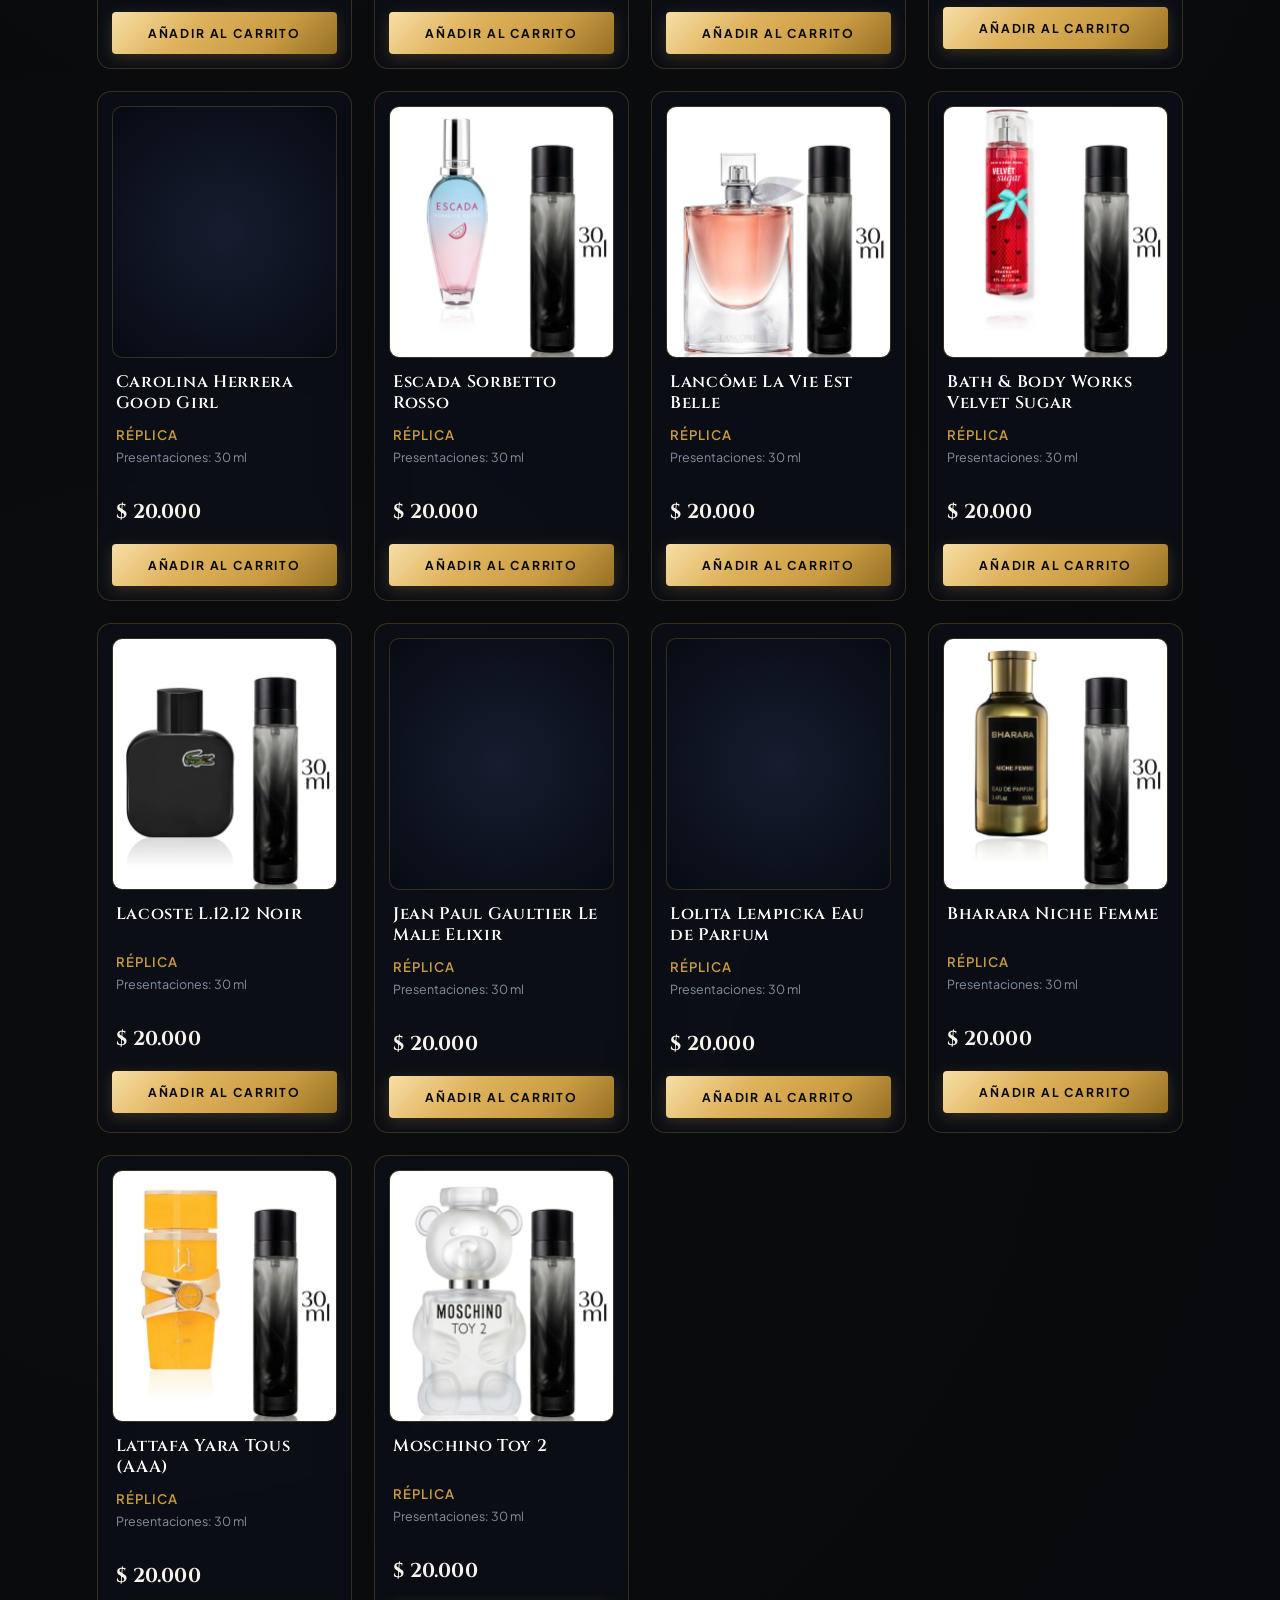
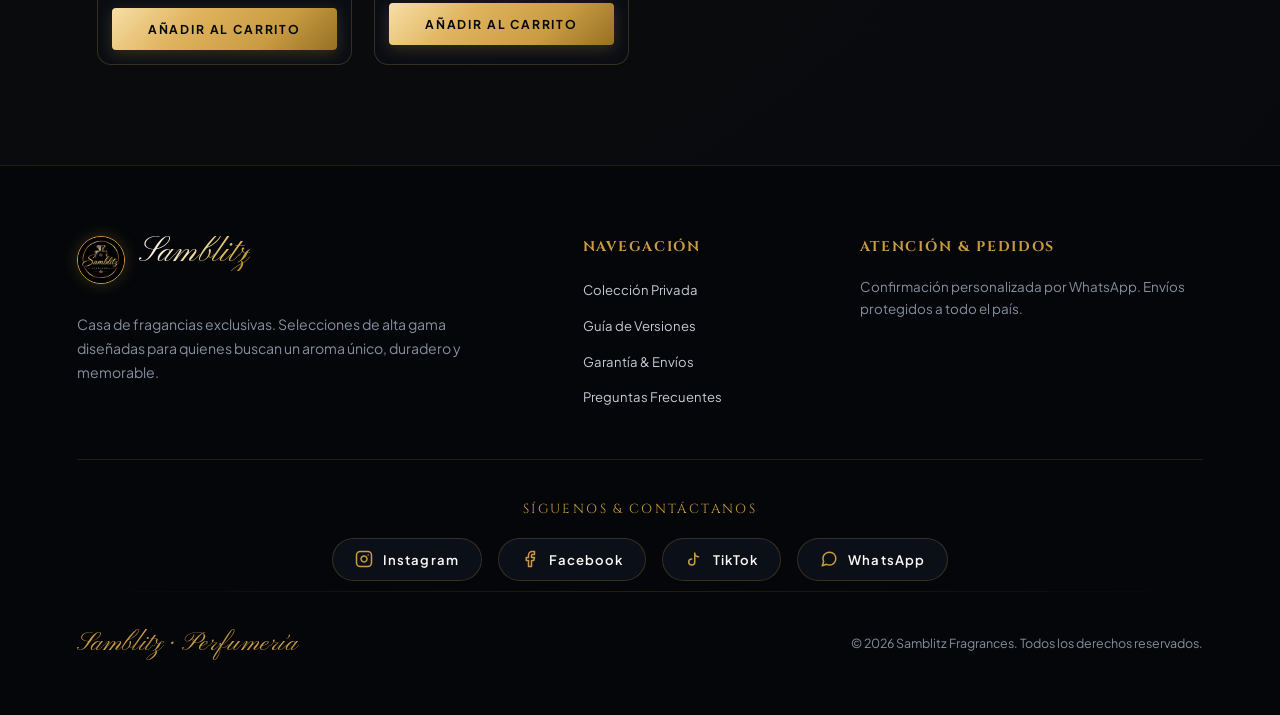
==== commit 65af3131: "Actualizar favicon con simbolo de Samblitz" ====
--- a/index.html
+++ b/index.html
@@ -9,8 +9,8 @@
   <meta name="author" content="Samblitz Perfumería"/>
   <meta name="robots" content="index, follow, max-image-preview:large"/>
   <link rel="canonical" href="https://muelinmuelin.github.io/samblitz/"/>
-  <link rel="icon" type="image/png" href="./assets/logo.png"/>
-  <link rel="apple-touch-icon" href="./assets/logo.png"/>
+  <link rel="icon" type="image/png" href="./assets/samblitz-favicon.png"/>
+  <link rel="apple-touch-icon" href="./assets/samblitz-favicon.png"/>
   <meta property="og:type" content="website"/>
   <meta property="og:title" content="Samblitz | Perfumes y lociones en Cali"/>
   <meta property="og:description" content="Réplicas, decants y perfumes originales. Encuentra tu fragancia ideal y compra en Cali."/>
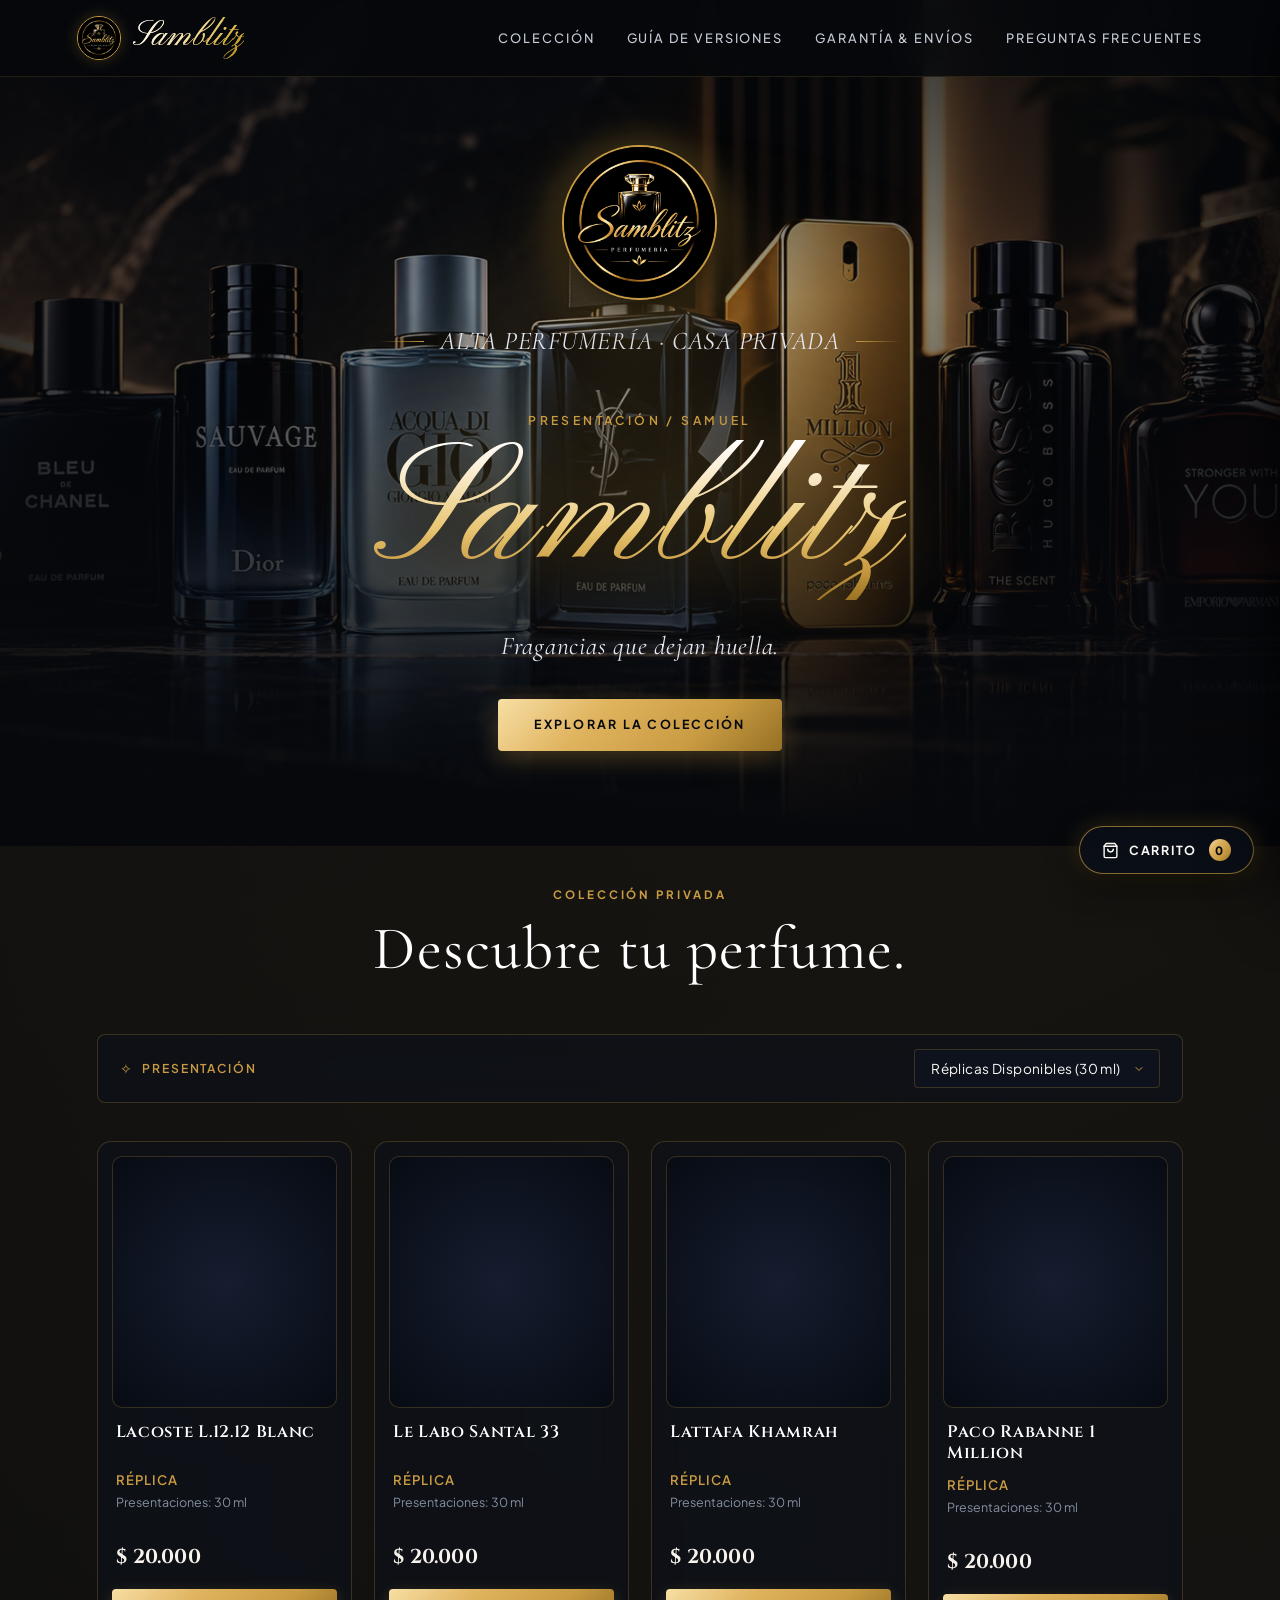
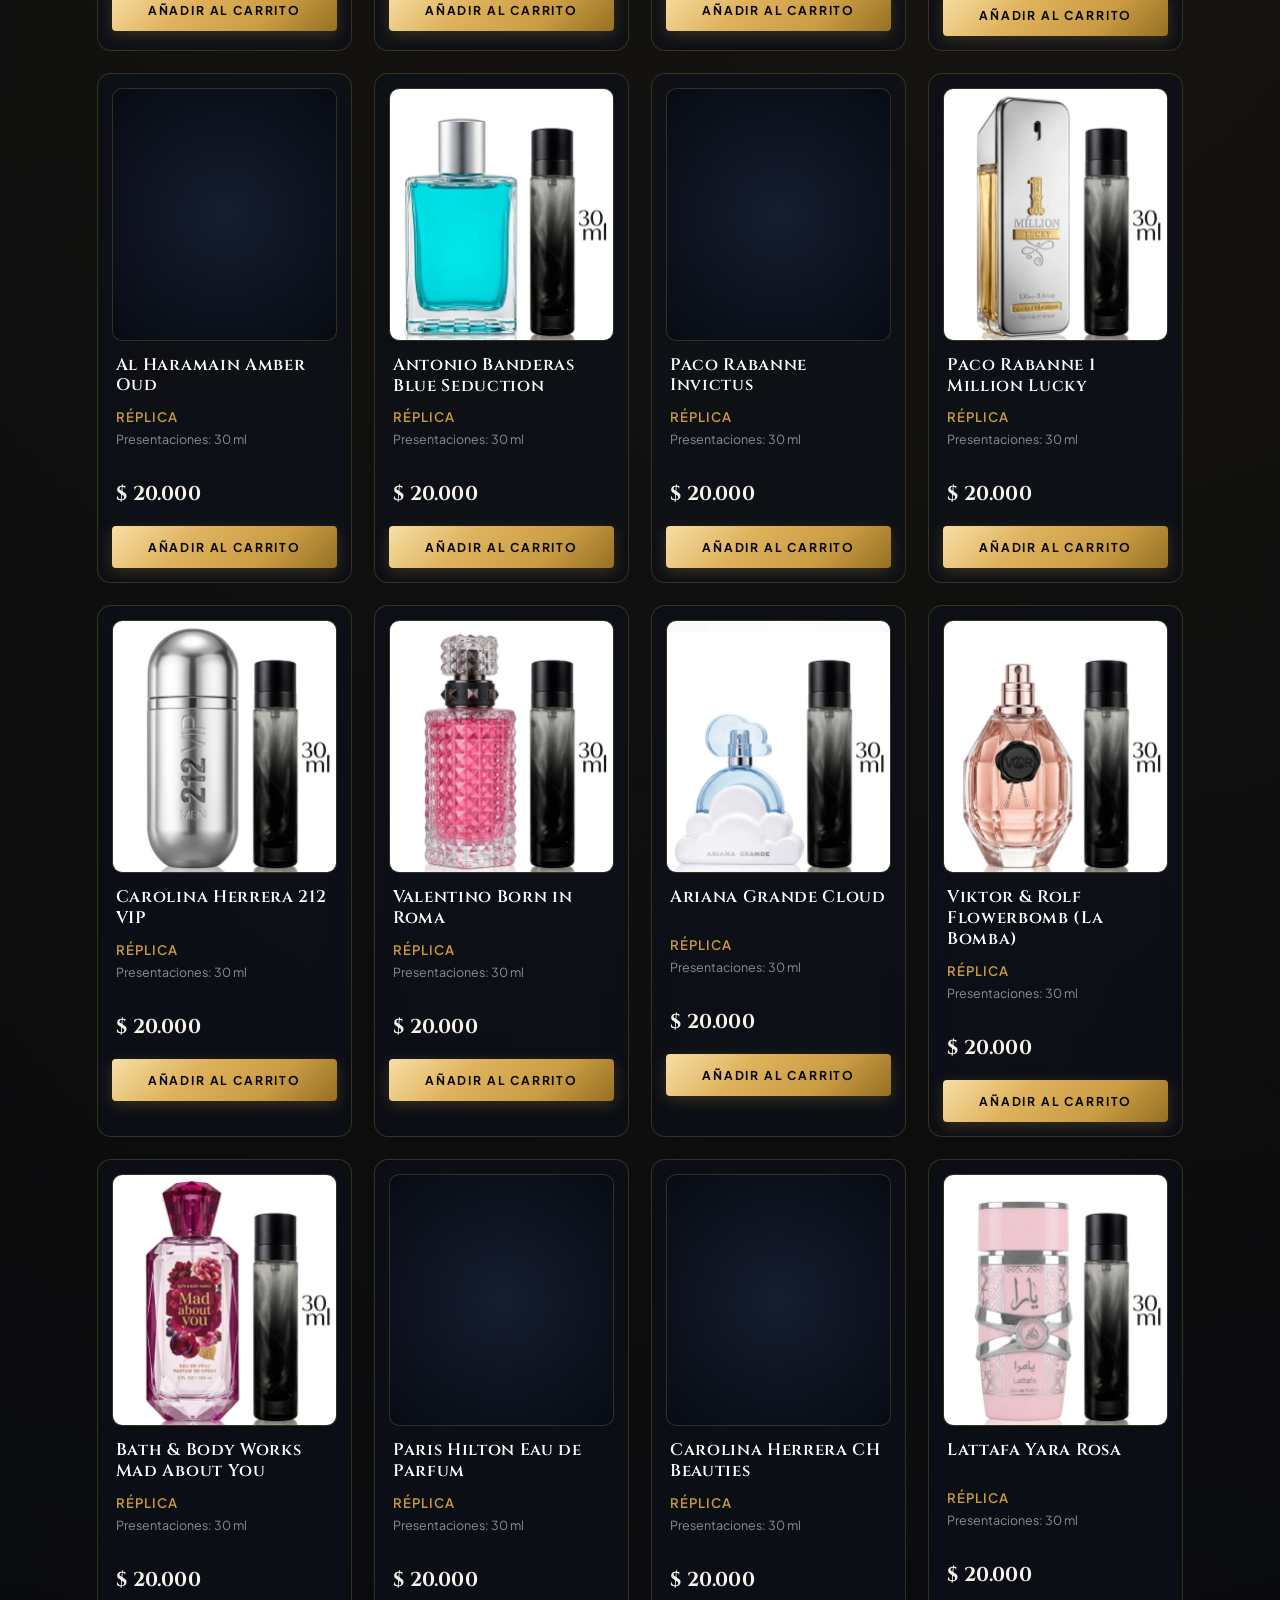
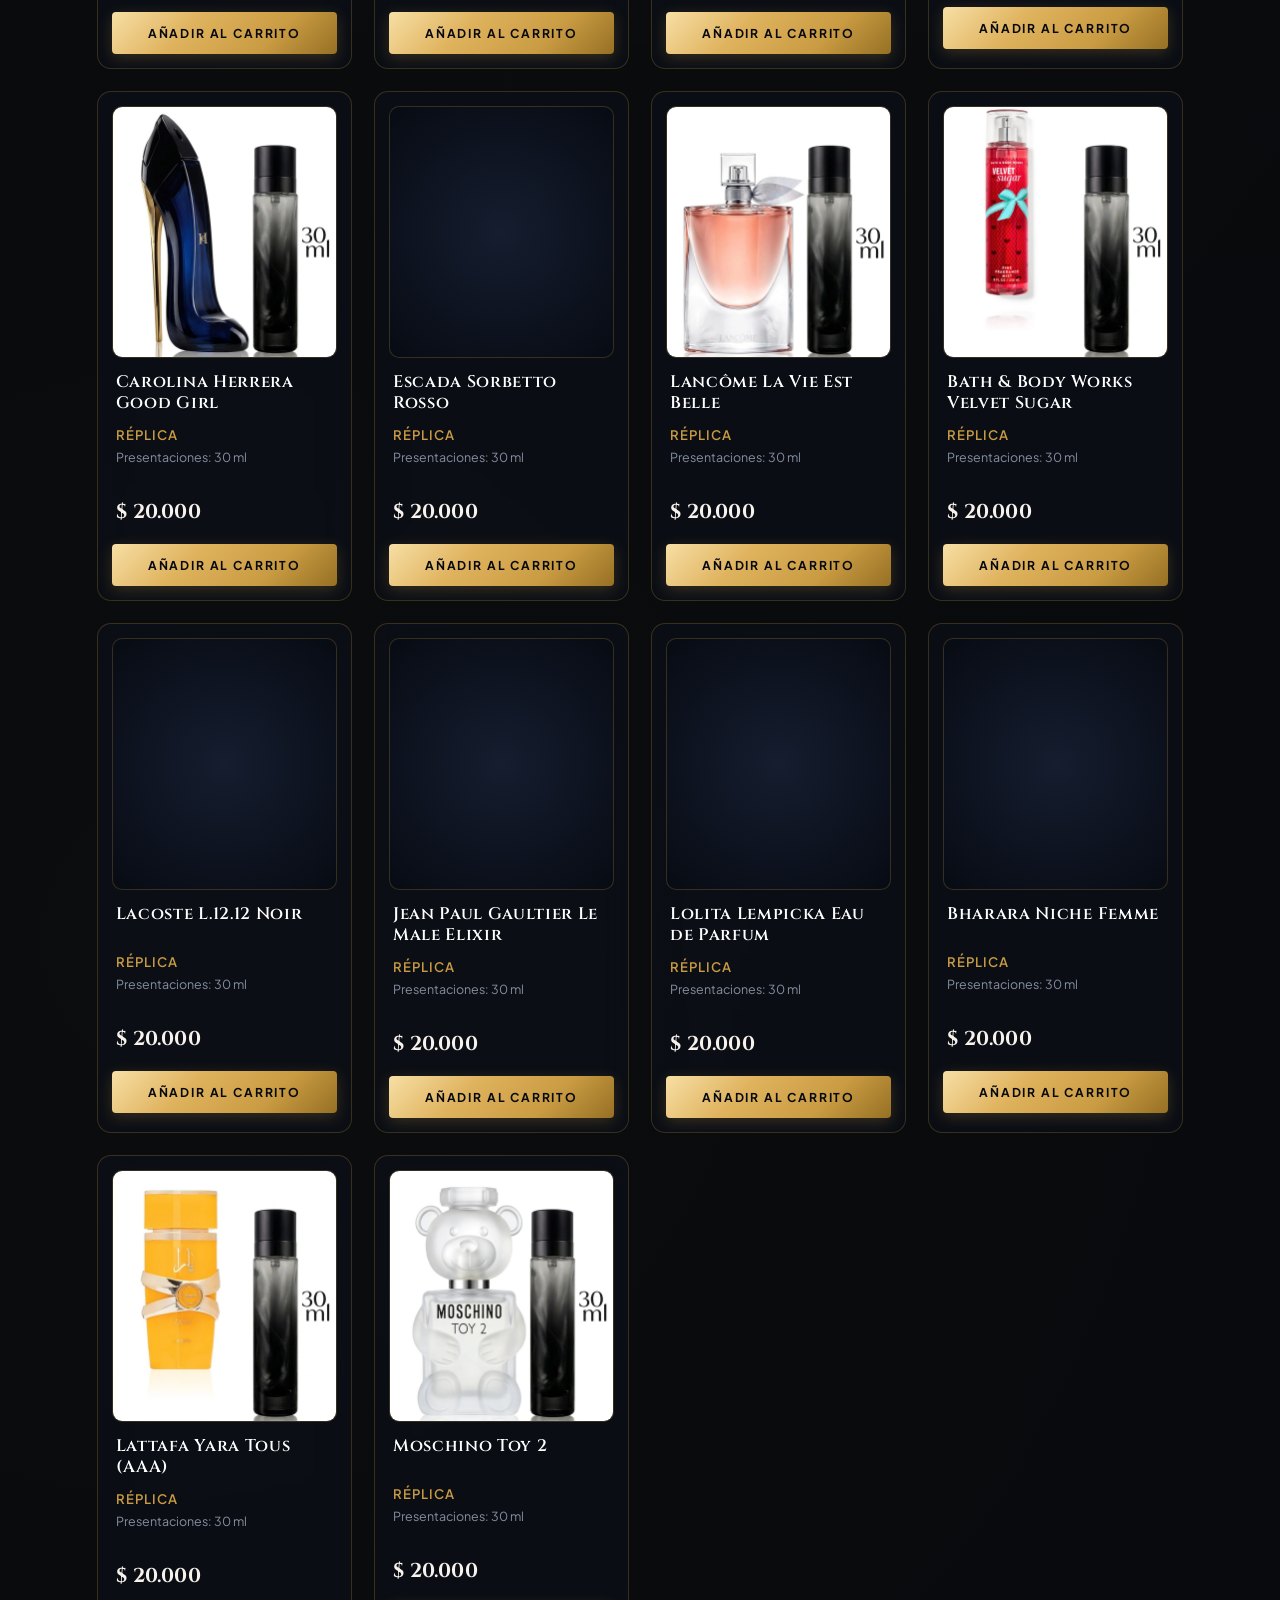
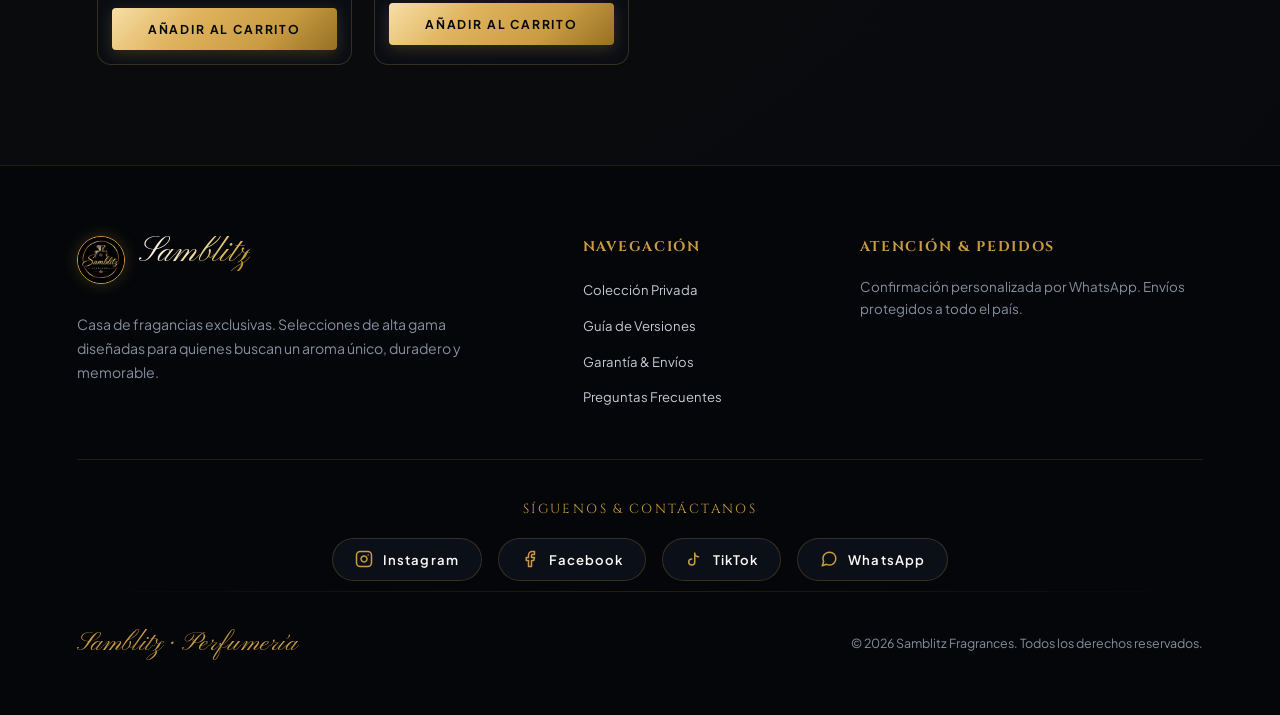
==== commit cda93b77: "Actualizar numero de WhatsApp" ====
--- a/index.html
+++ b/index.html
@@ -322,7 +322,7 @@
             <span>TikTok</span>
           </a>
 
-          <a href="https://wa.me/573000000000" class="social-pill whatsapp" target="_blank" rel="noopener noreferrer" aria-label="WhatsApp Samblitz">
+          <a href="https://wa.me/573163571026" class="social-pill whatsapp" target="_blank" rel="noopener noreferrer" aria-label="WhatsApp Samblitz">
             <svg width="18" height="18" viewBox="0 0 24 24" fill="none" stroke="currentColor" stroke-width="2" stroke-linecap="round" stroke-linejoin="round">
               <path d="M21 11.5a8.38 8.38 0 0 1-.9 3.8 8.5 8.5 0 0 1-7.6 4.7 8.38 8.38 0 0 1-3.8-.9L3 21l1.9-5.7a8.38 8.38 0 0 1-.9-3.8 8.5 8.5 0 0 1 4.7-7.6 8.38 8.38 0 0 1 3.8-.9h.5a8.48 8.48 0 0 1 8 8v.5z"></path>
             </svg>
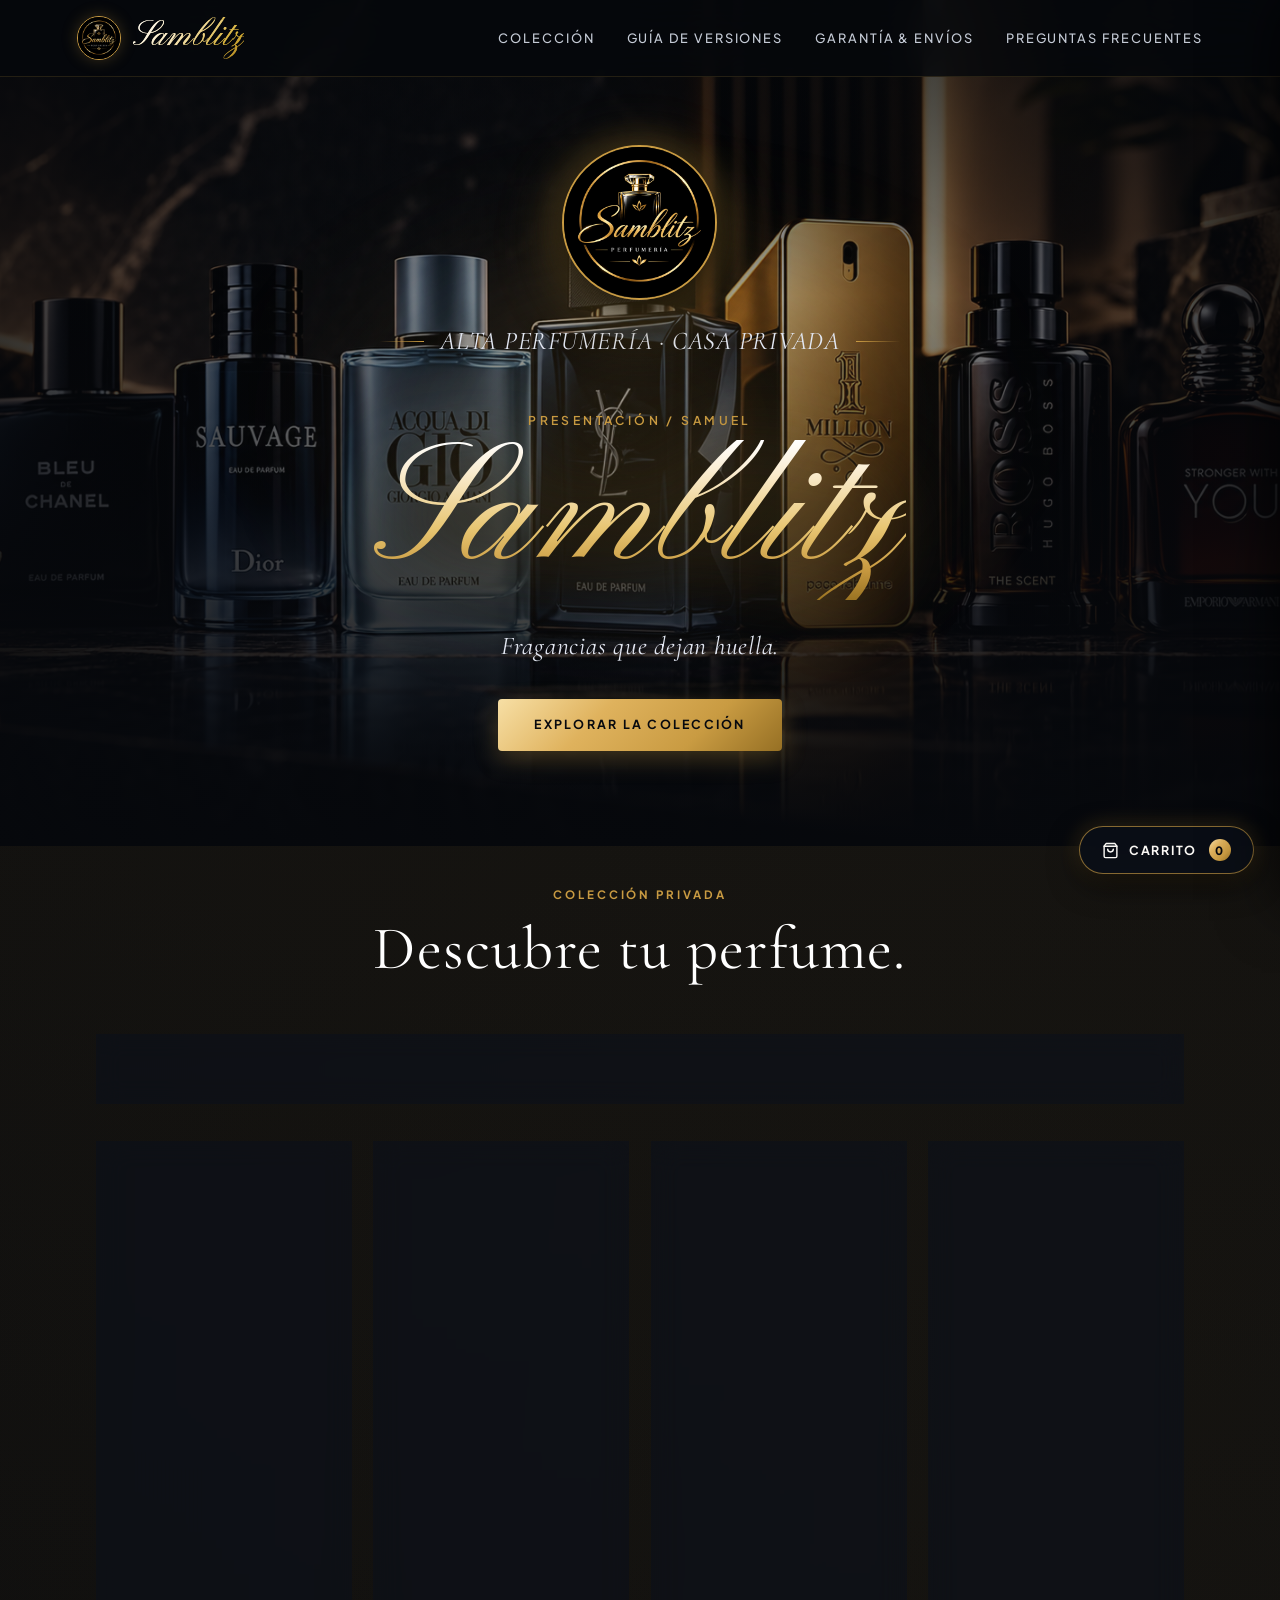
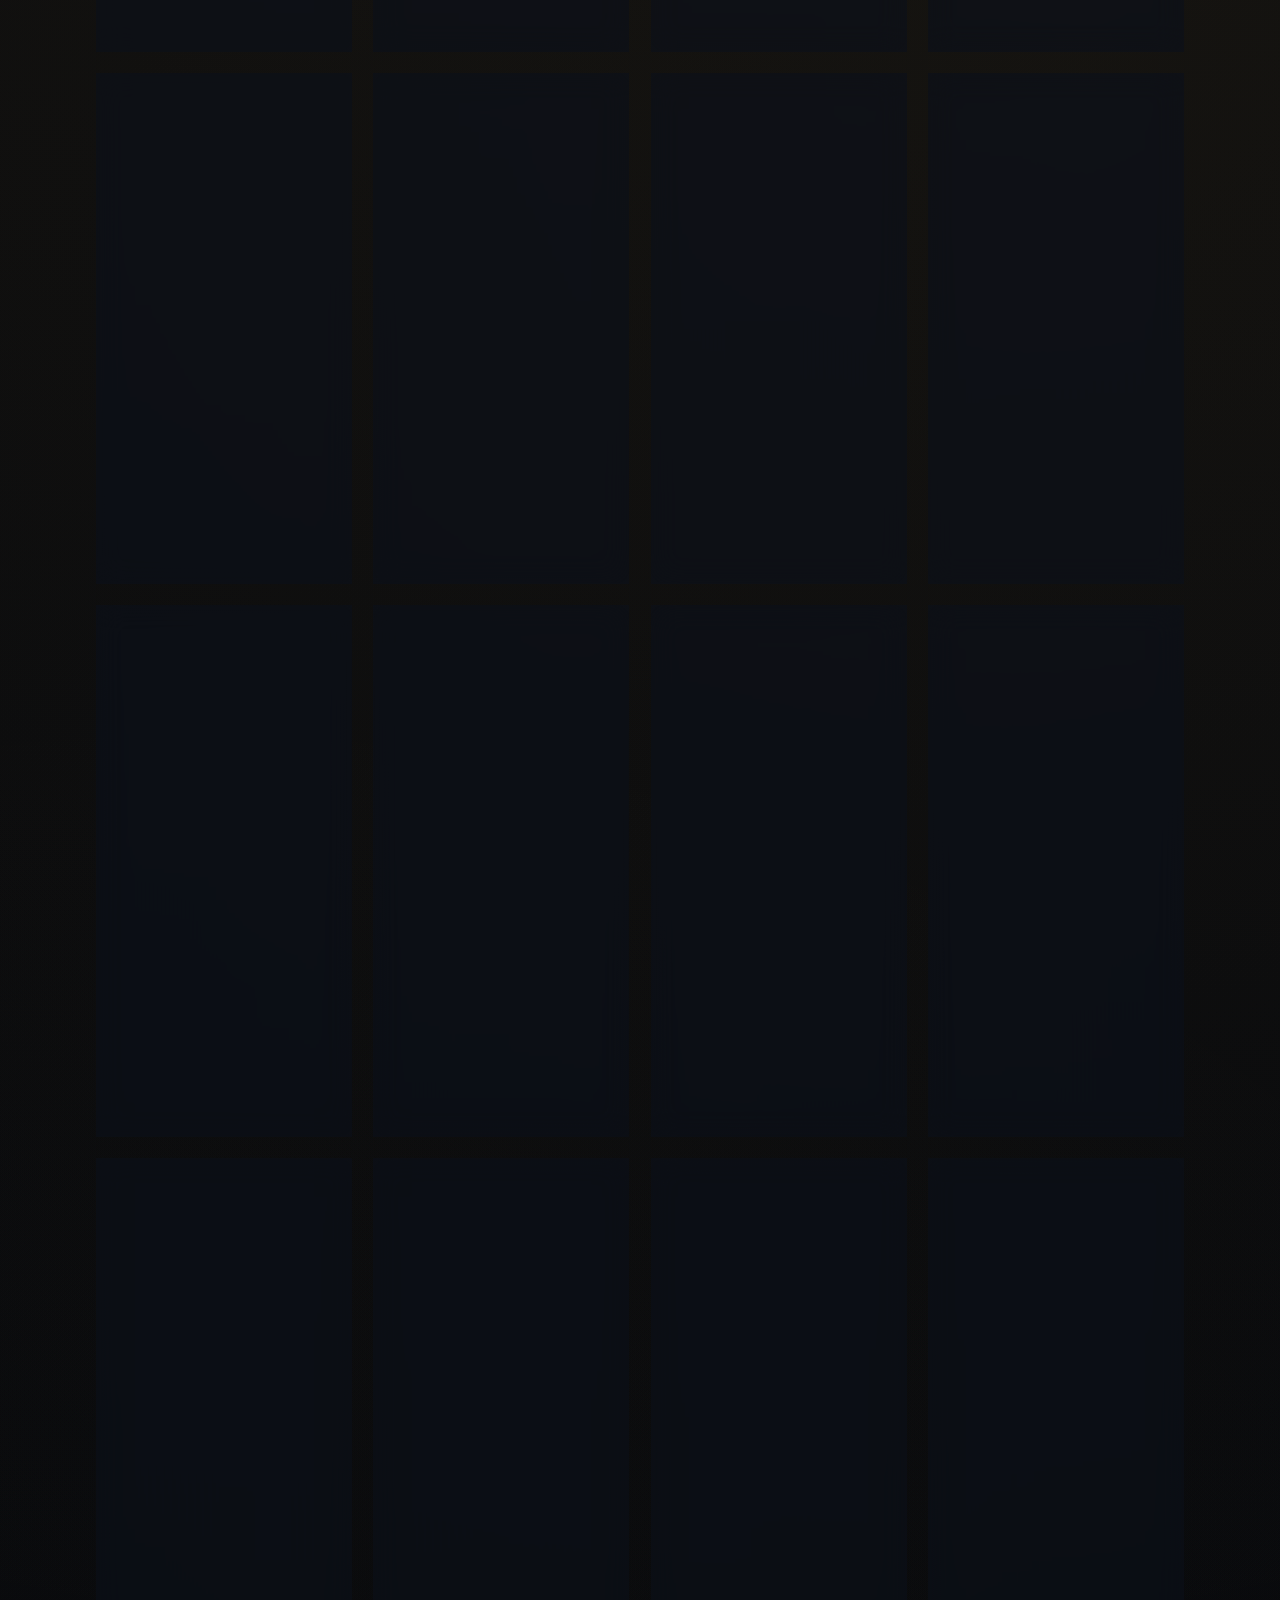
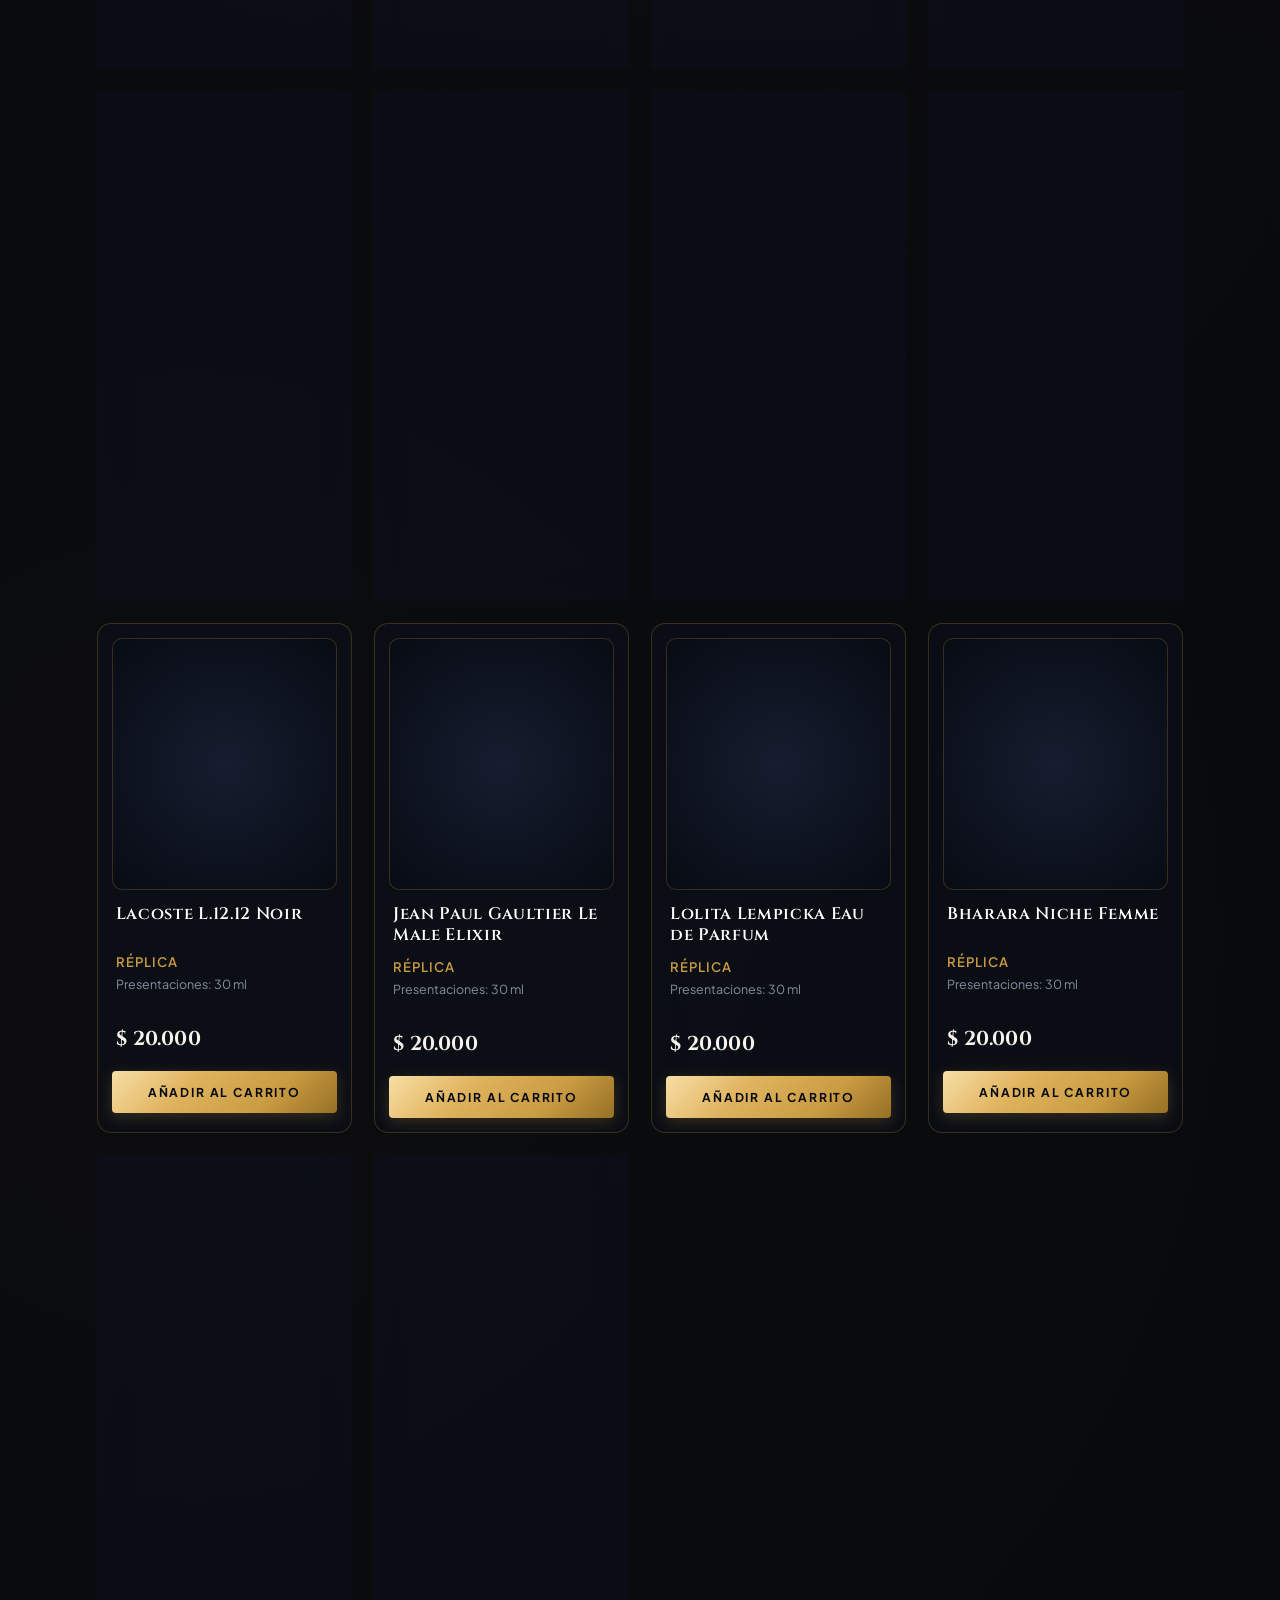
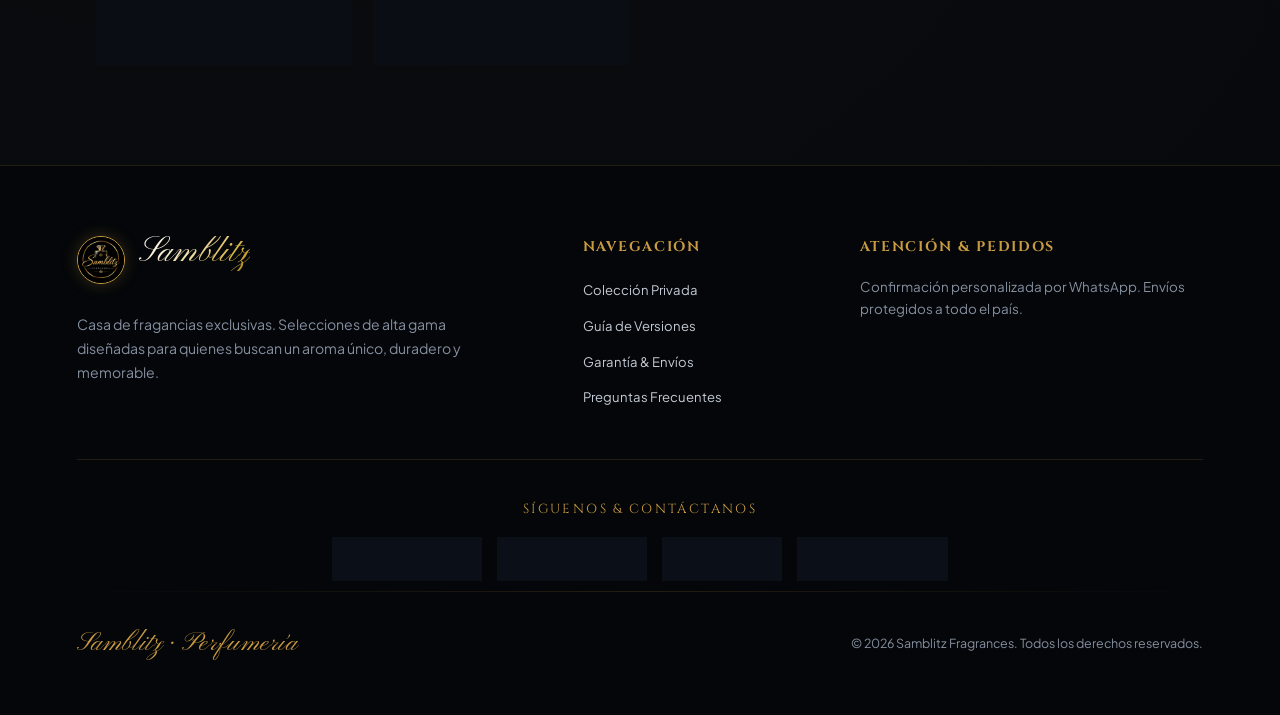
==== commit 7b48b7ec: "Corregir confirmacion de compra por WhatsApp" ====
--- a/index.html
+++ b/index.html
@@ -343,6 +343,6 @@
     document.querySelector('#mobileMenuToggle').addEventListener('click',function(){const nav=document.querySelector('.nav-links');const open=nav.classList.toggle('is-open');this.setAttribute('aria-expanded',open?'true':'false');this.textContent=open?'×':'☰'});
     document.querySelectorAll('.nav-links a').forEach(a=>a.addEventListener('click',()=>{document.querySelector('.nav-links').classList.remove('is-open');document.querySelector('#mobileMenuToggle').textContent='☰';document.querySelector('#mobileMenuToggle').setAttribute('aria-expanded','false')}));
   </script>
-  <script src="./app.js"></script>
+  <script src="./app.js?v=20260926-3163571026"></script>
 </body>
 </html>
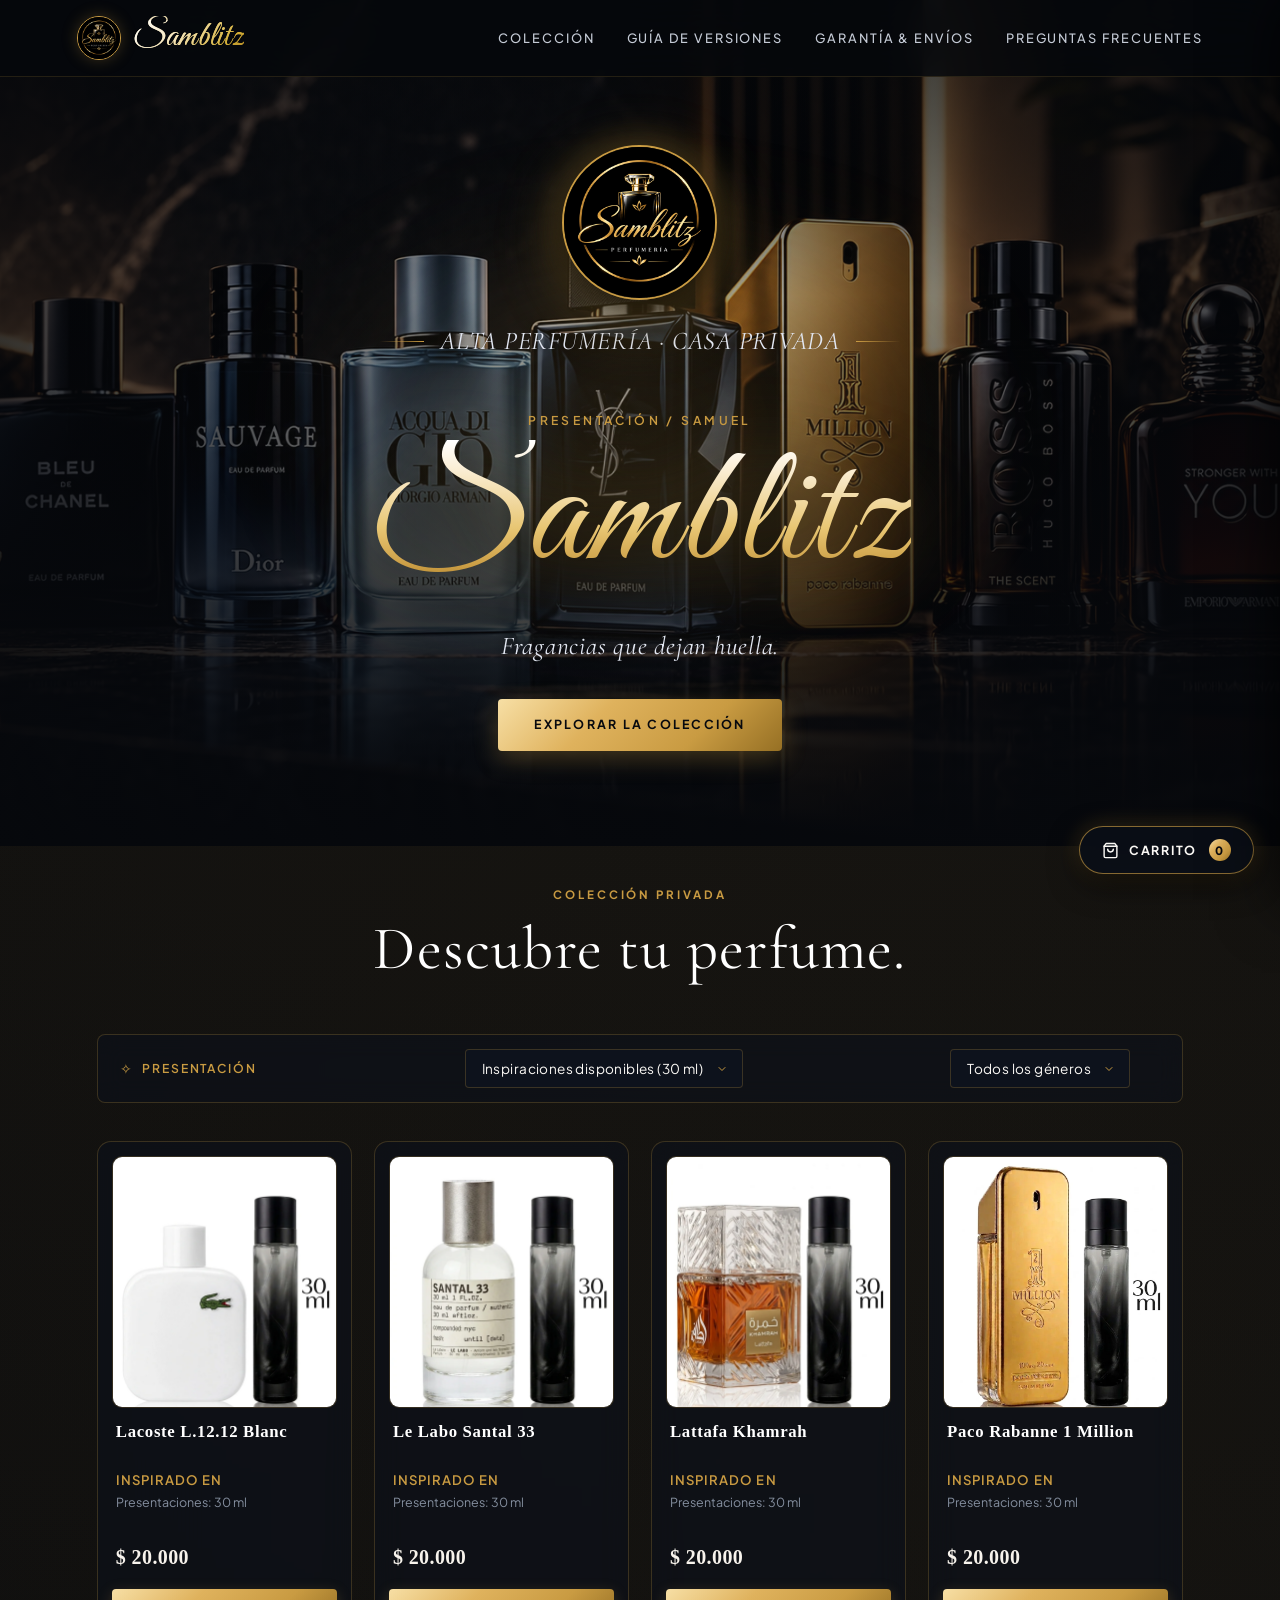
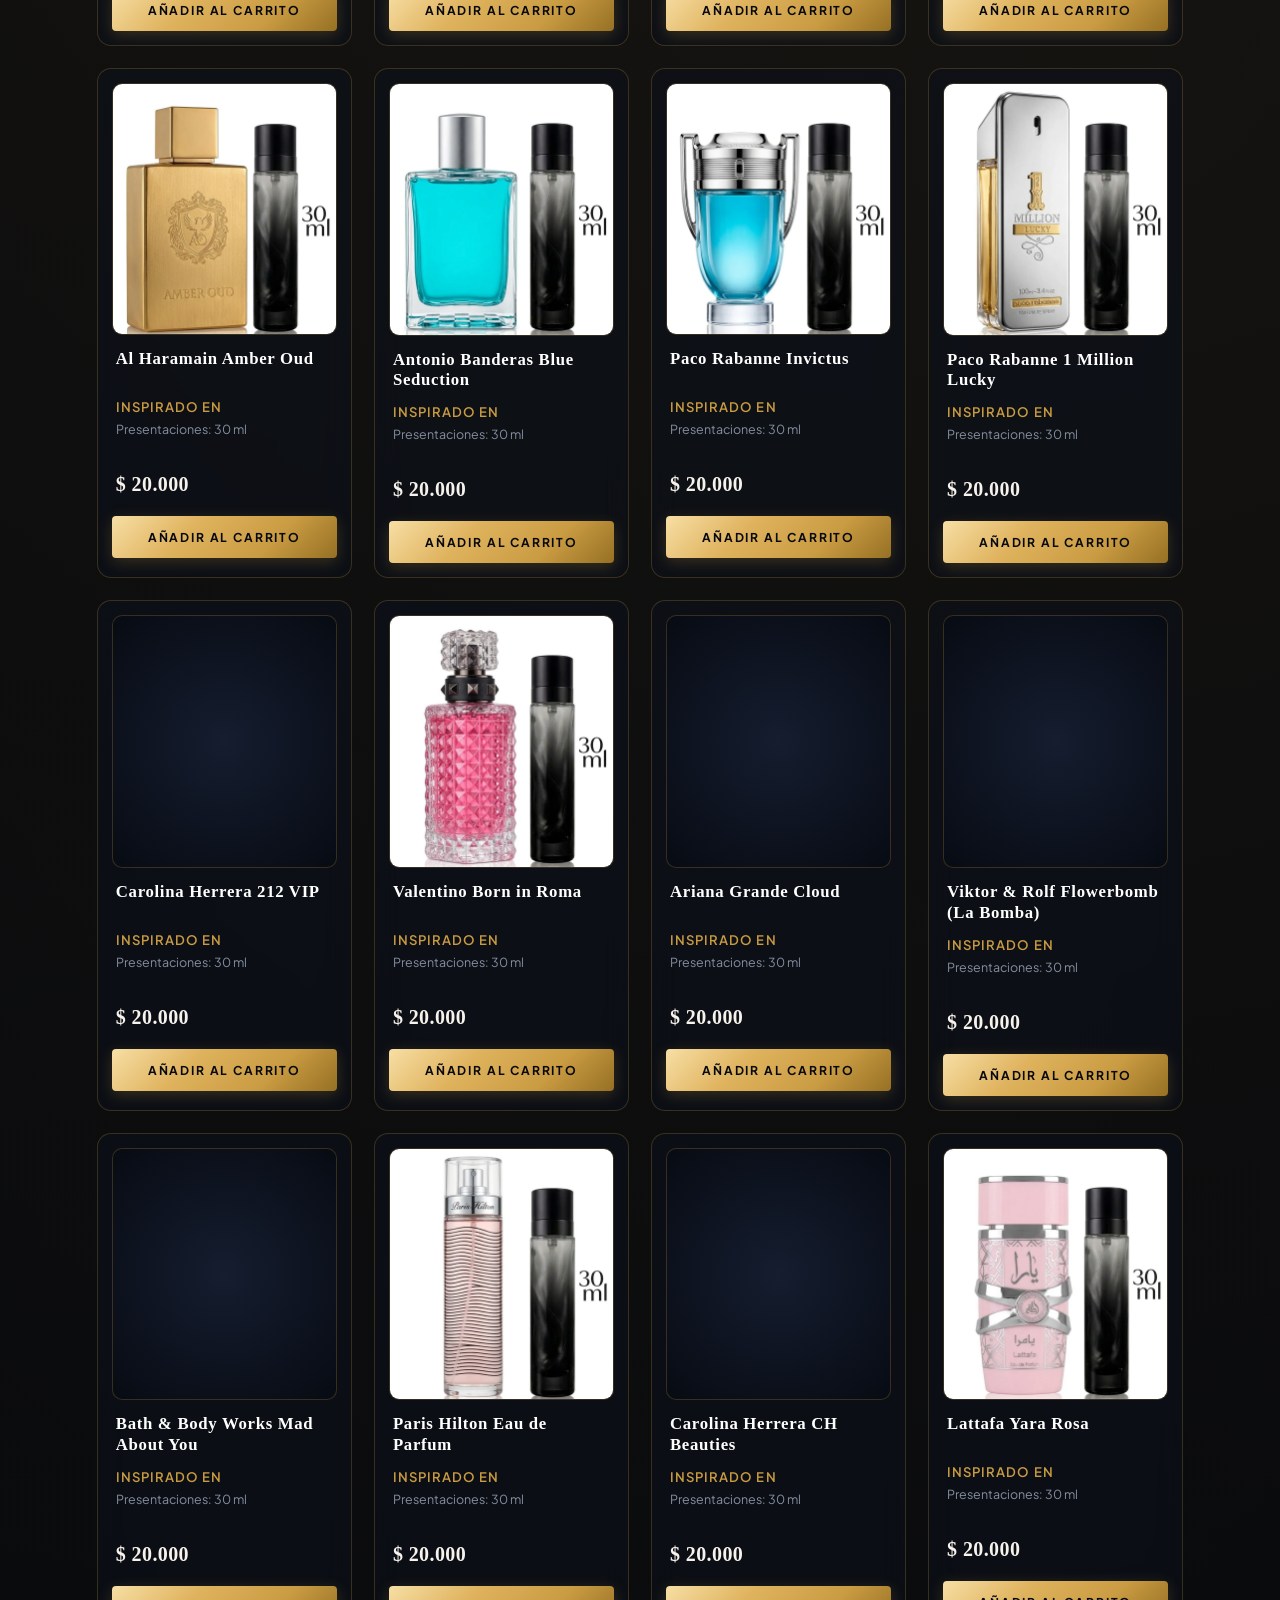
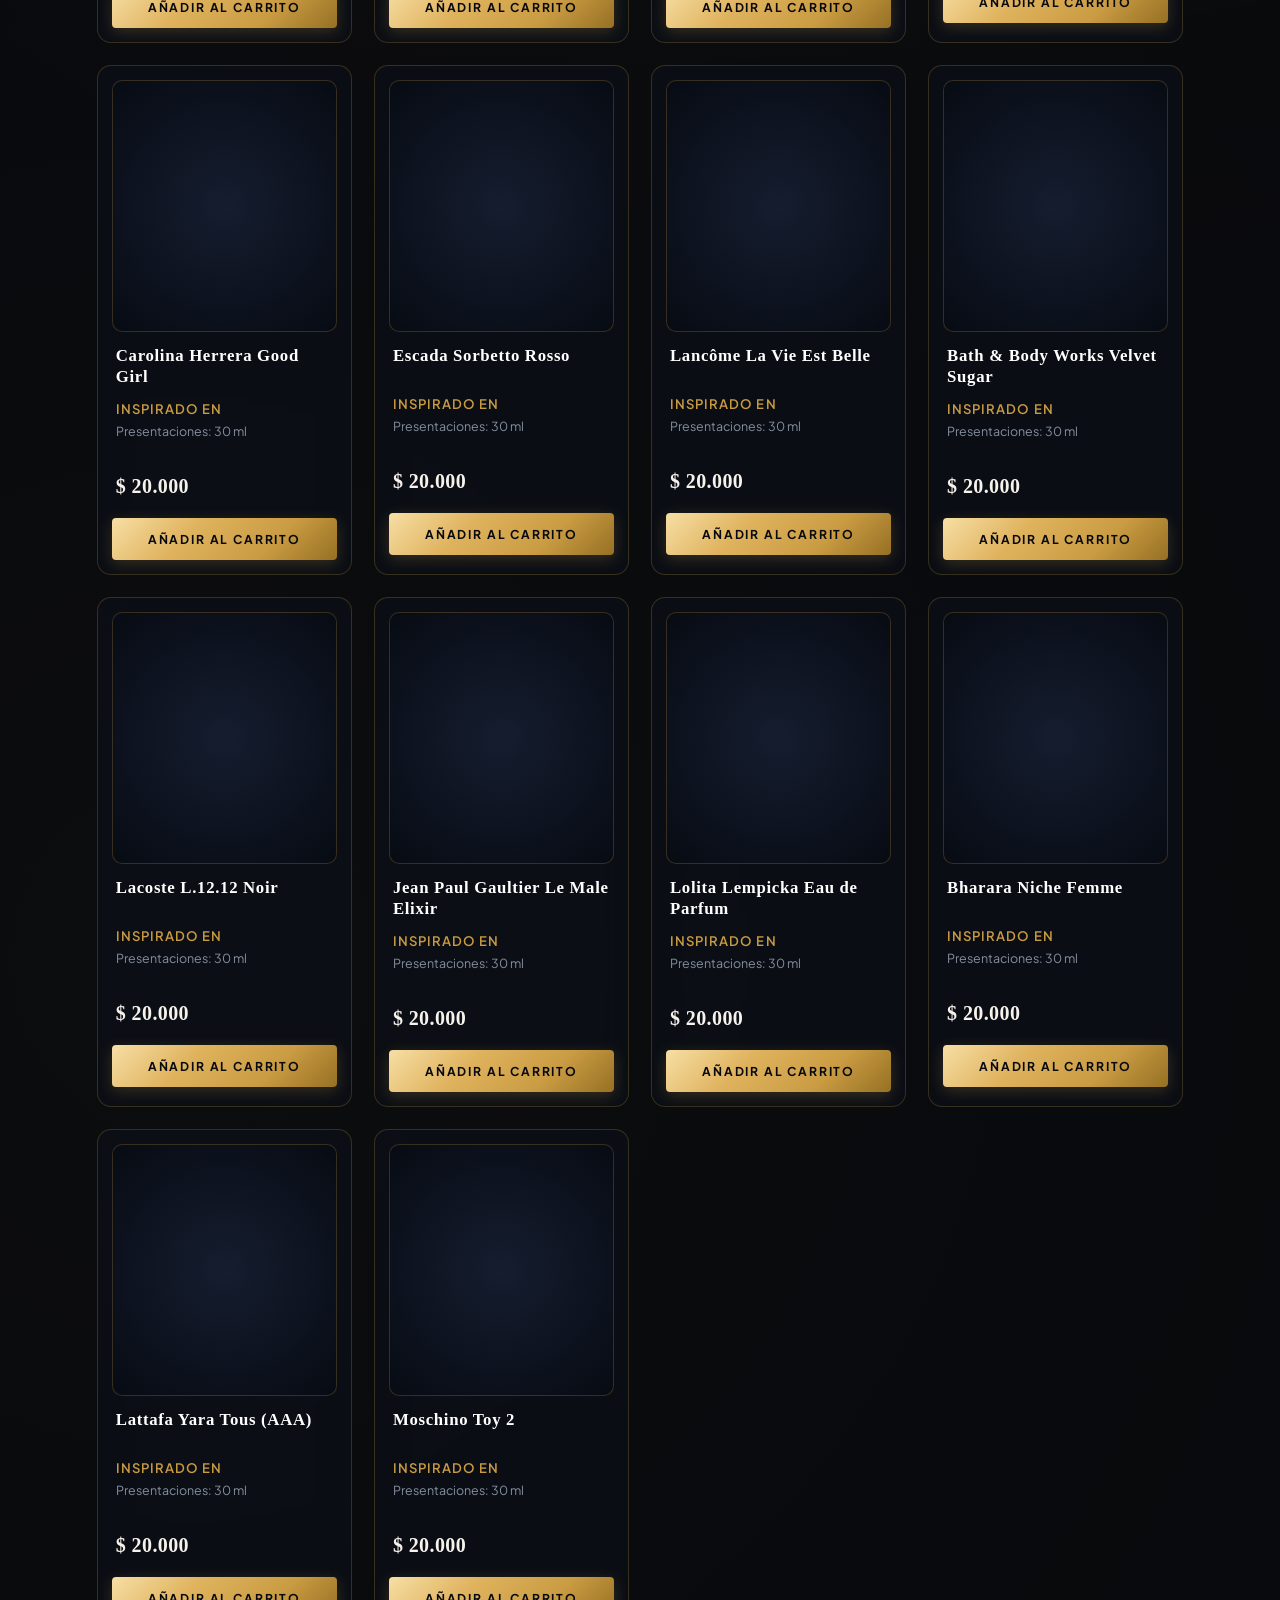
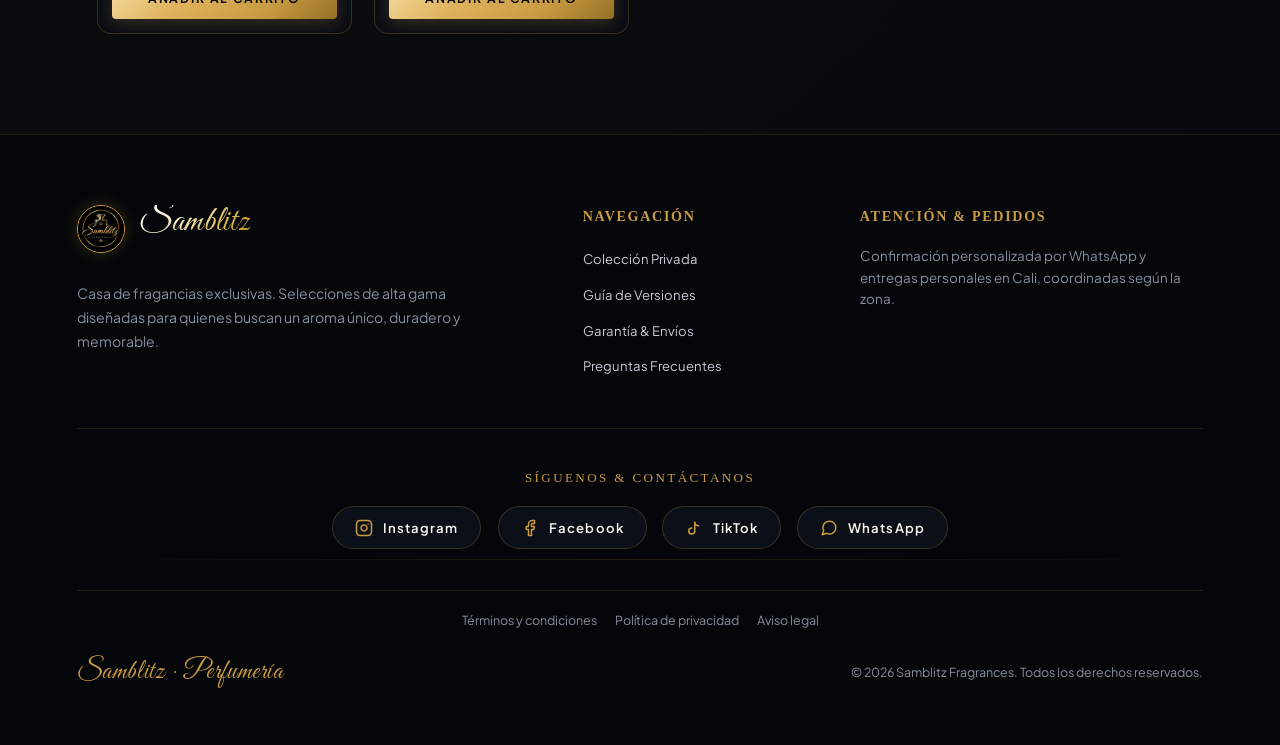
==== commit 12ca98c2: "Optimizar SEO accesibilidad y experiencia de compra" ====
--- a/index.html
+++ b/index.html
@@ -3,29 +3,32 @@
 <head>
   <meta charset="UTF-8"/>
   <meta name="viewport" content="width=device-width, initial-scale=1.0"/>
-  <title>Samblitz | Perfumes y lociones en Cali — Réplicas, decants y originales</title>
-  <meta name="description" content="Compra perfumes y lociones en Cali con Samblitz: réplicas de 30, 50 y 100 ml, decants y fragancias originales. Explora nuestra colección privada y recibe atención personalizada por WhatsApp."/>
-  <meta name="keywords" content="perfumes en Cali, lociones en Cali, réplicas de perfumes, decants de perfumes, perfumes originales, fragancias masculinas, fragancias femeninas, perfumes unisex, Samblitz"/>
+  <title>Samblitz | Perfumes y lociones en Cali — Inspiraciones, decants y originales</title>
+  <meta name="description" content="Compra perfumes y lociones en Cali con Samblitz: inspiraciones olfativas, decants y fragancias originales. Explora nuestra colección privada y recibe atención personalizada por WhatsApp."/>
+  <meta name="keywords" content="perfumes en Cali, lociones en Cali, inspiraciones olfativas, decants de perfumes, perfumes originales, fragancias masculinas, fragancias femeninas, perfumes unisex, Samblitz"/>
   <meta name="author" content="Samblitz Perfumería"/>
   <meta name="robots" content="index, follow, max-image-preview:large"/>
   <link rel="canonical" href="https://muelinmuelin.github.io/samblitz/"/>
   <link rel="icon" type="image/png" href="./assets/samblitz-favicon.png"/>
   <link rel="apple-touch-icon" href="./assets/samblitz-favicon.png"/>
+  <meta name="theme-color" content="#080a0f"/>
   <meta property="og:type" content="website"/>
   <meta property="og:title" content="Samblitz | Perfumes y lociones en Cali"/>
-  <meta property="og:description" content="Réplicas, decants y perfumes originales. Encuentra tu fragancia ideal y compra en Cali."/>
+  <meta property="og:description" content="Inspiraciones olfativas, decants y perfumes originales. Encuentra tu fragancia ideal y compra en Cali."/>
   <meta property="og:url" content="https://muelinmuelin.github.io/samblitz/"/>
-  <meta property="og:image" content="https://muelinmuelin.github.io/samblitz/assets/logo.png"/>
+  <meta property="og:image" content="https://muelinmuelin.github.io/samblitz/assets/products/paco_rabanne_1_million.webp"/>
   <meta name="twitter:card" content="summary_large_image"/>
   <script type="application/ld+json">
   {
     "@context":"https://schema.org",
-    "@type":"PerfumeStore",
+    "@type":"Store",
     "name":"Samblitz Perfumería",
     "url":"https://muelinmuelin.github.io/samblitz/",
     "logo":"https://muelinmuelin.github.io/samblitz/assets/logo.png",
-    "description":"Perfumes, lociones, réplicas y decants en Cali.",
+    "description":"Perfumes, lociones, inspiraciones olfativas y decants en Cali.",
     "telephone":"+573163571026",
+    "priceRange":"$20.000–$200.000",
+    "address":{"@type":"PostalAddress","addressLocality":"Cali","addressRegion":"Valle del Cauca","addressCountry":"CO"},
     "areaServed":{"@type":"City","name":"Cali"},
     "sameAs":["https://wa.me/573163571026"]
   }
@@ -34,13 +37,14 @@
   <link rel="dns-prefetch" href="https://fonts.gstatic.com">
   <link rel="preconnect" href="https://fonts.googleapis.com">
   <link rel="preconnect" href="https://fonts.gstatic.com" crossorigin>
-  <link rel="stylesheet" href="https://fonts.googleapis.com/css2?family=Cinzel:wght@500;600;700;800&family=Cormorant+Garamond:ital,wght@0,400;0,600;1,400&family=Great+Vibes&family=Pinyon+Script&family=Plus+Jakarta+Sans:wght@300;400;500;600;700&display=swap"/>
+  <link rel="stylesheet" href="https://fonts.googleapis.com/css2?family=Cormorant+Garamond:ital,wght@0,400;0,600;1,400&family=Great+Vibes&family=Plus+Jakarta+Sans:wght@300;400;500;600;700&display=swap"/>
   <link rel="stylesheet" href="./styles.css"/>
   <style>
     @media (max-width: 768px){.mobile-menu-toggle{display:inline-flex!important;align-items:center;justify-content:center;position:relative;z-index:50;flex:0 0 42px}.nav-container{position:relative}.nav-links.is-open{display:flex!important}}
   </style>
 </head>
 <body>
+  <a class="skip-link" href="#productos">Saltar al contenido</a>
   <!-- Global Luxury Header -->
   <header class="nav">
     <div class="nav-container">
@@ -94,12 +98,23 @@
         </div>
         <div class="select-wrapper">
           <select id="typeFilter">
-            <option value="replica">Réplicas Disponibles (30 ml)</option>
+            <option value="replica">Inspiraciones disponibles (30 ml)</option>
             <option value="all">Ver Colección Completa</option>
           </select>
         </div>
+        <div class="select-wrapper">
+          <select id="genderFilter" aria-label="Filtrar por género">
+            <option value="all">Todos los géneros</option>
+            <option value="Hombre">Hombre</option>
+            <option value="Mujer">Mujer</option>
+            <option value="Unisex">Unisex</option>
+          </select>
+        </div>
       </div>
       <div id="products" class="grid"></div>
+      <noscript>
+        <div class="seo-catalog"><h3>Perfumes disponibles en Cali</h3><p>Lacoste L.12.12 Blanc · Santal 33 · Khamrah · 1 Million · Amber Oud · Blue Seduction · Invictus · 1 Million Lucky · 212 VIP · Born in Roma · Cloud · Flowerbomb · Mad About You · Paris Hilton · CH Beauties · Yara · Good Girl · Sorbetto Rosso · La Vie Est Belle · Velvet Sugar · L.12.12 Noir · Le Male Elixir · Lolita Lempicka · Bharara Niche Femme · Yara Tous · Moschino Toy 2.</p></div>
+      </noscript>
     </section>
 
     <!-- Detail View Section (rendered dynamically by app.js) -->
@@ -240,6 +255,10 @@
       </div>
     </section>
 
+    <section class="info-section view-section" id="terminos" hidden><div class="section-container"><div class="section-head text-center"><p class="eyebrow">INFORMACIÓN LEGAL</p><h2>Términos y condiciones.</h2><p class="section-sub">Al realizar un pedido confirmas que revisaste la fragancia, la presentación, el precio y las condiciones de entrega acordadas por WhatsApp.</p></div></div></section>
+    <section class="info-section view-section" id="privacidad" hidden><div class="section-container"><div class="section-head text-center"><p class="eyebrow">INFORMACIÓN LEGAL</p><h2>Política de privacidad.</h2><p class="section-sub">Usamos los datos que compartes únicamente para confirmar tu pedido, coordinar la entrega y atender tus consultas. No vendemos tus datos personales.</p></div></div></section>
+    <section class="info-section view-section" id="aviso-legal" hidden><div class="section-container"><div class="section-head text-center"><p class="eyebrow">INFORMACIÓN LEGAL</p><h2>Aviso legal.</h2><p class="section-sub">Samblitz ofrece inspiraciones olfativas, decants y perfumes originales claramente identificados. Las marcas mencionadas pertenecen a sus respectivos titulares y se usan solo para describir referencias aromáticas.</p></div></div></section>
+
   </main>
 
   <!-- Slide-Over Shopping Cart Drawer -->
@@ -249,6 +268,7 @@
       <button id="closeCart" aria-label="Cerrar carrito">×</button>
     </div>
     <div id="cartItems"></div>
+    <p id="cartMessage" class="cart-message" role="status" aria-live="polite"></p>
     <div class="cart-total">
       <span>Total</span>
       <strong id="cartTotal">$0</strong>
@@ -273,7 +293,7 @@
       <div class="footer-top">
         <div class="footer-brand-col">
           <div class="footer-logo-row">
-            <img src="./assets/logo.png" alt="Samblitz Perfumería" class="footer-logo-img"/>
+            <img src="./assets/logo.webp" alt="Samblitz Perfumería" class="footer-logo-img" width="56" height="56" loading="lazy"/>
             <span class="brand">Samblitz</span>
           </div>
           <p class="footer-desc">Casa de fragancias exclusivas. Selecciones de alta gama diseñadas para quienes buscan un aroma único, duradero y memorable.</p>
@@ -289,7 +309,7 @@
         </div>
         <div class="footer-contact-col">
           <h5>Atención & Pedidos</h5>
-          <p>Confirmación personalizada por WhatsApp. Envíos protegidos a todo el país.</p>
+          <p>Confirmación personalizada por WhatsApp y entregas personales en Cali, coordinadas según la zona.</p>
         </div>
       </div>
 
@@ -332,9 +352,14 @@
       </div>
 
       <div class="footer-line"></div>
+      <nav class="footer-legal" aria-label="Información legal">
+        <a href="#terminos" data-view="terminos">Términos y condiciones</a>
+        <a href="#privacidad" data-view="privacidad">Política de privacidad</a>
+        <a href="#aviso-legal" data-view="aviso-legal">Aviso legal</a>
+      </nav>
       <div class="footer-row">
         <span class="brand-mini">Samblitz · Perfumería</span>
-        <span>© 2026 Samblitz Fragrances. Todos los derechos reservados.</span>
+        <span>© <span id="currentYear"></span> Samblitz Fragrances. Todos los derechos reservados.</span>
       </div>
     </div>
   </footer>
--- a/styles.css
+++ b/styles.css
@@ -1892,3 +1892,11 @@
     padding: 10px 18px;
   }
 }
+.skip-link { position: fixed; left: 12px; top: -60px; z-index: 1000; padding: 10px 14px; background: var(--gold); color: #090b10; border-radius: 6px; font-weight: 700; }
+.skip-link:focus { top: 12px; }
+.filter-bar { flex-wrap: wrap; }
+.filter-bar .select-wrapper { min-width: 210px; }
+.cart-message { min-height: 1.3em; margin: 10px 0; color: #e2b94f; font-size: .85rem; }
+.footer-legal { display: flex; justify-content: center; flex-wrap: wrap; gap: 18px; padding: 20px 0; border-top: 1px solid var(--line); }
+.footer-legal a { color: var(--text-muted); font-size: .78rem; text-decoration: none; }
+.footer-legal a:hover { color: var(--gold); }
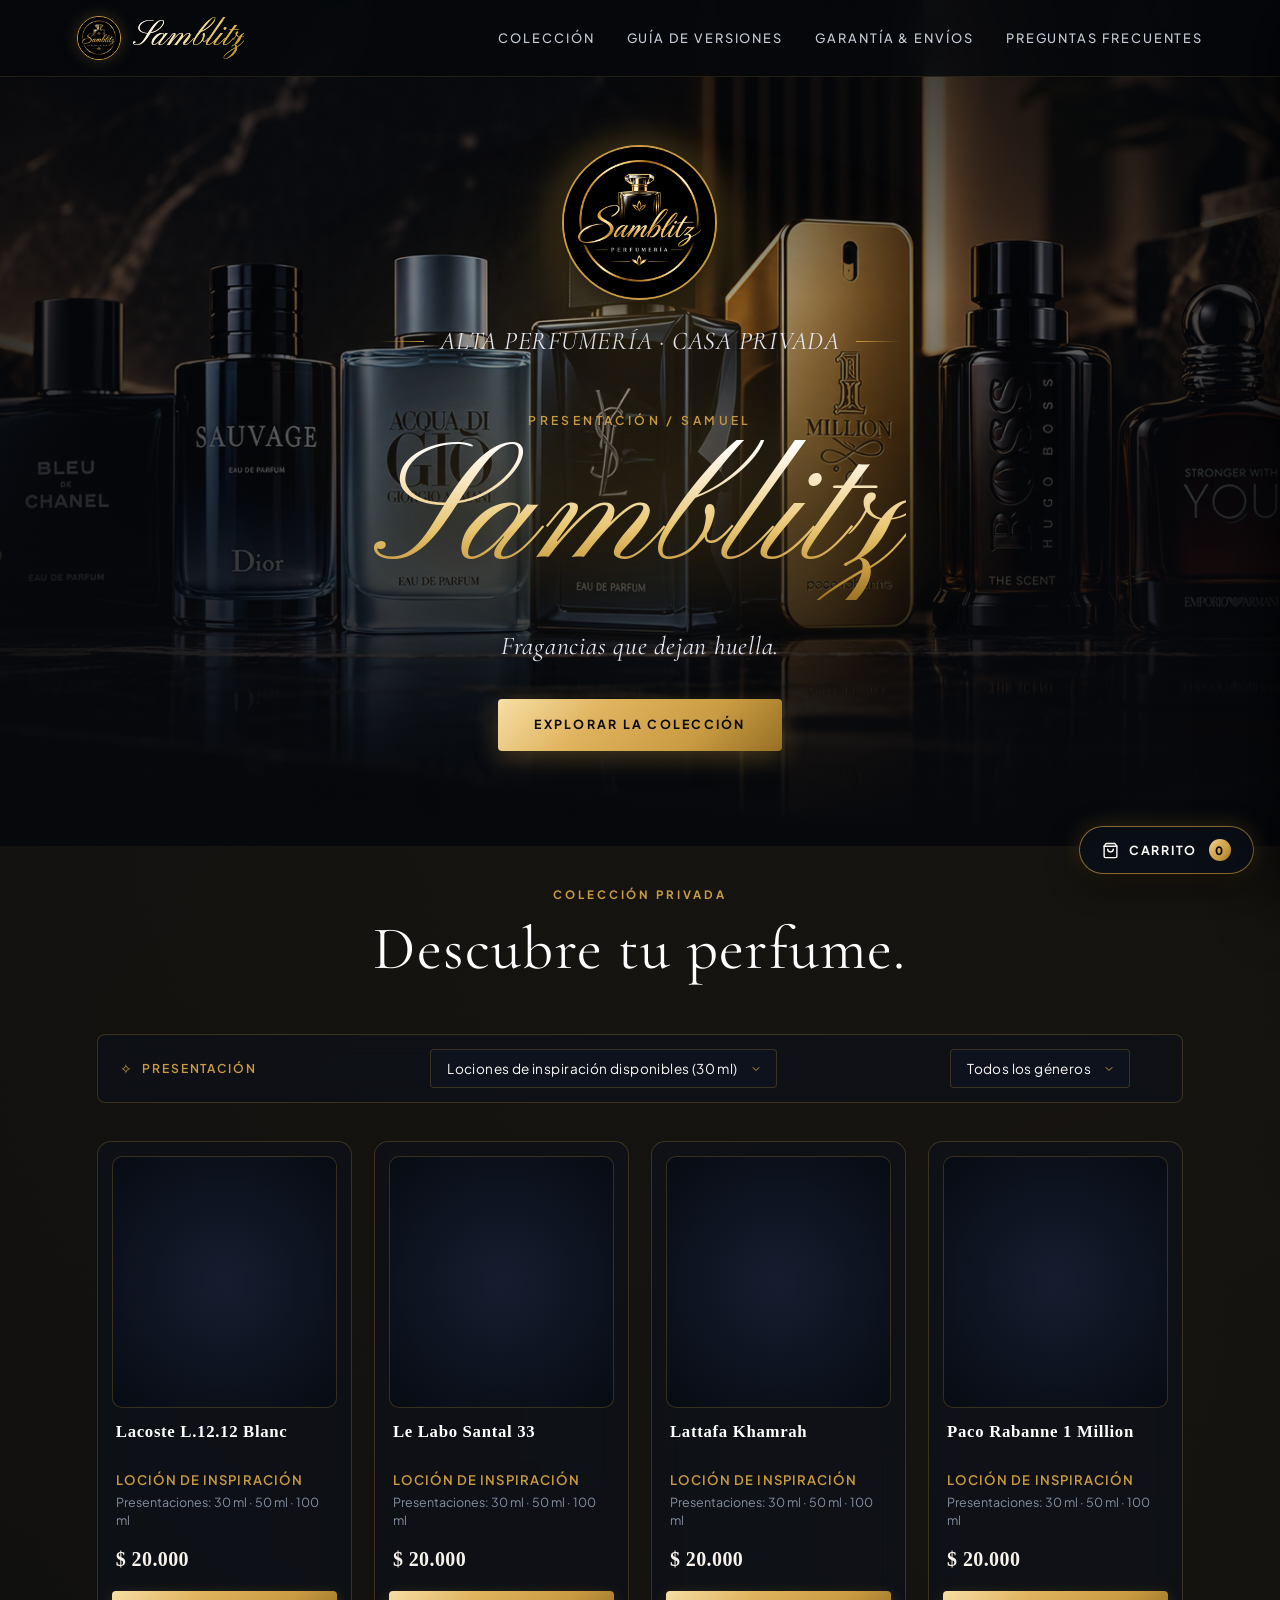
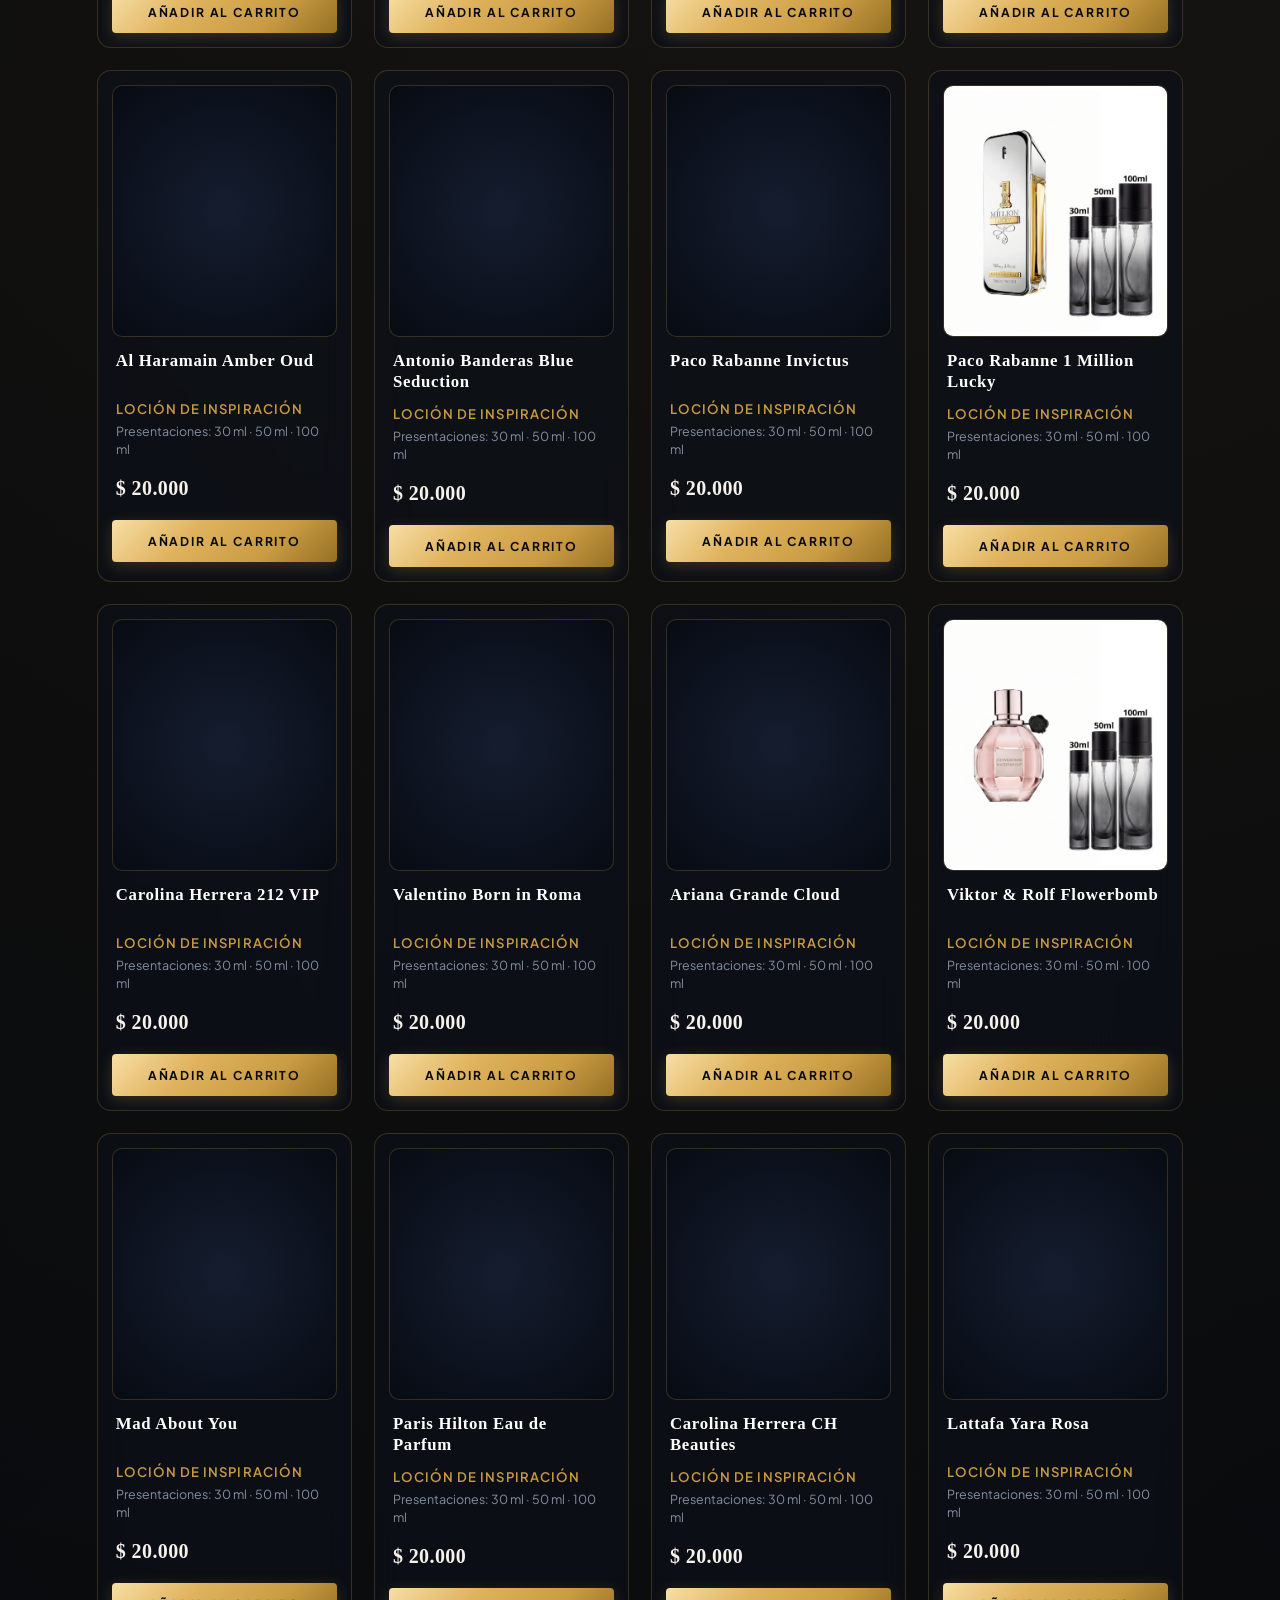
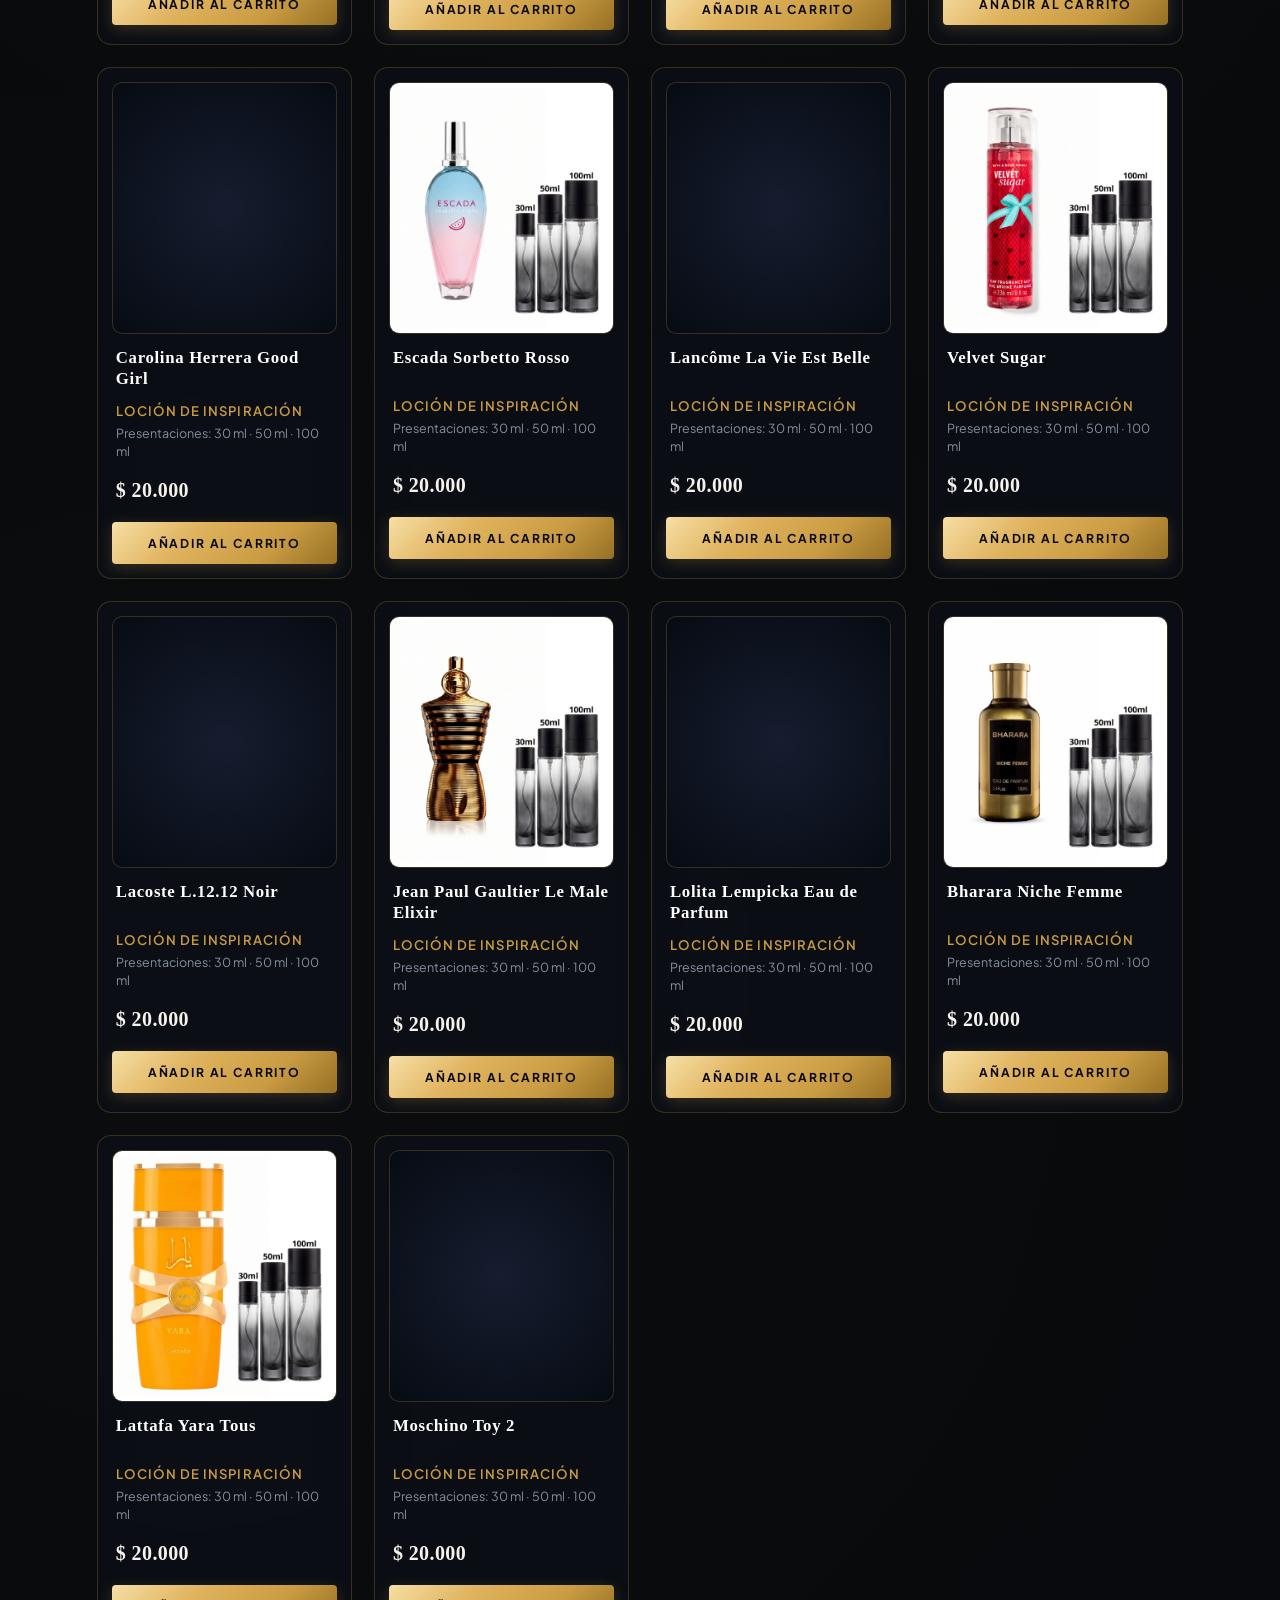
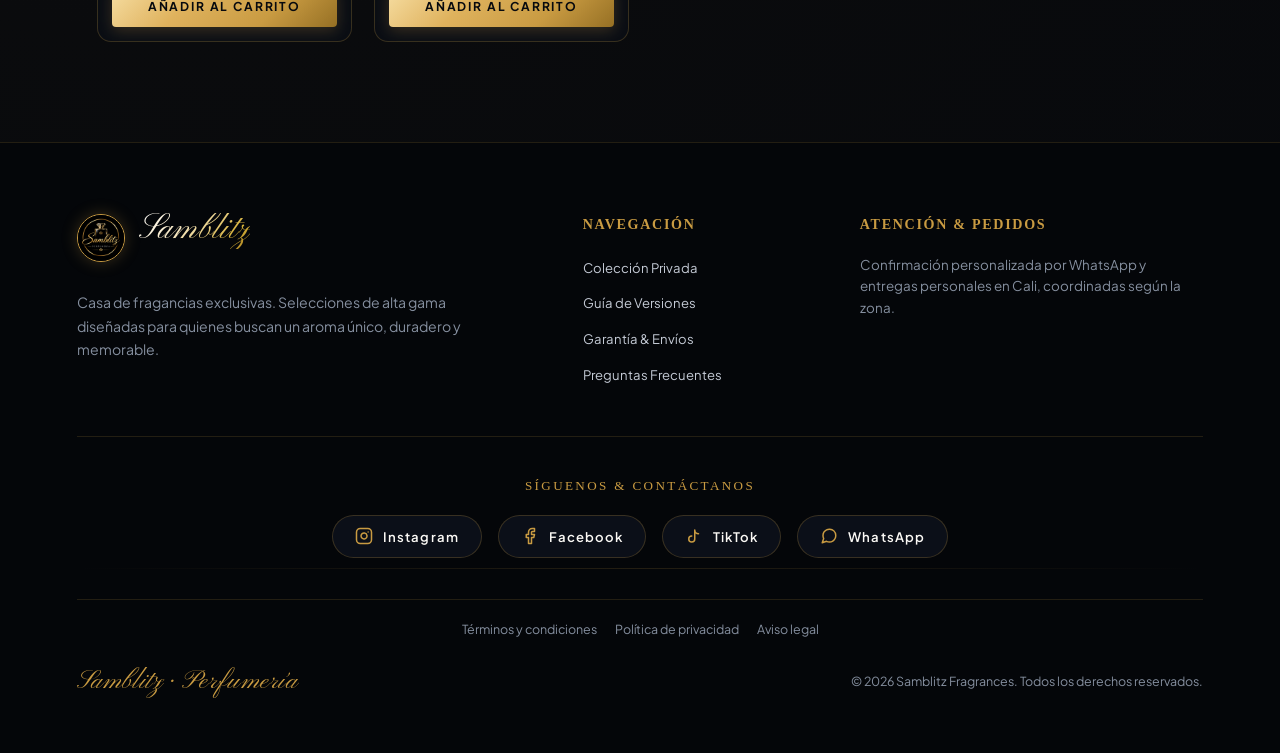
==== commit 2535c106: "Actualizar galeria disponibilidad y pedido WhatsApp" ====
--- a/index.html
+++ b/index.html
@@ -37,7 +37,7 @@
   <link rel="dns-prefetch" href="https://fonts.gstatic.com">
   <link rel="preconnect" href="https://fonts.googleapis.com">
   <link rel="preconnect" href="https://fonts.gstatic.com" crossorigin>
-  <link rel="stylesheet" href="https://fonts.googleapis.com/css2?family=Cormorant+Garamond:ital,wght@0,400;0,600;1,400&family=Great+Vibes&family=Plus+Jakarta+Sans:wght@300;400;500;600;700&display=swap"/>
+  <link rel="stylesheet" href="https://fonts.googleapis.com/css2?family=Cormorant+Garamond:ital,wght@0,400;0,600;1,400&family=Pinyon+Script&family=Plus+Jakarta+Sans:wght@300;400;500;600;700&display=swap"/>
   <link rel="stylesheet" href="./styles.css"/>
   <style>
     @media (max-width: 768px){.mobile-menu-toggle{display:inline-flex!important;align-items:center;justify-content:center;position:relative;z-index:50;flex:0 0 42px}.nav-container{position:relative}.nav-links.is-open{display:flex!important}}
@@ -98,7 +98,8 @@
         </div>
         <div class="select-wrapper">
           <select id="typeFilter">
-            <option value="replica">Inspiraciones disponibles (30 ml)</option>
+            <option value="replica">Lociones de inspiración disponibles (30 ml)</option>
+            <option value="calidad">Calidad 1.1 disponible (100 ml)</option>
             <option value="all">Ver Colección Completa</option>
           </select>
         </div>
@@ -328,14 +329,14 @@
             <span>Instagram</span>
           </a>
 
-          <a href="#" class="social-pill facebook" target="_blank" rel="noopener noreferrer" aria-label="Facebook Samblitz">
+          <a href="https://www.facebook.com/share/p/1DuYLCPNxd/" class="social-pill facebook" target="_blank" rel="noopener noreferrer" aria-label="Facebook Samblitz">
             <svg width="18" height="18" viewBox="0 0 24 24" fill="none" stroke="currentColor" stroke-width="2" stroke-linecap="round" stroke-linejoin="round">
               <path d="M18 2h-3a5 5 0 0 0-5 5v3H7v4h3v8h4v-8h3l1-4h-4V7a1 1 0 0 1 1-1h3z"></path>
             </svg>
             <span>Facebook</span>
           </a>
 
-          <a href="#" class="social-pill tiktok" target="_blank" rel="noopener noreferrer" aria-label="TikTok Samblitz">
+          <a href="https://www.tiktok.com/@samuellociones" class="social-pill tiktok" target="_blank" rel="noopener noreferrer" aria-label="TikTok Samblitz">
             <svg width="18" height="18" viewBox="0 0 24 24" fill="none" stroke="currentColor" stroke-width="2" stroke-linecap="round" stroke-linejoin="round">
               <path d="M9 12a4 4 0 1 0 4 4V4a5 5 0 0 0 5 5"></path>
             </svg>
@@ -368,6 +369,6 @@
     document.querySelector('#mobileMenuToggle').addEventListener('click',function(){const nav=document.querySelector('.nav-links');const open=nav.classList.toggle('is-open');this.setAttribute('aria-expanded',open?'true':'false');this.textContent=open?'×':'☰'});
     document.querySelectorAll('.nav-links a').forEach(a=>a.addEventListener('click',()=>{document.querySelector('.nav-links').classList.remove('is-open');document.querySelector('#mobileMenuToggle').textContent='☰';document.querySelector('#mobileMenuToggle').setAttribute('aria-expanded','false')}));
   </script>
-  <script src="./app.js?v=20260926-3163571026"></script>
+  <script src="./app.js?v=20260927-images"></script>
 </body>
 </html>
--- a/styles.css
+++ b/styles.css
@@ -802,6 +802,14 @@
   align-items: start;
 }
 
+.detail-media { display: grid; grid-template-columns: 82px minmax(0, 1fr); gap: 16px; align-items: start; }
+.detail-media.single { display: block; }
+.detail-gallery { display: flex; flex-direction: column; gap: 14px; }
+.gallery-thumb { position: relative; width: 82px; height: 92px; padding: 4px; border: 1px solid rgba(201,155,66,.28); border-radius: 6px; background: #0b1019; cursor: pointer; overflow: hidden; }
+.gallery-thumb.selected, .gallery-thumb:hover { border-color: #2bc455; box-shadow: 0 0 0 2px rgba(43,196,85,.28); }
+.gallery-thumb img { width: 100%; height: 100%; object-fit: cover; display: block; }
+.gallery-thumb span { position: absolute; left: 4px; right: 4px; bottom: 4px; padding: 2px; color: #fff; background: rgba(5,8,12,.78); font-size: .62rem; }
+
 .detail-image {
   aspect-ratio: 1 / 1.15;
   border-radius: 12px;
@@ -1800,6 +1808,8 @@
     width: 100%;
     margin: 0 auto;
   }
+  .detail-media { grid-template-columns: 1fr; }
+  .detail-gallery { flex-direction: row; overflow-x: auto; }
   .trust-container {
     grid-template-columns: 1fr;
     gap: 20px;
